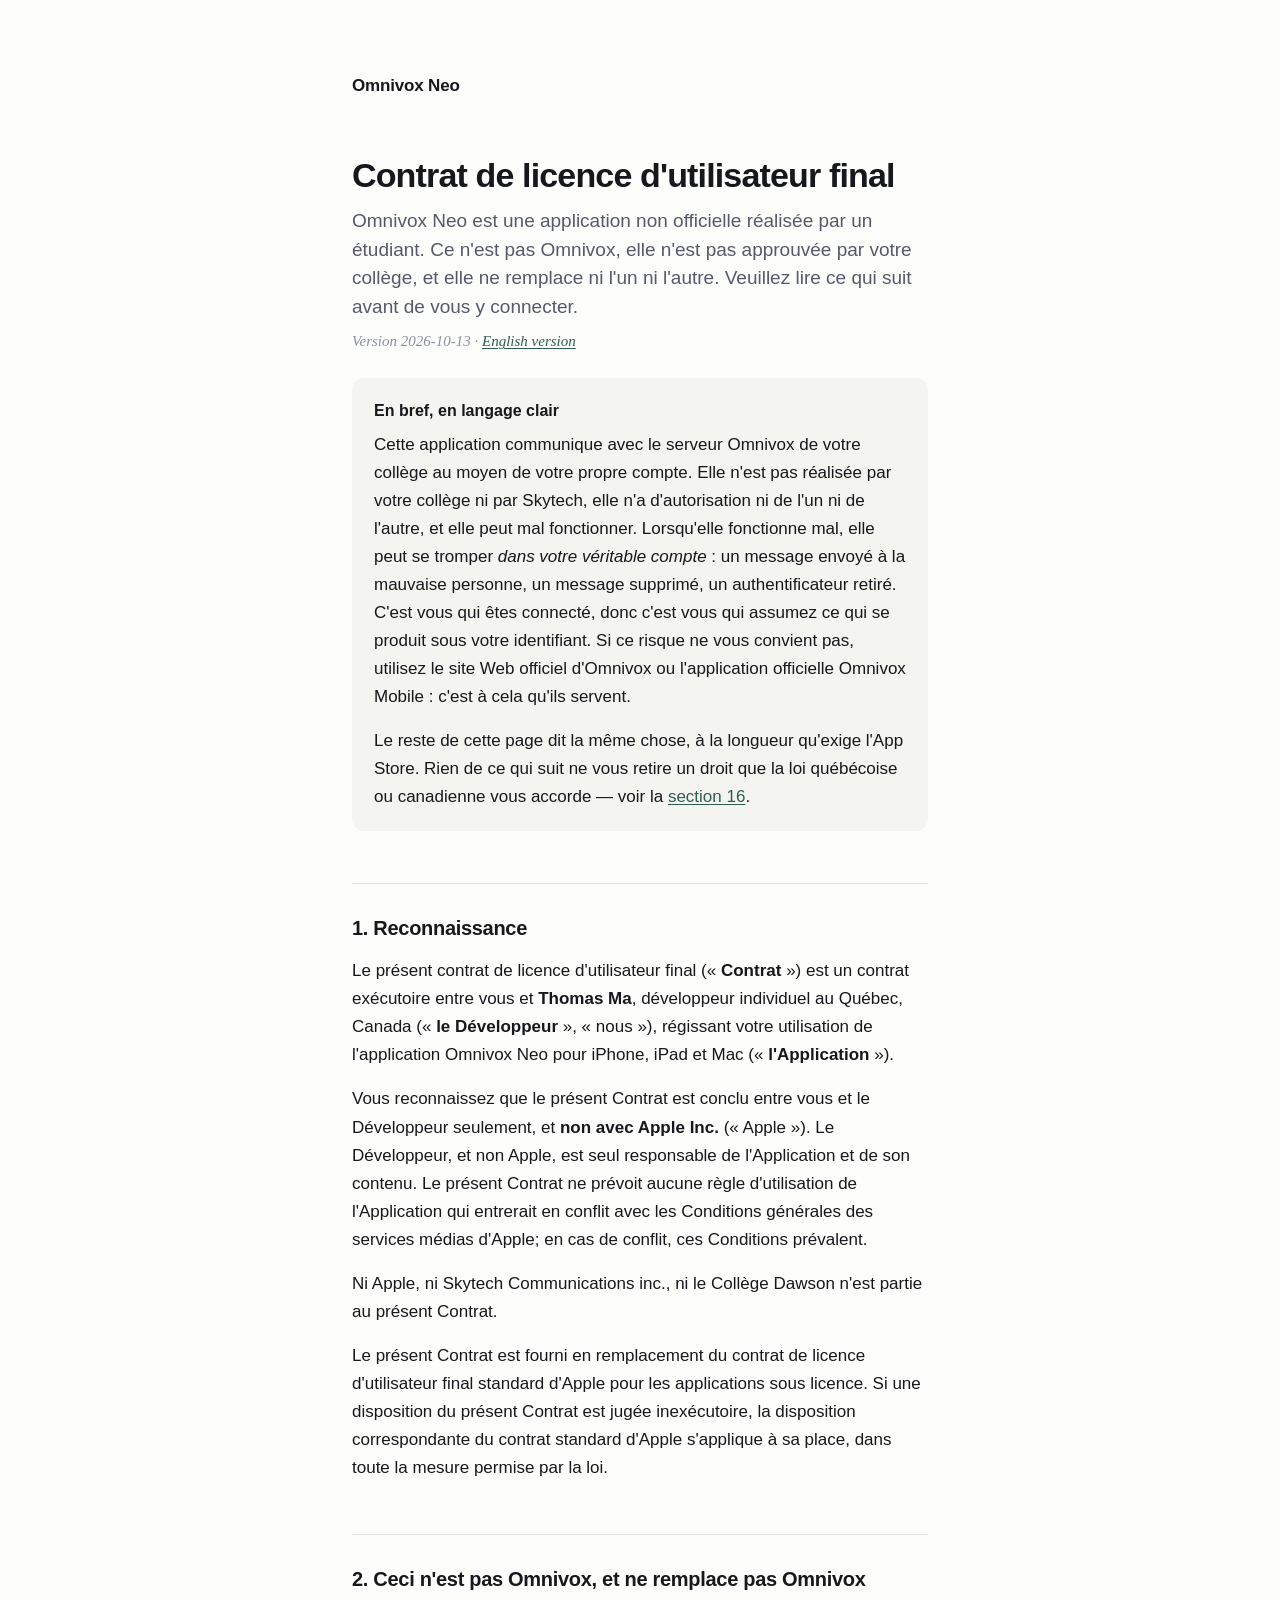
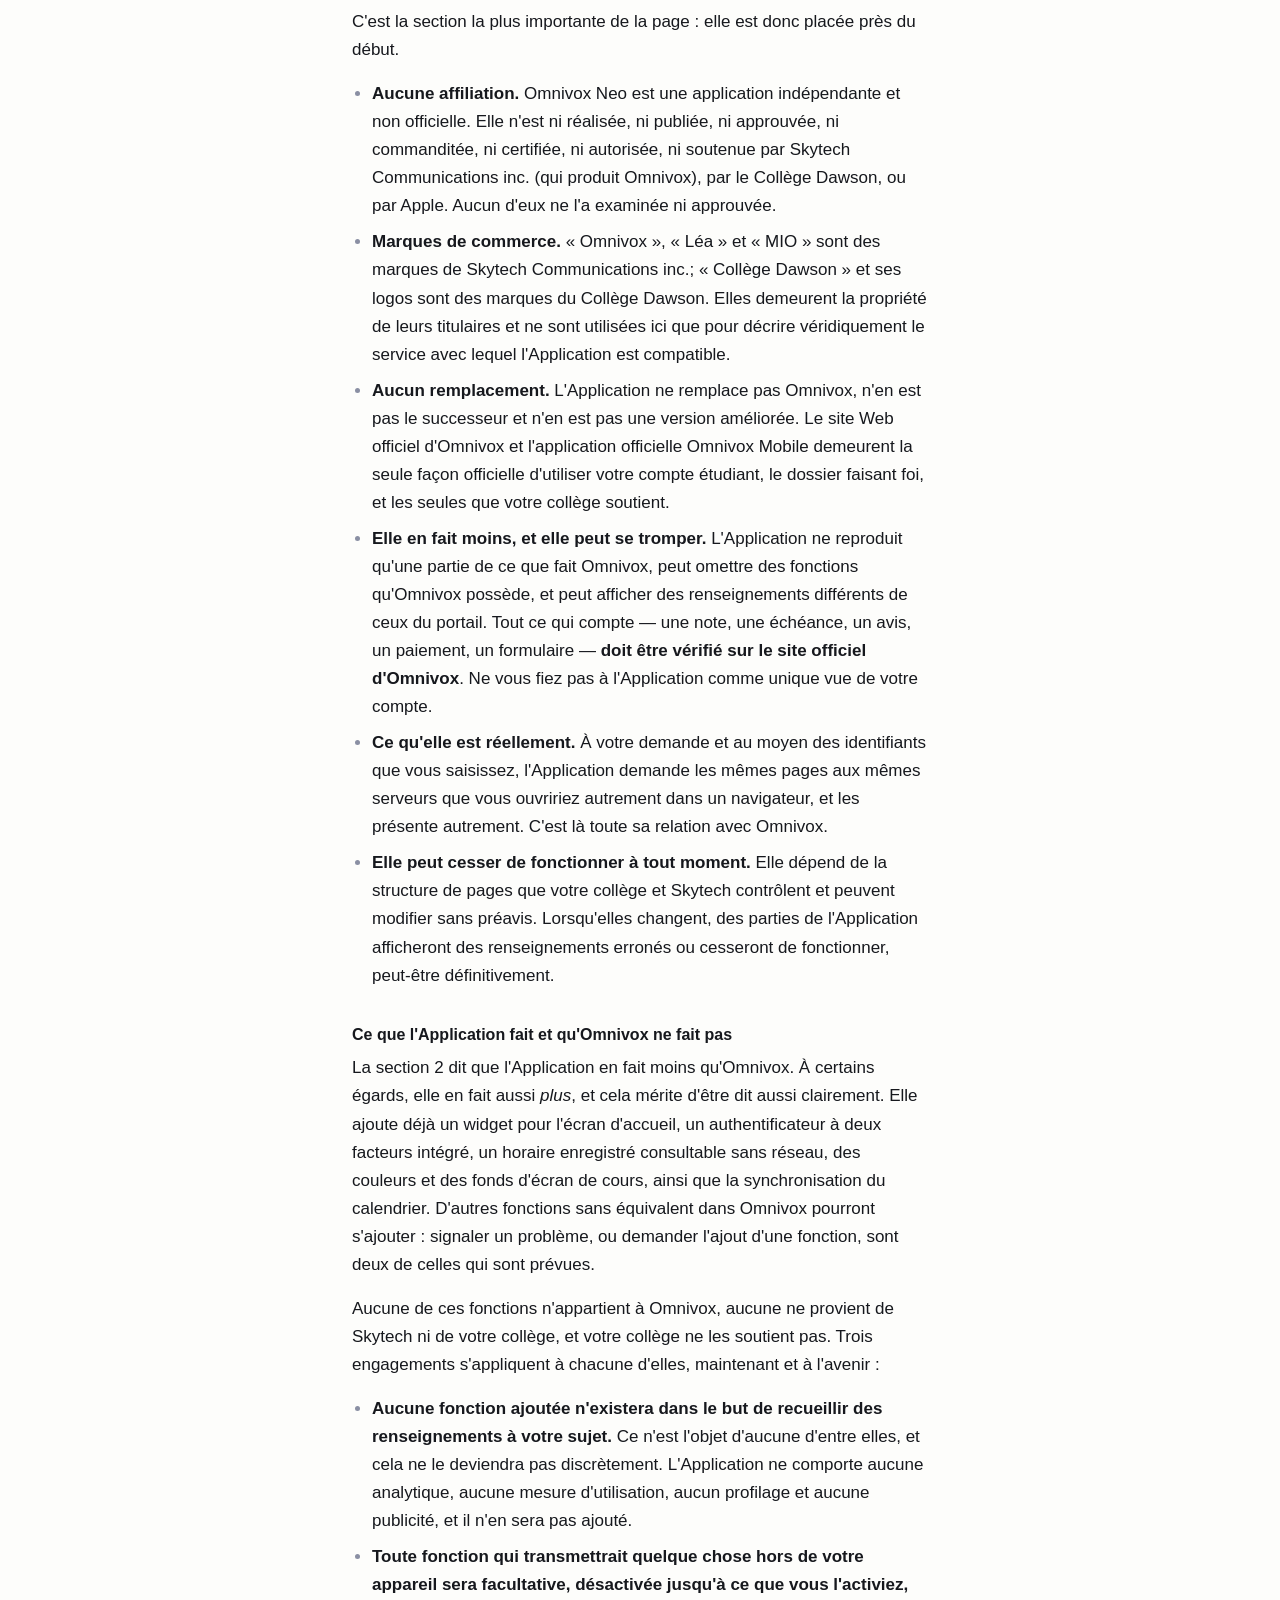
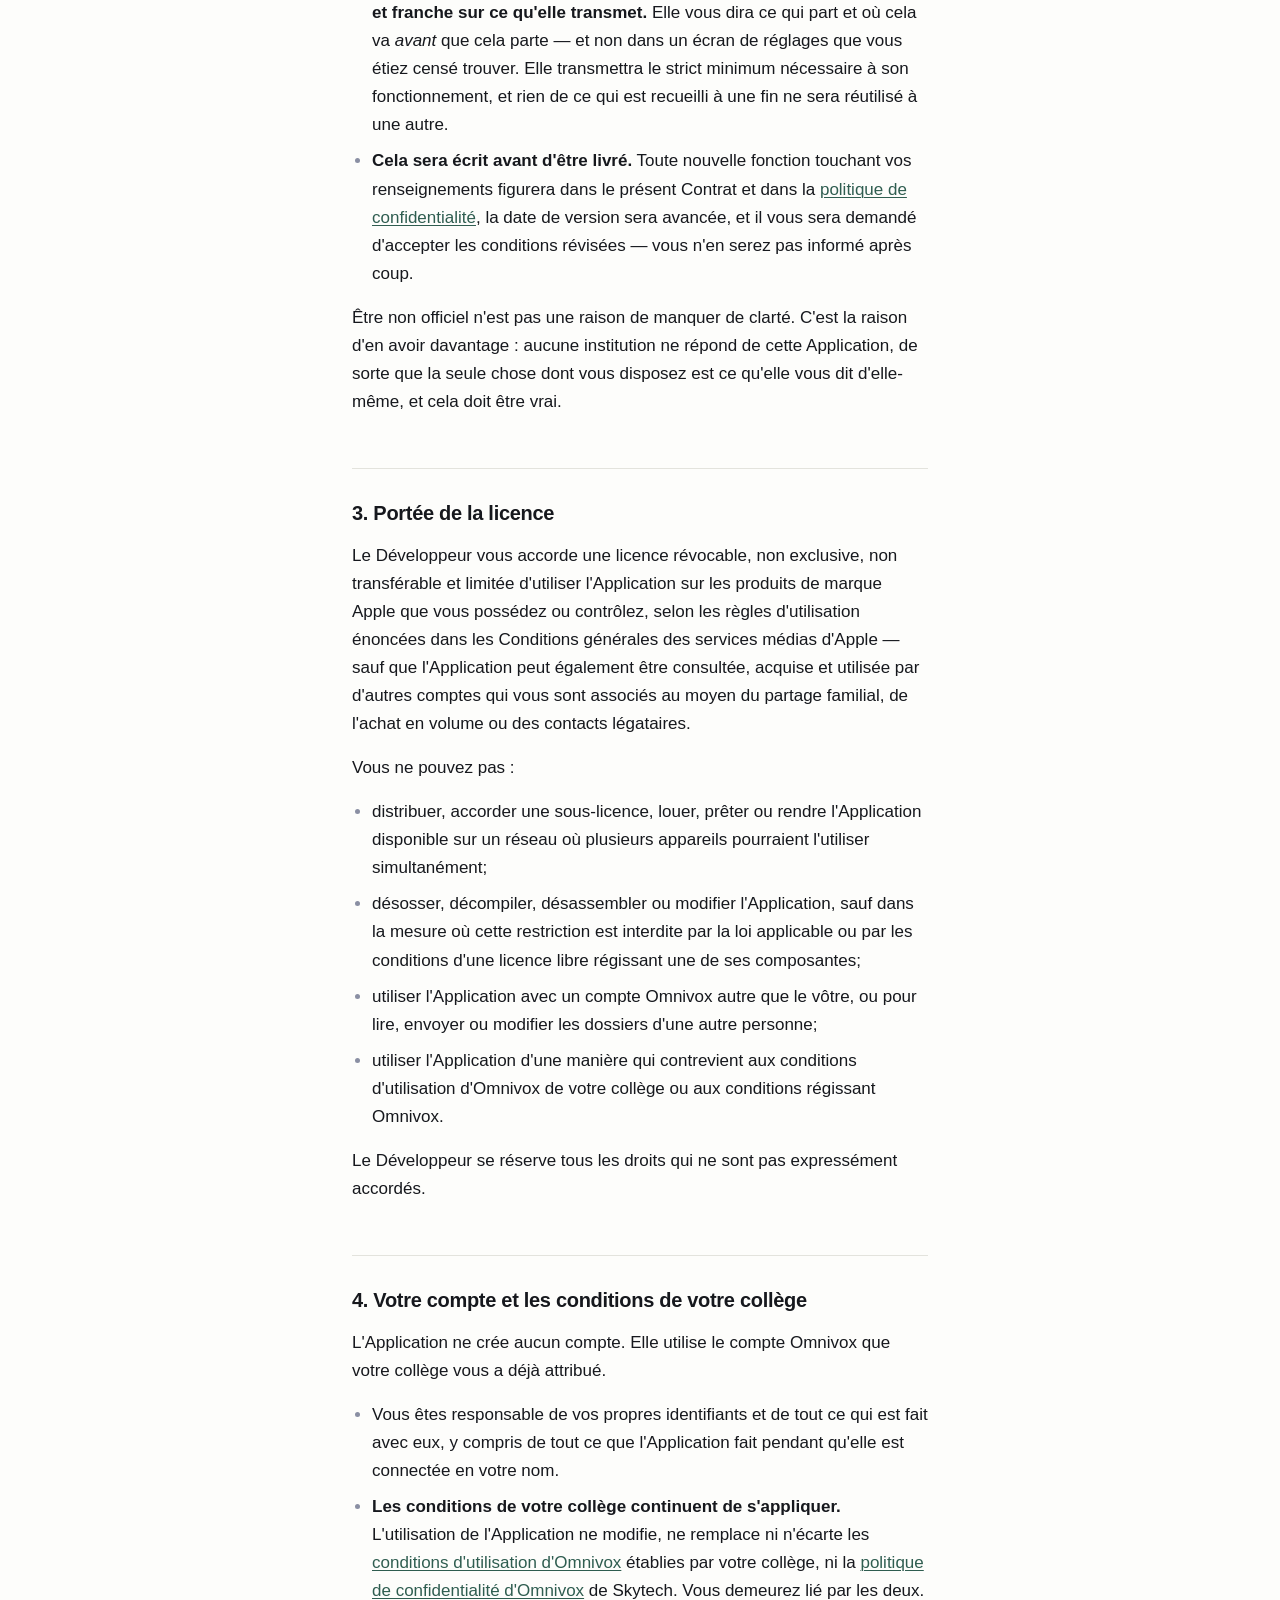
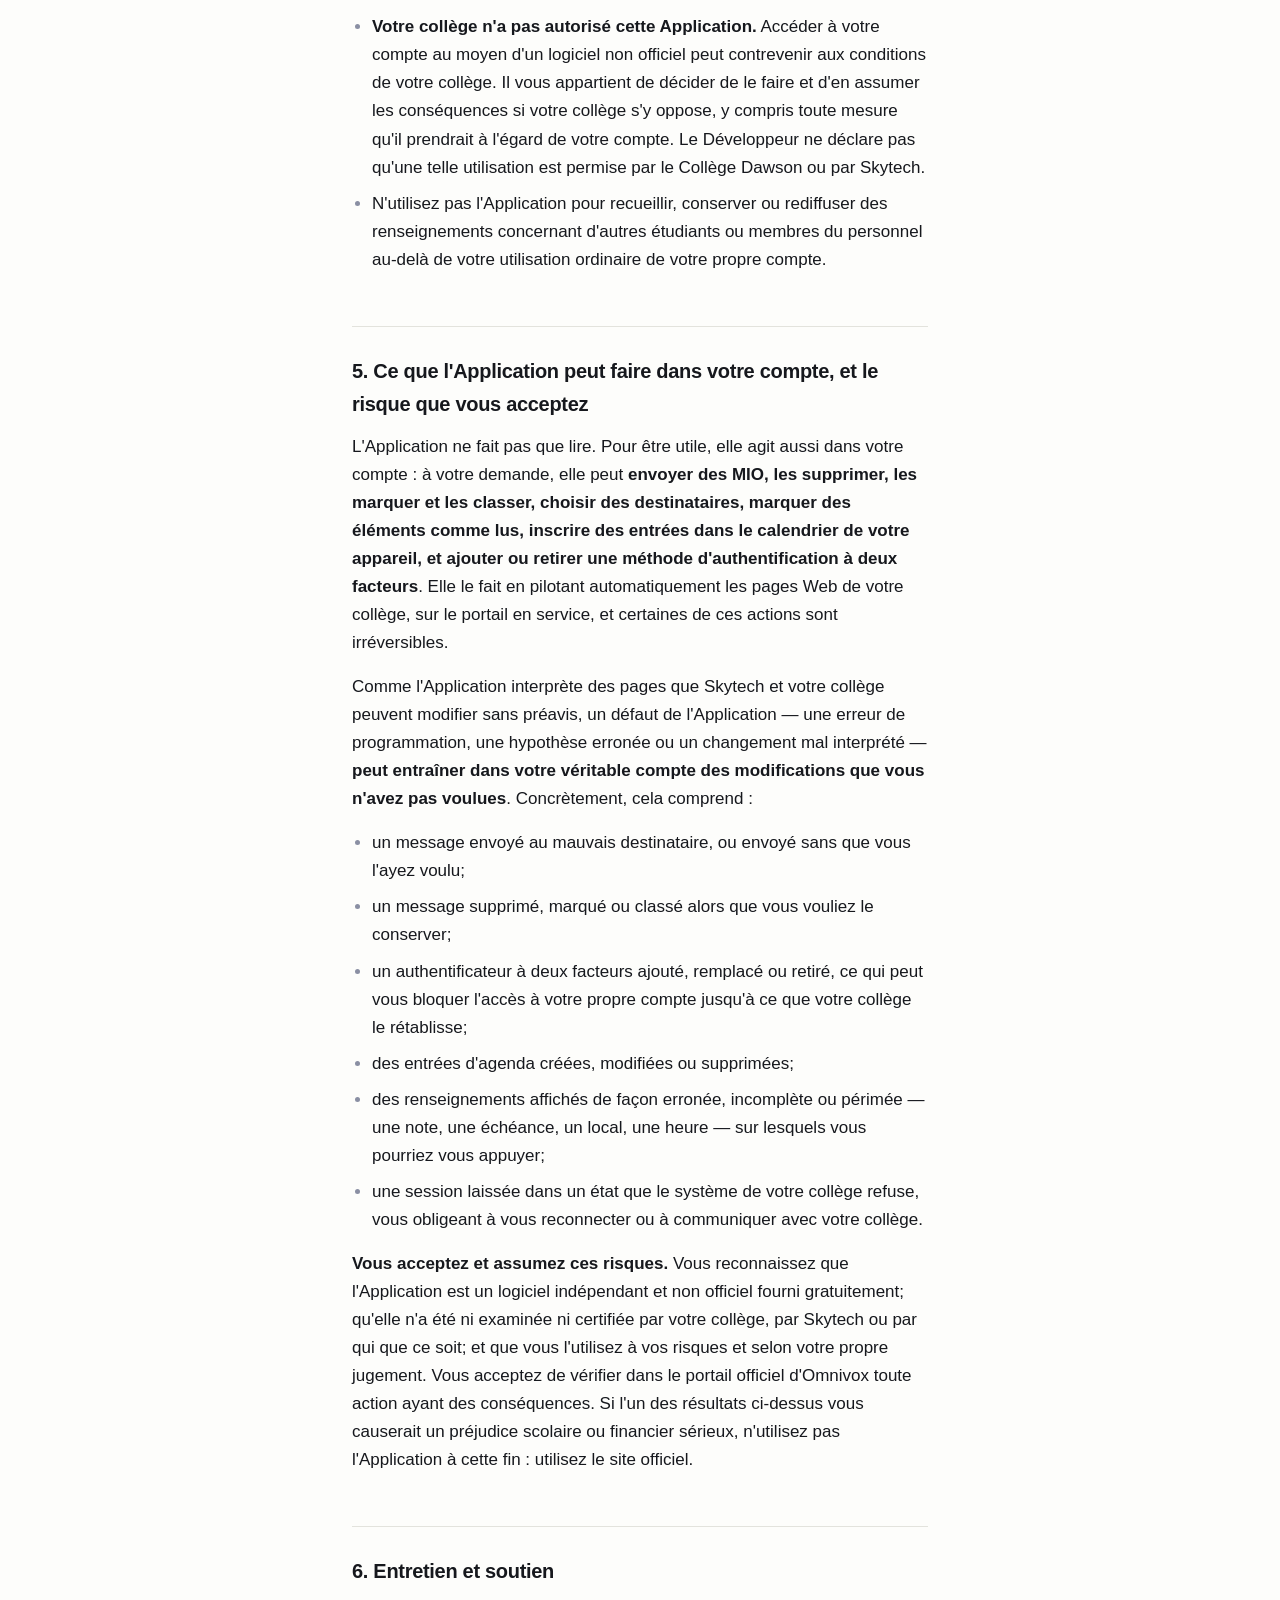
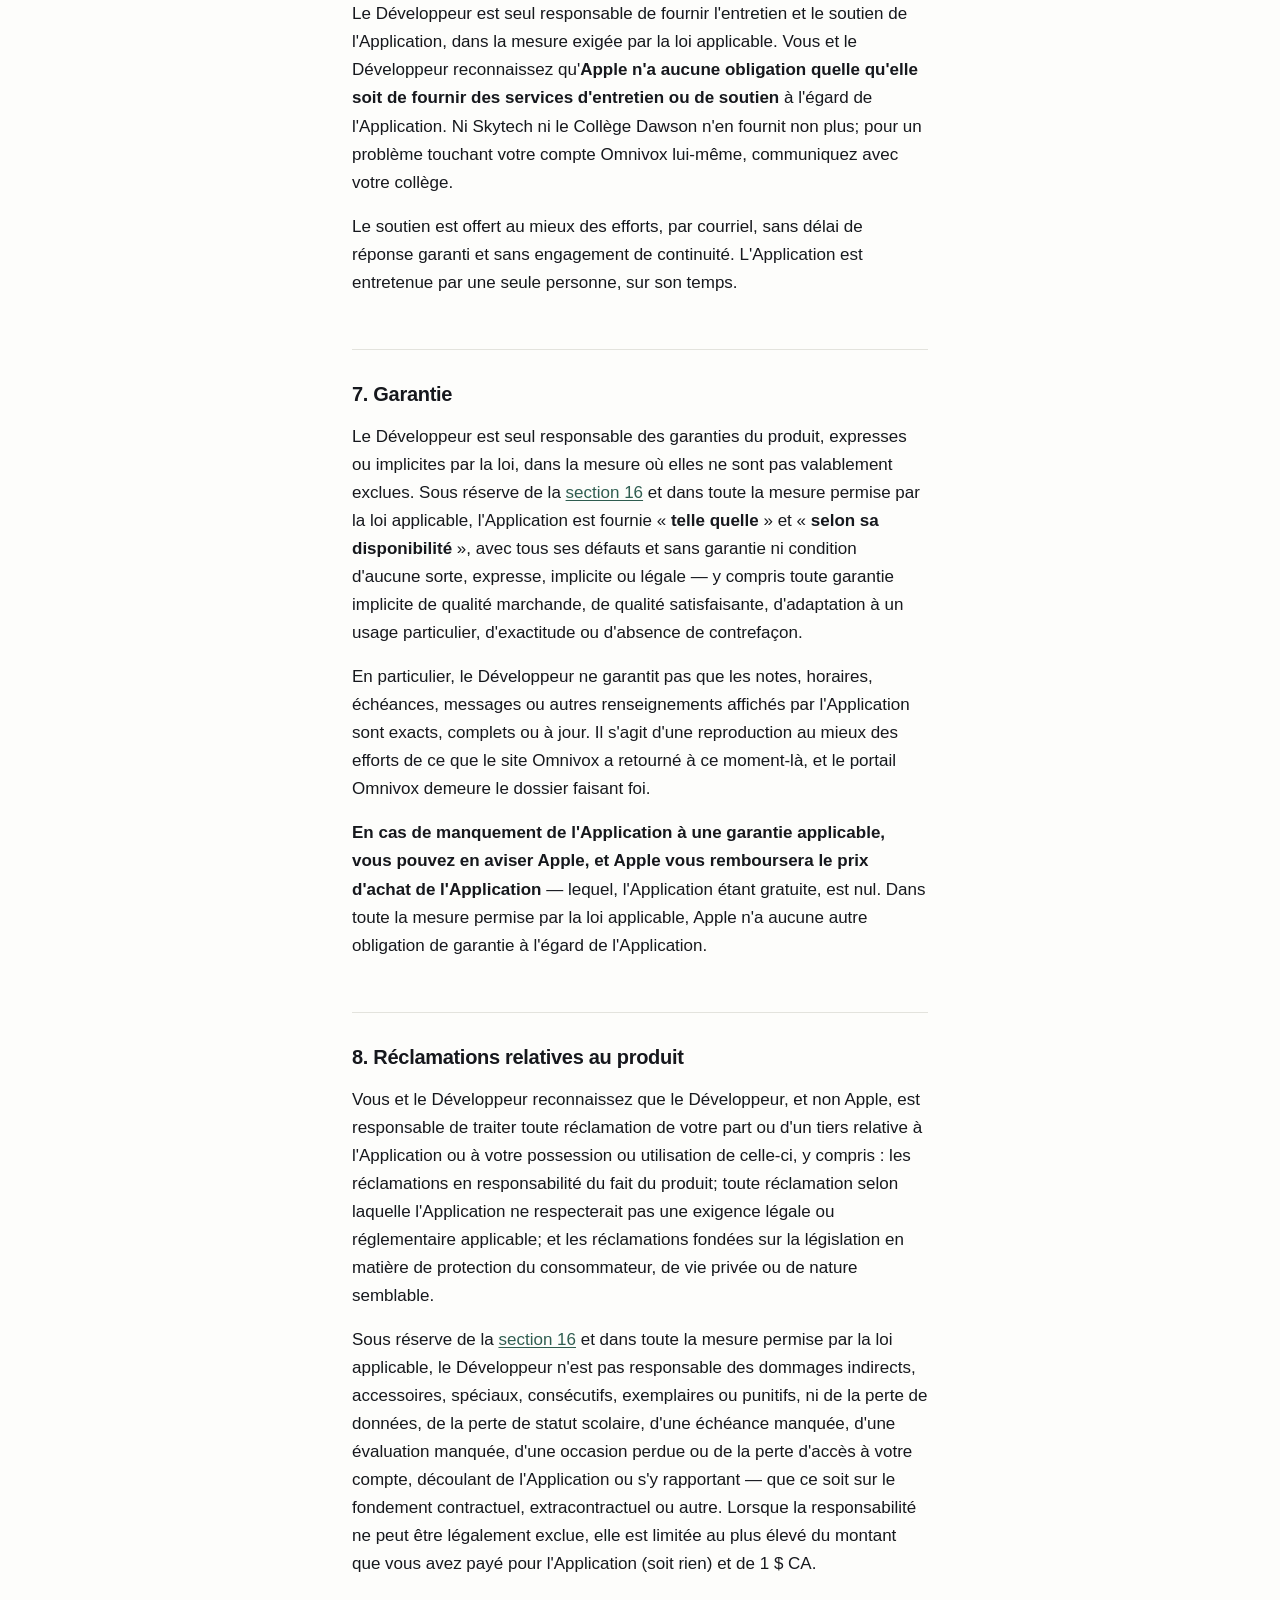
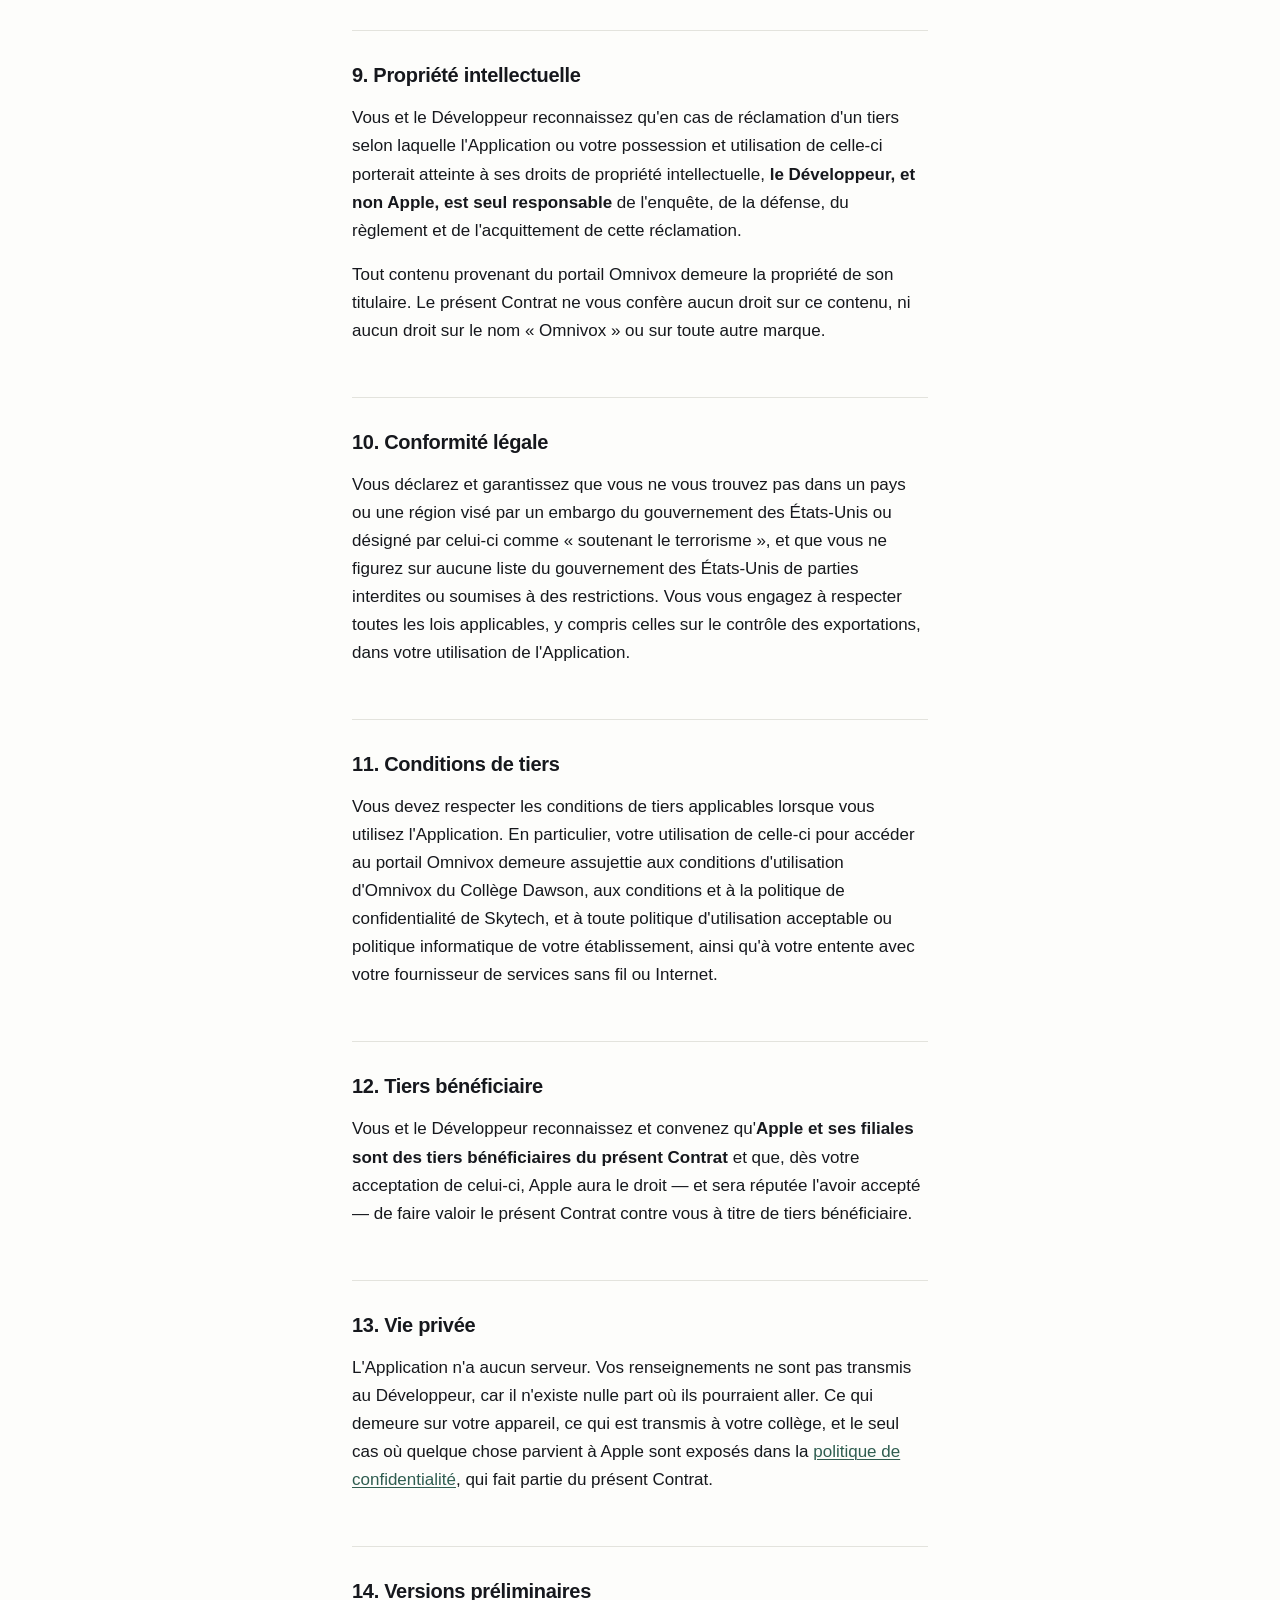
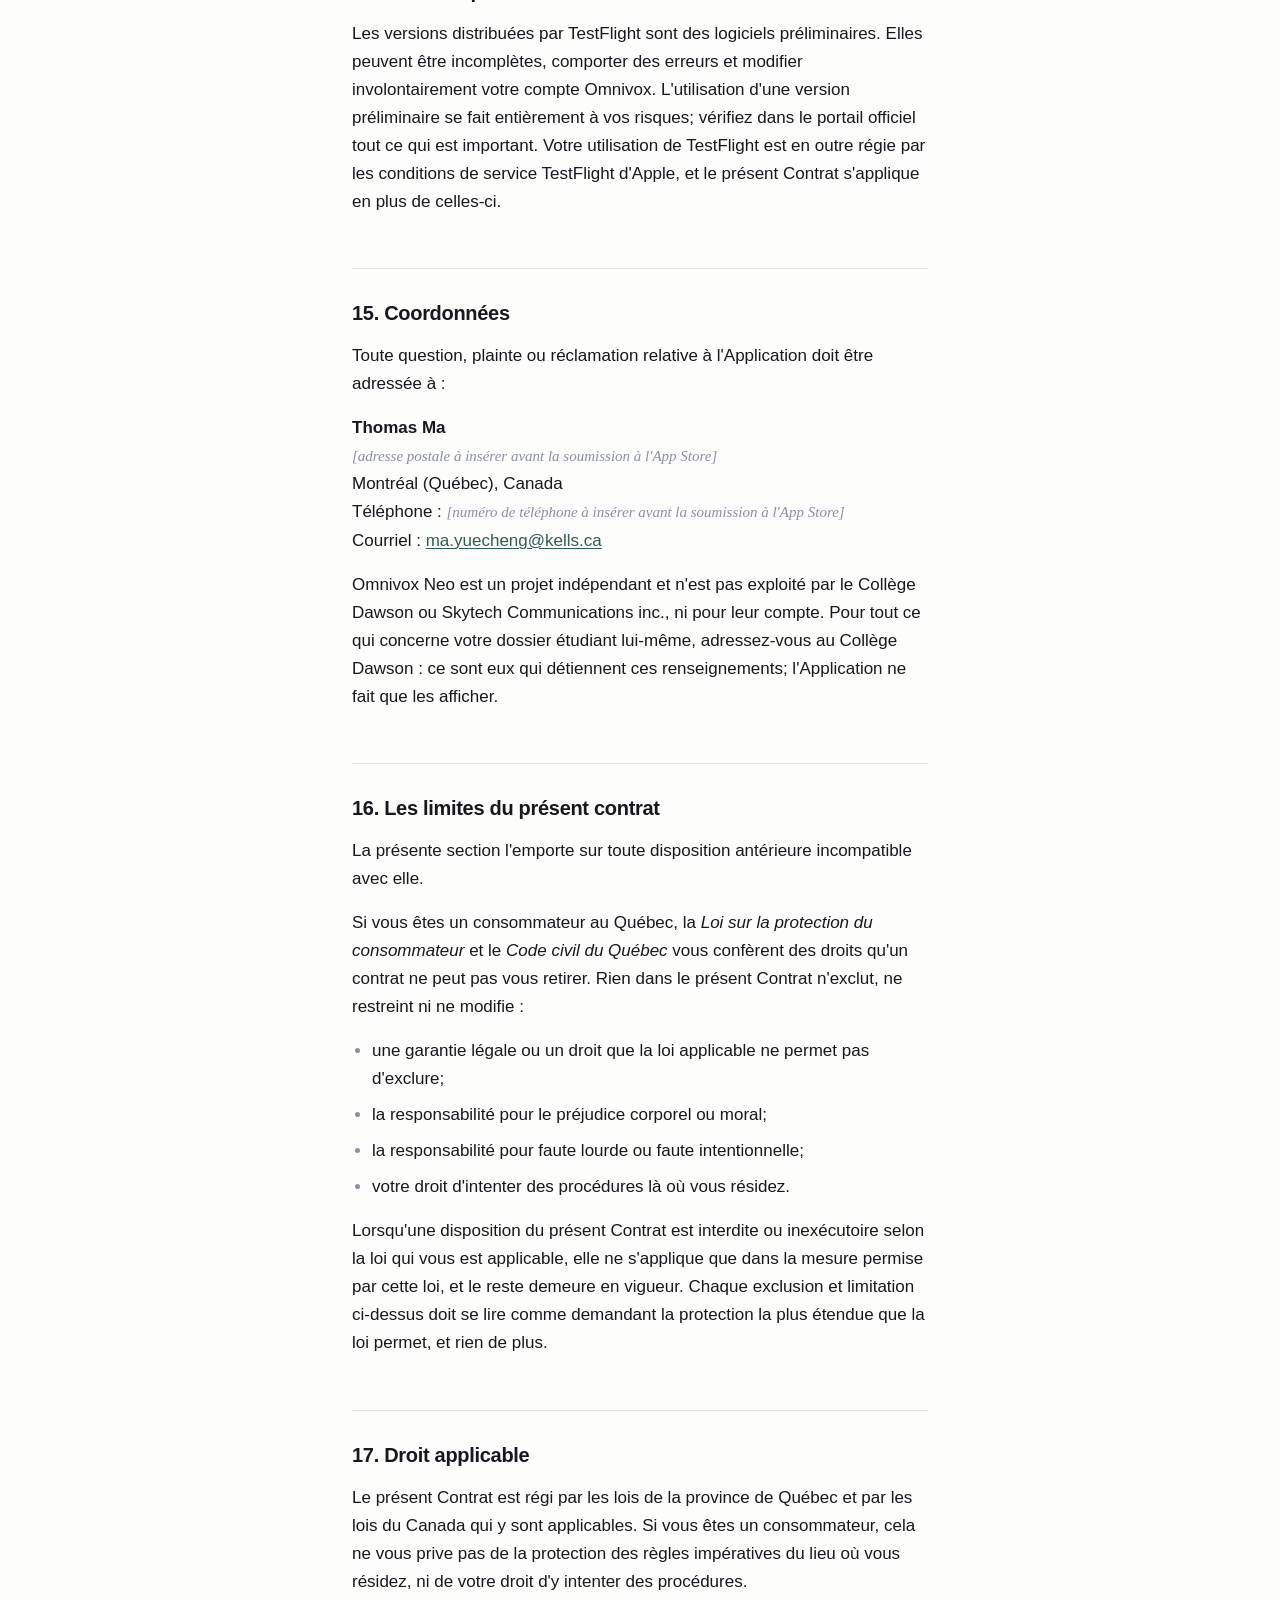
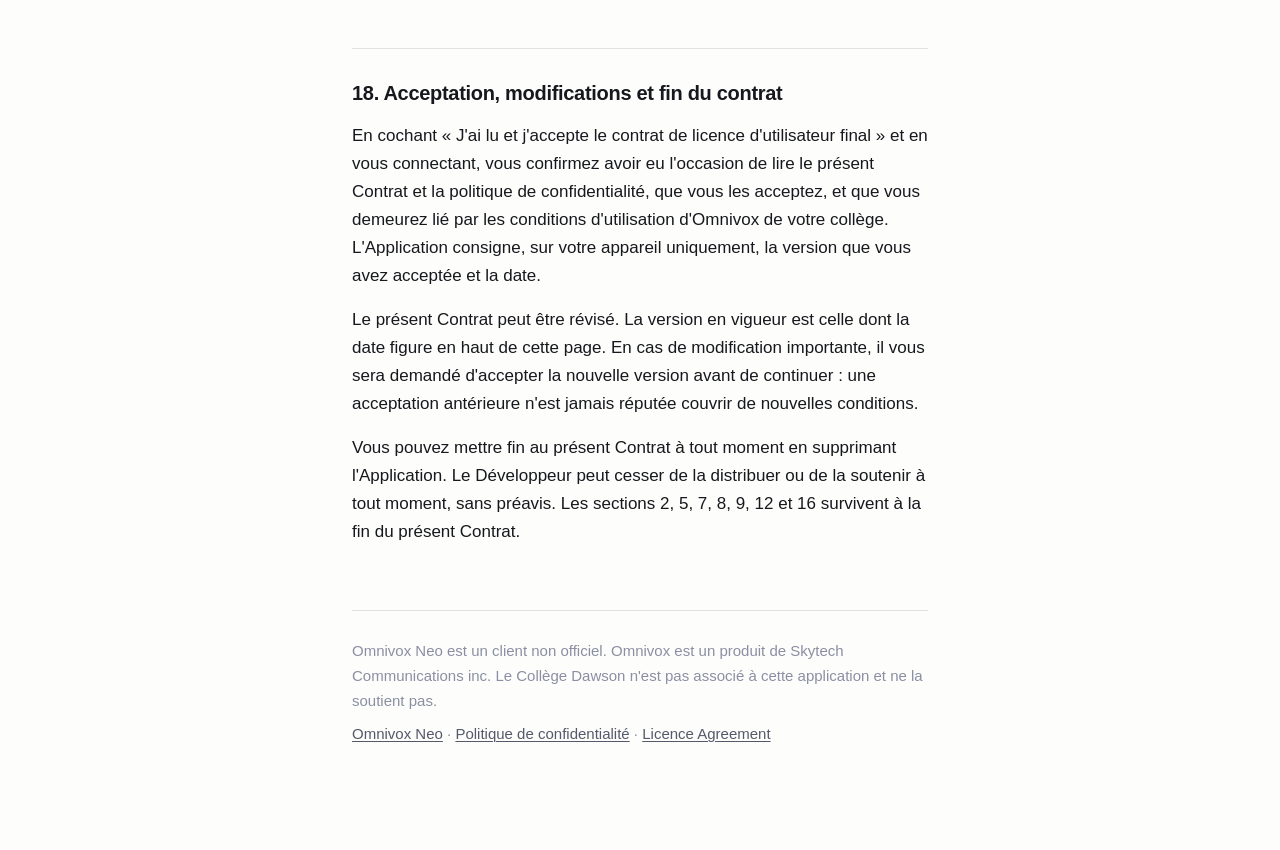
==== docs/conditions.html @ 7f1be2db "Say what this app adds, and bind what those additions may become The licence already said the app do" ====
<!DOCTYPE html>
<html lang="fr-CA">
<head>
<meta charset="utf-8">
<meta name="viewport" content="width=device-width, initial-scale=1">
<title>Contrat de licence d'utilisateur final — Omnivox Neo</title>
<meta name="description" content="Les conditions d'utilisation d'Omnivox Neo, une application indépendante et non officielle pour le portail étudiant Omnivox. Elle n'est ni affiliée au Collège Dawson ni à Skytech, et ne remplace pas Omnivox.">
<meta name="robots" content="index, follow">
<link rel="stylesheet" href="style.css">
</head>
<body>

<header>
  <p class="wordmark"><a href="index.html">Omnivox&nbsp;Neo</a></p>
  <h1>Contrat de licence d'utilisateur final</h1>
  <p class="standfirst">Omnivox Neo est une application non officielle réalisée par un étudiant. Ce n'est pas Omnivox, elle n'est pas approuvée par votre collège, et elle ne remplace ni l'un ni l'autre. Veuillez lire ce qui suit avant de vous y connecter.</p>
  <p class="stamp">Version 2026-10-13 · <a href="terms.html">English version</a></p>
</header>

<main>

<div class="aside">
  <h3>En bref, en langage clair</h3>
  <p>Cette application communique avec le serveur Omnivox de votre collège au moyen de votre propre compte. Elle n'est pas réalisée par votre collège ni par Skytech, elle n'a d'autorisation ni de l'un ni de l'autre, et elle peut mal fonctionner. Lorsqu'elle fonctionne mal, elle peut se tromper <em>dans votre véritable compte</em> : un message envoyé à la mauvaise personne, un message supprimé, un authentificateur retiré. C'est vous qui êtes connecté, donc c'est vous qui assumez ce qui se produit sous votre identifiant. Si ce risque ne vous convient pas, utilisez le site Web officiel d'Omnivox ou l'application officielle Omnivox Mobile : c'est à cela qu'ils servent.</p>
  <p>Le reste de cette page dit la même chose, à la longueur qu'exige l'App Store. Rien de ce qui suit ne vous retire un droit que la loi québécoise ou canadienne vous accorde — voir la <a href="#limites">section 16</a>.</p>
</div>

<h2 id="reconnaissance">1. Reconnaissance</h2>

<p>Le présent contrat de licence d'utilisateur final (« <strong>Contrat</strong> ») est un contrat exécutoire entre vous et <strong>Thomas Ma</strong>, développeur individuel au Québec, Canada (« <strong>le Développeur</strong> », « nous »), régissant votre utilisation de l'application Omnivox Neo pour iPhone, iPad et Mac (« <strong>l'Application</strong> »).</p>

<p>Vous reconnaissez que le présent Contrat est conclu entre vous et le Développeur seulement, et <strong>non avec Apple Inc.</strong> (« Apple »). Le Développeur, et non Apple, est seul responsable de l'Application et de son contenu. Le présent Contrat ne prévoit aucune règle d'utilisation de l'Application qui entrerait en conflit avec les Conditions générales des services médias d'Apple; en cas de conflit, ces Conditions prévalent.</p>

<p>Ni Apple, ni Skytech Communications inc., ni le Collège Dawson n'est partie au présent Contrat.</p>

<p>Le présent Contrat est fourni en remplacement du contrat de licence d'utilisateur final standard d'Apple pour les applications sous licence. Si une disposition du présent Contrat est jugée inexécutoire, la disposition correspondante du contrat standard d'Apple s'applique à sa place, dans toute la mesure permise par la loi.</p>

<h2 id="pas-omnivox">2. Ceci n'est pas Omnivox, et ne remplace pas Omnivox</h2>

<p>C'est la section la plus importante de la page : elle est donc placée près du début.</p>

<ul>
  <li><strong>Aucune affiliation.</strong> Omnivox Neo est une application indépendante et non officielle. Elle n'est ni réalisée, ni publiée, ni approuvée, ni commanditée, ni certifiée, ni autorisée, ni soutenue par Skytech Communications inc. (qui produit Omnivox), par le Collège Dawson, ou par Apple. Aucun d'eux ne l'a examinée ni approuvée.</li>
  <li><strong>Marques de commerce.</strong> « Omnivox », « Léa » et « MIO » sont des marques de Skytech Communications inc.; « Collège Dawson » et ses logos sont des marques du Collège Dawson. Elles demeurent la propriété de leurs titulaires et ne sont utilisées ici que pour décrire véridiquement le service avec lequel l'Application est compatible.</li>
  <li><strong>Aucun remplacement.</strong> L'Application ne remplace pas Omnivox, n'en est pas le successeur et n'en est pas une version améliorée. Le site Web officiel d'Omnivox et l'application officielle Omnivox Mobile demeurent la seule façon officielle d'utiliser votre compte étudiant, le dossier faisant foi, et les seules que votre collège soutient.</li>
  <li><strong>Elle en fait moins, et elle peut se tromper.</strong> L'Application ne reproduit qu'une partie de ce que fait Omnivox, peut omettre des fonctions qu'Omnivox possède, et peut afficher des renseignements différents de ceux du portail. Tout ce qui compte — une note, une échéance, un avis, un paiement, un formulaire — <strong>doit être vérifié sur le site officiel d'Omnivox</strong>. Ne vous fiez pas à l'Application comme unique vue de votre compte.</li>
  <li><strong>Ce qu'elle est réellement.</strong> À votre demande et au moyen des identifiants que vous saisissez, l'Application demande les mêmes pages aux mêmes serveurs que vous ouvririez autrement dans un navigateur, et les présente autrement. C'est là toute sa relation avec Omnivox.</li>
  <li><strong>Elle peut cesser de fonctionner à tout moment.</strong> Elle dépend de la structure de pages que votre collège et Skytech contrôlent et peuvent modifier sans préavis. Lorsqu'elles changent, des parties de l'Application afficheront des renseignements erronés ou cesseront de fonctionner, peut-être définitivement.</li>
</ul>

<h3>Ce que l'Application fait et qu'Omnivox ne fait pas</h3>

<p>La section 2 dit que l'Application en fait moins qu'Omnivox. À certains égards, elle en fait aussi <em>plus</em>, et cela mérite d'être dit aussi clairement. Elle ajoute déjà un widget pour l'écran d'accueil, un authentificateur à deux facteurs intégré, un horaire enregistré consultable sans réseau, des couleurs et des fonds d'écran de cours, ainsi que la synchronisation du calendrier. D'autres fonctions sans équivalent dans Omnivox pourront s'ajouter : signaler un problème, ou demander l'ajout d'une fonction, sont deux de celles qui sont prévues.</p>

<p>Aucune de ces fonctions n'appartient à Omnivox, aucune ne provient de Skytech ni de votre collège, et votre collège ne les soutient pas. Trois engagements s'appliquent à chacune d'elles, maintenant et à l'avenir :</p>

<ul>
  <li><strong>Aucune fonction ajoutée n'existera dans le but de recueillir des renseignements à votre sujet.</strong> Ce n'est l'objet d'aucune d'entre elles, et cela ne le deviendra pas discrètement. L'Application ne comporte aucune analytique, aucune mesure d'utilisation, aucun profilage et aucune publicité, et il n'en sera pas ajouté.</li>
  <li><strong>Toute fonction qui transmettrait quelque chose hors de votre appareil sera facultative, désactivée jusqu'à ce que vous l'activiez, et franche sur ce qu'elle transmet.</strong> Elle vous dira ce qui part et où cela va <em>avant</em> que cela parte — et non dans un écran de réglages que vous étiez censé trouver. Elle transmettra le strict minimum nécessaire à son fonctionnement, et rien de ce qui est recueilli à une fin ne sera réutilisé à une autre.</li>
  <li><strong>Cela sera écrit avant d'être livré.</strong> Toute nouvelle fonction touchant vos renseignements figurera dans le présent Contrat et dans la <a href="confidentialite.html">politique de confidentialité</a>, la date de version sera avancée, et il vous sera demandé d'accepter les conditions révisées — vous n'en serez pas informé après coup.</li>
</ul>

<p>Être non officiel n'est pas une raison de manquer de clarté. C'est la raison d'en avoir davantage : aucune institution ne répond de cette Application, de sorte que la seule chose dont vous disposez est ce qu'elle vous dit d'elle-même, et cela doit être vrai.</p>

<h2 id="licence">3. Portée de la licence</h2>

<p>Le Développeur vous accorde une licence révocable, non exclusive, non transférable et limitée d'utiliser l'Application sur les produits de marque Apple que vous possédez ou contrôlez, selon les règles d'utilisation énoncées dans les Conditions générales des services médias d'Apple — sauf que l'Application peut également être consultée, acquise et utilisée par d'autres comptes qui vous sont associés au moyen du partage familial, de l'achat en volume ou des contacts légataires.</p>

<p>Vous ne pouvez pas :</p>
<ul>
  <li>distribuer, accorder une sous-licence, louer, prêter ou rendre l'Application disponible sur un réseau où plusieurs appareils pourraient l'utiliser simultanément;</li>
  <li>désosser, décompiler, désassembler ou modifier l'Application, sauf dans la mesure où cette restriction est interdite par la loi applicable ou par les conditions d'une licence libre régissant une de ses composantes;</li>
  <li>utiliser l'Application avec un compte Omnivox autre que le vôtre, ou pour lire, envoyer ou modifier les dossiers d'une autre personne;</li>
  <li>utiliser l'Application d'une manière qui contrevient aux conditions d'utilisation d'Omnivox de votre collège ou aux conditions régissant Omnivox.</li>
</ul>

<p>Le Développeur se réserve tous les droits qui ne sont pas expressément accordés.</p>

<h2 id="compte">4. Votre compte et les conditions de votre collège</h2>

<p>L'Application ne crée aucun compte. Elle utilise le compte Omnivox que votre collège vous a déjà attribué.</p>

<ul>
  <li>Vous êtes responsable de vos propres identifiants et de tout ce qui est fait avec eux, y compris de tout ce que l'Application fait pendant qu'elle est connectée en votre nom.</li>
  <li><strong>Les conditions de votre collège continuent de s'appliquer.</strong> L'utilisation de l'Application ne modifie, ne remplace ni n'écarte les <a href="https://dawsoncollege.omnivox.ca/intr/Module/Information/Conditions.aspx" rel="noopener">conditions d'utilisation d'Omnivox</a> établies par votre collège, ni la <a href="https://skytech.com/confid-omnivox" rel="noopener">politique de confidentialité d'Omnivox</a> de Skytech. Vous demeurez lié par les deux.</li>
  <li><strong>Votre collège n'a pas autorisé cette Application.</strong> Accéder à votre compte au moyen d'un logiciel non officiel peut contrevenir aux conditions de votre collège. Il vous appartient de décider de le faire et d'en assumer les conséquences si votre collège s'y oppose, y compris toute mesure qu'il prendrait à l'égard de votre compte. Le Développeur ne déclare pas qu'une telle utilisation est permise par le Collège Dawson ou par Skytech.</li>
  <li>N'utilisez pas l'Application pour recueillir, conserver ou rediffuser des renseignements concernant d'autres étudiants ou membres du personnel au-delà de votre utilisation ordinaire de votre propre compte.</li>
</ul>

<h2 id="risque">5. Ce que l'Application peut faire dans votre compte, et le risque que vous acceptez</h2>

<p>L'Application ne fait pas que lire. Pour être utile, elle agit aussi dans votre compte : à votre demande, elle peut <strong>envoyer des MIO, les supprimer, les marquer et les classer, choisir des destinataires, marquer des éléments comme lus, inscrire des entrées dans le calendrier de votre appareil, et ajouter ou retirer une méthode d'authentification à deux facteurs</strong>. Elle le fait en pilotant automatiquement les pages Web de votre collège, sur le portail en service, et certaines de ces actions sont irréversibles.</p>

<p>Comme l'Application interprète des pages que Skytech et votre collège peuvent modifier sans préavis, un défaut de l'Application — une erreur de programmation, une hypothèse erronée ou un changement mal interprété — <strong>peut entraîner dans votre véritable compte des modifications que vous n'avez pas voulues</strong>. Concrètement, cela comprend :</p>

<ul>
  <li>un message envoyé au mauvais destinataire, ou envoyé sans que vous l'ayez voulu;</li>
  <li>un message supprimé, marqué ou classé alors que vous vouliez le conserver;</li>
  <li>un authentificateur à deux facteurs ajouté, remplacé ou retiré, ce qui peut vous bloquer l'accès à votre propre compte jusqu'à ce que votre collège le rétablisse;</li>
  <li>des entrées d'agenda créées, modifiées ou supprimées;</li>
  <li>des renseignements affichés de façon erronée, incomplète ou périmée — une note, une échéance, un local, une heure — sur lesquels vous pourriez vous appuyer;</li>
  <li>une session laissée dans un état que le système de votre collège refuse, vous obligeant à vous reconnecter ou à communiquer avec votre collège.</li>
</ul>

<p><strong>Vous acceptez et assumez ces risques.</strong> Vous reconnaissez que l'Application est un logiciel indépendant et non officiel fourni gratuitement; qu'elle n'a été ni examinée ni certifiée par votre collège, par Skytech ou par qui que ce soit; et que vous l'utilisez à vos risques et selon votre propre jugement. Vous acceptez de vérifier dans le portail officiel d'Omnivox toute action ayant des conséquences. Si l'un des résultats ci-dessus vous causerait un préjudice scolaire ou financier sérieux, n'utilisez pas l'Application à cette fin : utilisez le site officiel.</p>

<h2 id="soutien">6. Entretien et soutien</h2>

<p>Le Développeur est seul responsable de fournir l'entretien et le soutien de l'Application, dans la mesure exigée par la loi applicable. Vous et le Développeur reconnaissez qu'<strong>Apple n'a aucune obligation quelle qu'elle soit de fournir des services d'entretien ou de soutien</strong> à l'égard de l'Application. Ni Skytech ni le Collège Dawson n'en fournit non plus; pour un problème touchant votre compte Omnivox lui-même, communiquez avec votre collège.</p>

<p>Le soutien est offert au mieux des efforts, par courriel, sans délai de réponse garanti et sans engagement de continuité. L'Application est entretenue par une seule personne, sur son temps.</p>

<h2 id="garantie">7. Garantie</h2>

<p>Le Développeur est seul responsable des garanties du produit, expresses ou implicites par la loi, dans la mesure où elles ne sont pas valablement exclues. Sous réserve de la <a href="#limites">section 16</a> et dans toute la mesure permise par la loi applicable, l'Application est fournie « <strong>telle quelle</strong> » et « <strong>selon sa disponibilité</strong> », avec tous ses défauts et sans garantie ni condition d'aucune sorte, expresse, implicite ou légale — y compris toute garantie implicite de qualité marchande, de qualité satisfaisante, d'adaptation à un usage particulier, d'exactitude ou d'absence de contrefaçon.</p>

<p>En particulier, le Développeur ne garantit pas que les notes, horaires, échéances, messages ou autres renseignements affichés par l'Application sont exacts, complets ou à jour. Il s'agit d'une reproduction au mieux des efforts de ce que le site Omnivox a retourné à ce moment-là, et le portail Omnivox demeure le dossier faisant foi.</p>

<p><strong>En cas de manquement de l'Application à une garantie applicable, vous pouvez en aviser Apple, et Apple vous remboursera le prix d'achat de l'Application</strong> — lequel, l'Application étant gratuite, est nul. Dans toute la mesure permise par la loi applicable, Apple n'a aucune autre obligation de garantie à l'égard de l'Application.</p>

<h2 id="reclamations">8. Réclamations relatives au produit</h2>

<p>Vous et le Développeur reconnaissez que le Développeur, et non Apple, est responsable de traiter toute réclamation de votre part ou d'un tiers relative à l'Application ou à votre possession ou utilisation de celle-ci, y compris : les réclamations en responsabilité du fait du produit; toute réclamation selon laquelle l'Application ne respecterait pas une exigence légale ou réglementaire applicable; et les réclamations fondées sur la législation en matière de protection du consommateur, de vie privée ou de nature semblable.</p>

<p>Sous réserve de la <a href="#limites">section 16</a> et dans toute la mesure permise par la loi applicable, le Développeur n'est pas responsable des dommages indirects, accessoires, spéciaux, consécutifs, exemplaires ou punitifs, ni de la perte de données, de la perte de statut scolaire, d'une échéance manquée, d'une évaluation manquée, d'une occasion perdue ou de la perte d'accès à votre compte, découlant de l'Application ou s'y rapportant — que ce soit sur le fondement contractuel, extracontractuel ou autre. Lorsque la responsabilité ne peut être légalement exclue, elle est limitée au plus élevé du montant que vous avez payé pour l'Application (soit rien) et de 1 $ CA.</p>

<h2 id="pi">9. Propriété intellectuelle</h2>

<p>Vous et le Développeur reconnaissez qu'en cas de réclamation d'un tiers selon laquelle l'Application ou votre possession et utilisation de celle-ci porterait atteinte à ses droits de propriété intellectuelle, <strong>le Développeur, et non Apple, est seul responsable</strong> de l'enquête, de la défense, du règlement et de l'acquittement de cette réclamation.</p>

<p>Tout contenu provenant du portail Omnivox demeure la propriété de son titulaire. Le présent Contrat ne vous confère aucun droit sur ce contenu, ni aucun droit sur le nom « Omnivox » ou sur toute autre marque.</p>

<h2 id="conformite">10. Conformité légale</h2>

<p>Vous déclarez et garantissez que vous ne vous trouvez pas dans un pays ou une région visé par un embargo du gouvernement des États-Unis ou désigné par celui-ci comme « soutenant le terrorisme », et que vous ne figurez sur aucune liste du gouvernement des États-Unis de parties interdites ou soumises à des restrictions. Vous vous engagez à respecter toutes les lois applicables, y compris celles sur le contrôle des exportations, dans votre utilisation de l'Application.</p>

<h2 id="tiers">11. Conditions de tiers</h2>

<p>Vous devez respecter les conditions de tiers applicables lorsque vous utilisez l'Application. En particulier, votre utilisation de celle-ci pour accéder au portail Omnivox demeure assujettie aux conditions d'utilisation d'Omnivox du Collège Dawson, aux conditions et à la politique de confidentialité de Skytech, et à toute politique d'utilisation acceptable ou politique informatique de votre établissement, ainsi qu'à votre entente avec votre fournisseur de services sans fil ou Internet.</p>

<h2 id="beneficiaire">12. Tiers bénéficiaire</h2>

<p>Vous et le Développeur reconnaissez et convenez qu'<strong>Apple et ses filiales sont des tiers bénéficiaires du présent Contrat</strong> et que, dès votre acceptation de celui-ci, Apple aura le droit — et sera réputée l'avoir accepté — de faire valoir le présent Contrat contre vous à titre de tiers bénéficiaire.</p>

<h2 id="confidentialite">13. Vie privée</h2>

<p>L'Application n'a aucun serveur. Vos renseignements ne sont pas transmis au Développeur, car il n'existe nulle part où ils pourraient aller. Ce qui demeure sur votre appareil, ce qui est transmis à votre collège, et le seul cas où quelque chose parvient à Apple sont exposés dans la <a href="confidentialite.html">politique de confidentialité</a>, qui fait partie du présent Contrat.</p>

<h2 id="preversion">14. Versions préliminaires</h2>

<p>Les versions distribuées par TestFlight sont des logiciels préliminaires. Elles peuvent être incomplètes, comporter des erreurs et modifier involontairement votre compte Omnivox. L'utilisation d'une version préliminaire se fait entièrement à vos risques; vérifiez dans le portail officiel tout ce qui est important. Votre utilisation de TestFlight est en outre régie par les conditions de service TestFlight d'Apple, et le présent Contrat s'applique en plus de celles-ci.</p>

<h2 id="coordonnees">15. Coordonnées</h2>

<p>Toute question, plainte ou réclamation relative à l'Application doit être adressée à :</p>

<p><strong>Thomas Ma</strong><br>
<span class="stamp">[adresse postale à insérer avant la soumission à l'App Store]</span><br>
Montréal (Québec), Canada<br>
Téléphone : <span class="stamp">[numéro de téléphone à insérer avant la soumission à l'App Store]</span><br>
Courriel : <a href="mailto:ma.yuecheng@kells.ca">ma.yuecheng@kells.ca</a></p>

<p>Omnivox Neo est un projet indépendant et n'est pas exploité par le Collège Dawson ou Skytech Communications inc., ni pour leur compte. Pour tout ce qui concerne votre dossier étudiant lui-même, adressez-vous au Collège Dawson : ce sont eux qui détiennent ces renseignements; l'Application ne fait que les afficher.</p>

<h2 id="limites">16. Les limites du présent contrat</h2>

<p>La présente section l'emporte sur toute disposition antérieure incompatible avec elle.</p>

<p>Si vous êtes un consommateur au Québec, la <em>Loi sur la protection du consommateur</em> et le <em>Code civil du Québec</em> vous confèrent des droits qu'un contrat ne peut pas vous retirer. Rien dans le présent Contrat n'exclut, ne restreint ni ne modifie :</p>

<ul>
  <li>une garantie légale ou un droit que la loi applicable ne permet pas d'exclure;</li>
  <li>la responsabilité pour le préjudice corporel ou moral;</li>
  <li>la responsabilité pour faute lourde ou faute intentionnelle;</li>
  <li>votre droit d'intenter des procédures là où vous résidez.</li>
</ul>

<p>Lorsqu'une disposition du présent Contrat est interdite ou inexécutoire selon la loi qui vous est applicable, elle ne s'applique que dans la mesure permise par cette loi, et le reste demeure en vigueur. Chaque exclusion et limitation ci-dessus doit se lire comme demandant la protection la plus étendue que la loi permet, et rien de plus.</p>

<h2 id="droit">17. Droit applicable</h2>

<p>Le présent Contrat est régi par les lois de la province de Québec et par les lois du Canada qui y sont applicables. Si vous êtes un consommateur, cela ne vous prive pas de la protection des règles impératives du lieu où vous résidez, ni de votre droit d'y intenter des procédures.</p>

<h2 id="acceptation">18. Acceptation, modifications et fin du contrat</h2>

<p>En cochant « J'ai lu et j'accepte le contrat de licence d'utilisateur final » et en vous connectant, vous confirmez avoir eu l'occasion de lire le présent Contrat et la politique de confidentialité, que vous les acceptez, et que vous demeurez lié par les conditions d'utilisation d'Omnivox de votre collège. L'Application consigne, sur votre appareil uniquement, la version que vous avez acceptée et la date.</p>

<p>Le présent Contrat peut être révisé. La version en vigueur est celle dont la date figure en haut de cette page. En cas de modification importante, il vous sera demandé d'accepter la nouvelle version avant de continuer : une acceptation antérieure n'est jamais réputée couvrir de nouvelles conditions.</p>

<p>Vous pouvez mettre fin au présent Contrat à tout moment en supprimant l'Application. Le Développeur peut cesser de la distribuer ou de la soutenir à tout moment, sans préavis. Les sections 2, 5, 7, 8, 9, 12 et 16 survivent à la fin du présent Contrat.</p>

</main>

<footer>
  <p>Omnivox Neo est un client non officiel. Omnivox est un produit de Skytech Communications inc. Le Collège Dawson n'est pas associé à cette application et ne la soutient pas.</p>
  <p><a href="index.html">Omnivox Neo</a> · <a href="confidentialite.html">Politique de confidentialité</a> · <a href="terms.html">Licence Agreement</a></p>
</footer>

</body>
</html>
---- docs/style.css ----
/* Omnivox Neo — pages for the App Store listing.
 *
 * Everything here is served from the same origin as the page that loads it.
 * No webfont service, no analytics, no embedded anything: a privacy policy
 * that phones a third party to render itself is not telling the truth. The
 * system font stack is the whole typography budget.
 */

:root {
  --ink: #16181d;
  --ink-soft: #55596b;
  --ink-faint: #8a8fa3;
  --paper: #fdfdfb;
  --rule: #e3e3dd;
  --accent: #2f5d50;
  --panel: #f4f4f0;
  --measure: 36rem;
}

@media (prefers-color-scheme: dark) {
  :root {
    --ink: #eceef2;
    --ink-soft: #a7abba;
    --ink-faint: #767b8c;
    --paper: #14161a;
    --rule: #2a2d35;
    --accent: #7fc0ab;
    --panel: #1c1f25;
  }
}

* { box-sizing: border-box; }

html { -webkit-text-size-adjust: 100%; }

body {
  margin: 0;
  padding: 0 1.5rem 6rem;
  background: var(--paper);
  color: var(--ink);
  font: 400 1.0625rem/1.65 -apple-system, BlinkMacSystemFont, "Segoe UI", Roboto,
        "Helvetica Neue", Arial, sans-serif;
  text-rendering: optimizeLegibility;
}

main, header, footer { max-width: var(--measure); margin: 0 auto; }

/* --- masthead --- */

header { padding: 4.5rem 0 0; }

.wordmark {
  font-size: 1.0625rem;
  font-weight: 600;
  letter-spacing: -0.01em;
  margin: 0 0 3.5rem;
}

.wordmark a { color: var(--ink); text-decoration: none; }

h1 {
  font-size: 2.125rem;
  line-height: 1.15;
  letter-spacing: -0.025em;
  font-weight: 650;
  margin: 0 0 0.75rem;
}

.standfirst {
  font-size: 1.1875rem;
  line-height: 1.5;
  color: var(--ink-soft);
  margin: 0 0 0.5rem;
}

/* State said in type rather than in a coloured dot or a pill. */
.stamp {
  font-family: ui-serif, Georgia, "Times New Roman", serif;
  font-style: italic;
  font-size: 0.9375rem;
  color: var(--ink-faint);
  margin: 0;
}

/* --- body copy --- */

h2 {
  font-size: 1.25rem;
  letter-spacing: -0.015em;
  font-weight: 650;
  margin: 3.25rem 0 0.75rem;
  padding-top: 1.75rem;
  border-top: 1px solid var(--rule);
}

h3 {
  font-size: 1rem;
  font-weight: 650;
  margin: 2rem 0 0.4rem;
}

p { margin: 0 0 1rem; }

a { color: var(--accent); text-decoration-thickness: 1px; text-underline-offset: 2px; }

strong { font-weight: 650; }

ul { margin: 0 0 1rem; padding-left: 1.25rem; }

li { margin-bottom: 0.5rem; }

li::marker { color: var(--ink-faint); }

.lede { font-size: 1.0625rem; }

.aside {
  background: var(--panel);
  border-radius: 0.75rem;
  padding: 1.25rem 1.375rem;
  margin: 1.5rem 0;
}

.aside p:last-child { margin-bottom: 0; }

.aside h3 { margin-top: 0; }

/* --- the inventory table --- */

.inventory { margin: 1.5rem 0 2rem; }

.row {
  border-top: 1px solid var(--rule);
  padding: 1.125rem 0;
}

.row:last-child { border-bottom: 1px solid var(--rule); }

.row dt {
  font-weight: 650;
  font-size: 1rem;
  margin-bottom: 0.25rem;
}

.row dd {
  margin: 0;
  color: var(--ink-soft);
  font-size: 0.9875rem;
}

.row dd + dd { margin-top: 0.3rem; }

.row .where {
  font-family: ui-serif, Georgia, "Times New Roman", serif;
  font-style: italic;
  color: var(--ink-faint);
}

/* --- never list --- */

.nevers { list-style: none; padding: 0; }

.nevers li {
  padding-left: 1.5rem;
  position: relative;
  margin-bottom: 0.6rem;
}

.nevers li::before {
  content: "—";
  position: absolute;
  left: 0;
  color: var(--ink-faint);
}

/* --- links out --- */

.outbound { list-style: none; padding: 0; margin: 1.25rem 0 2rem; }

.outbound li {
  border-top: 1px solid var(--rule);
  padding: 0.9rem 0;
  margin: 0;
}

.outbound li:last-child { border-bottom: 1px solid var(--rule); }

.outbound a { font-weight: 600; display: block; margin-bottom: 0.15rem; }

.outbound span { color: var(--ink-soft); font-size: 0.9375rem; }

/* --- footer --- */

footer {
  margin-top: 4rem;
  padding-top: 1.75rem;
  border-top: 1px solid var(--rule);
  color: var(--ink-faint);
  font-size: 0.9375rem;
}

footer p { margin: 0 0 0.5rem; }

footer a { color: var(--ink-soft); }

/* --- landing page extras --- */

.feature {
  margin: 2.5rem 0;
}

.feature h3 { margin-bottom: 0.3rem; }

.feature p { color: var(--ink-soft); margin-bottom: 0; }

@media (max-width: 30rem) {
  header { padding-top: 3rem; }
  h1 { font-size: 1.75rem; }
  .standfirst { font-size: 1.0625rem; }
}
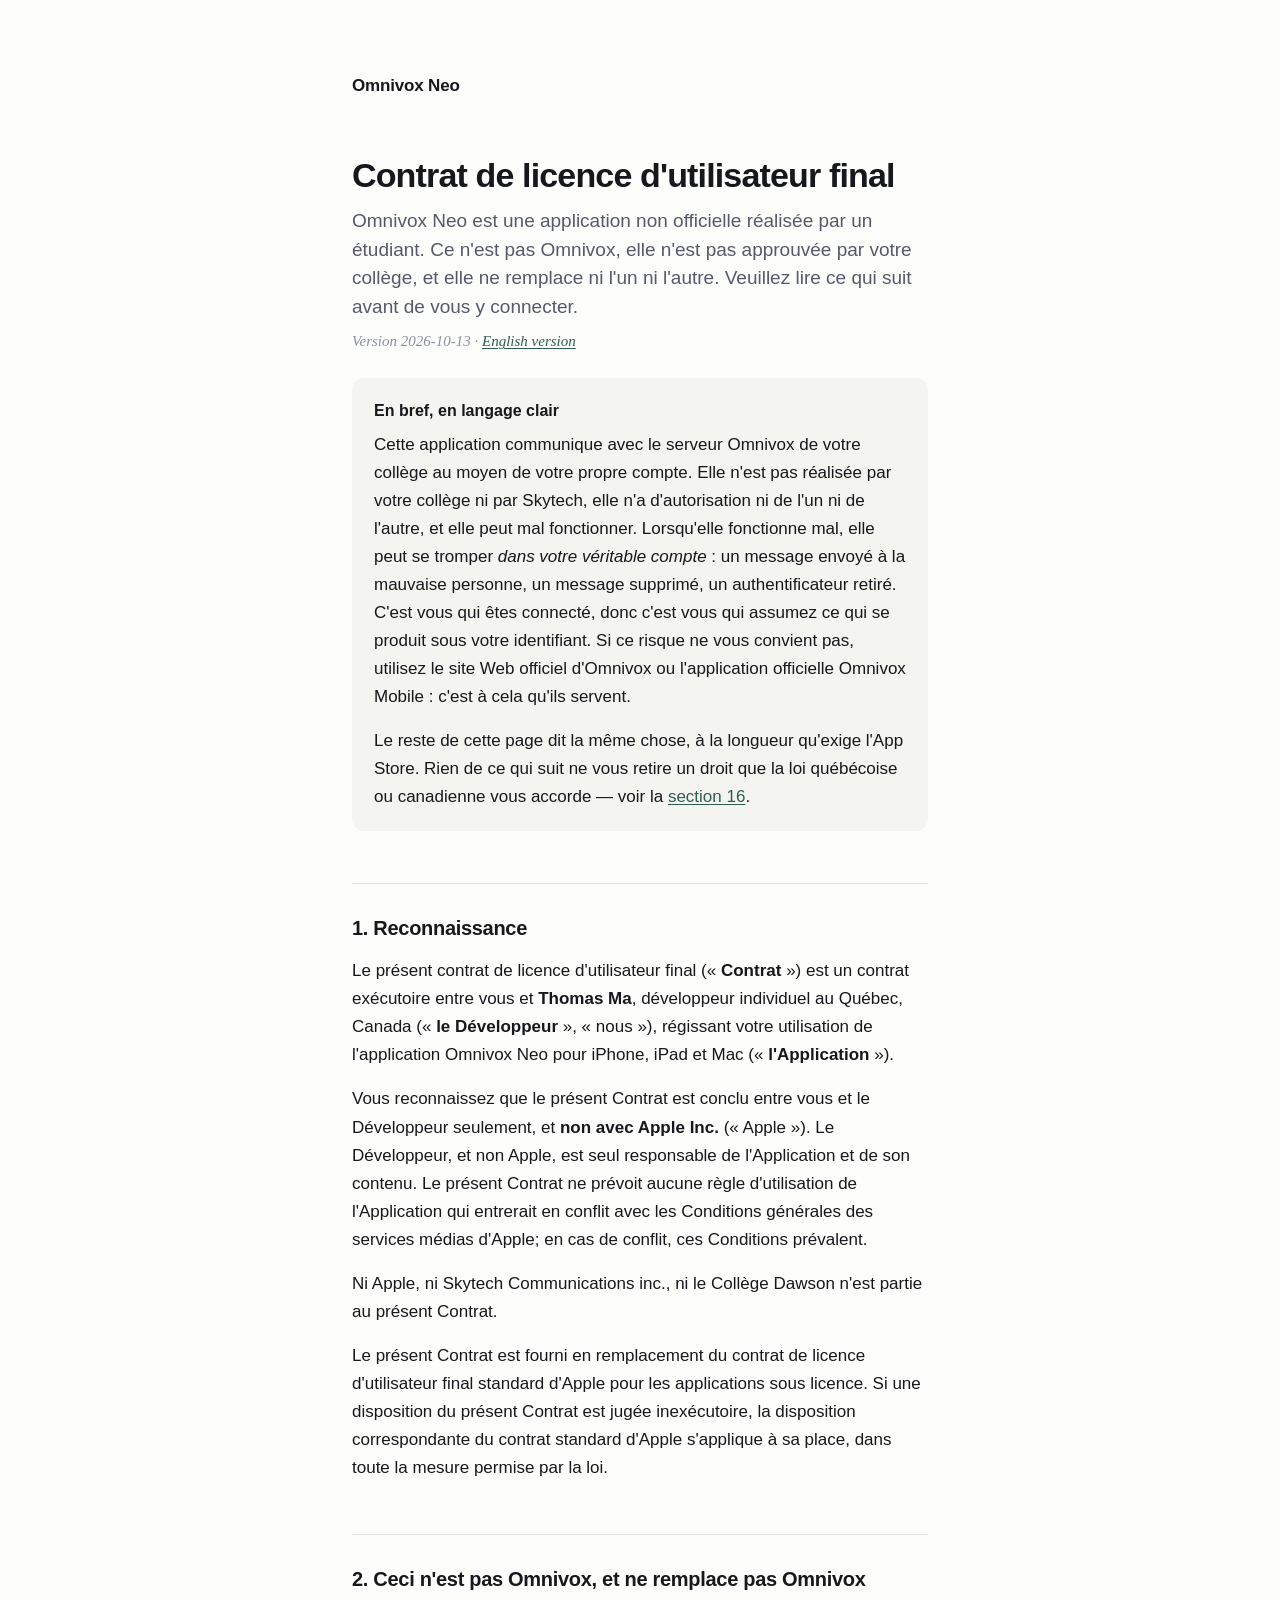
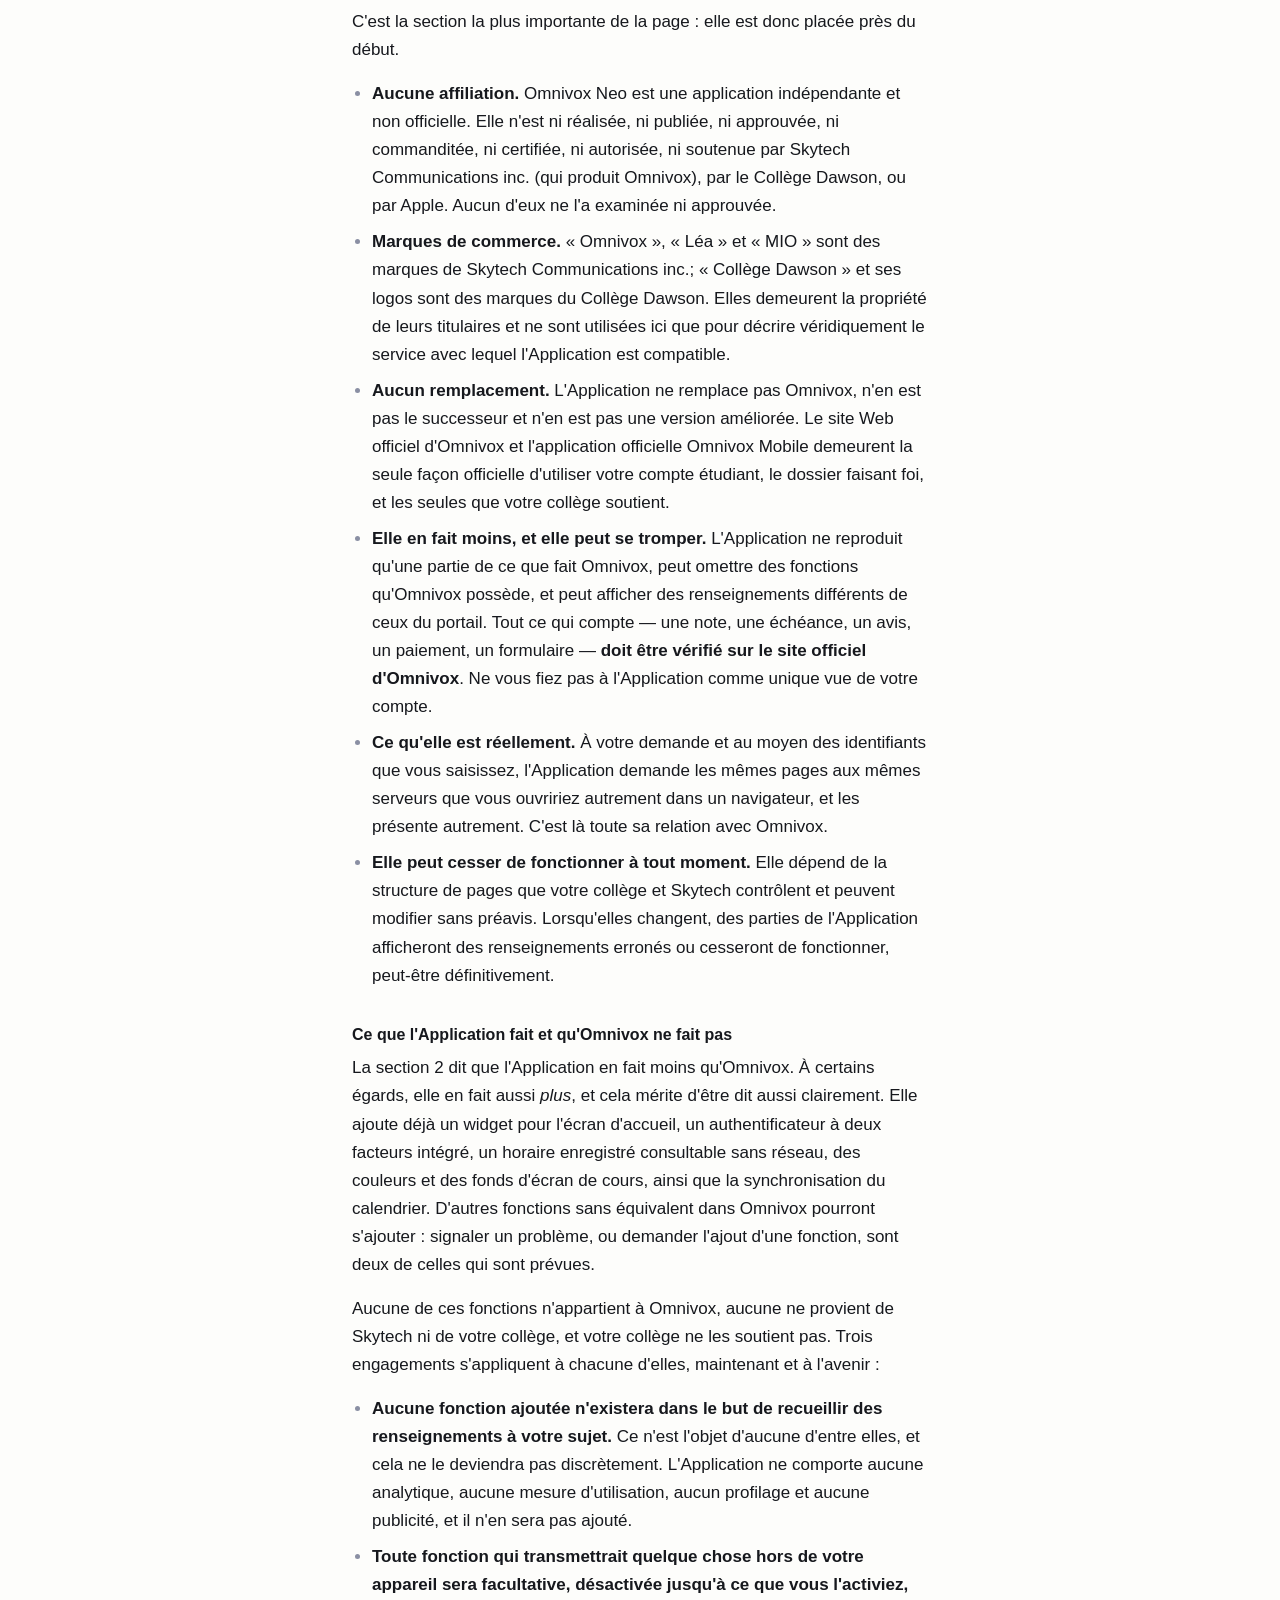
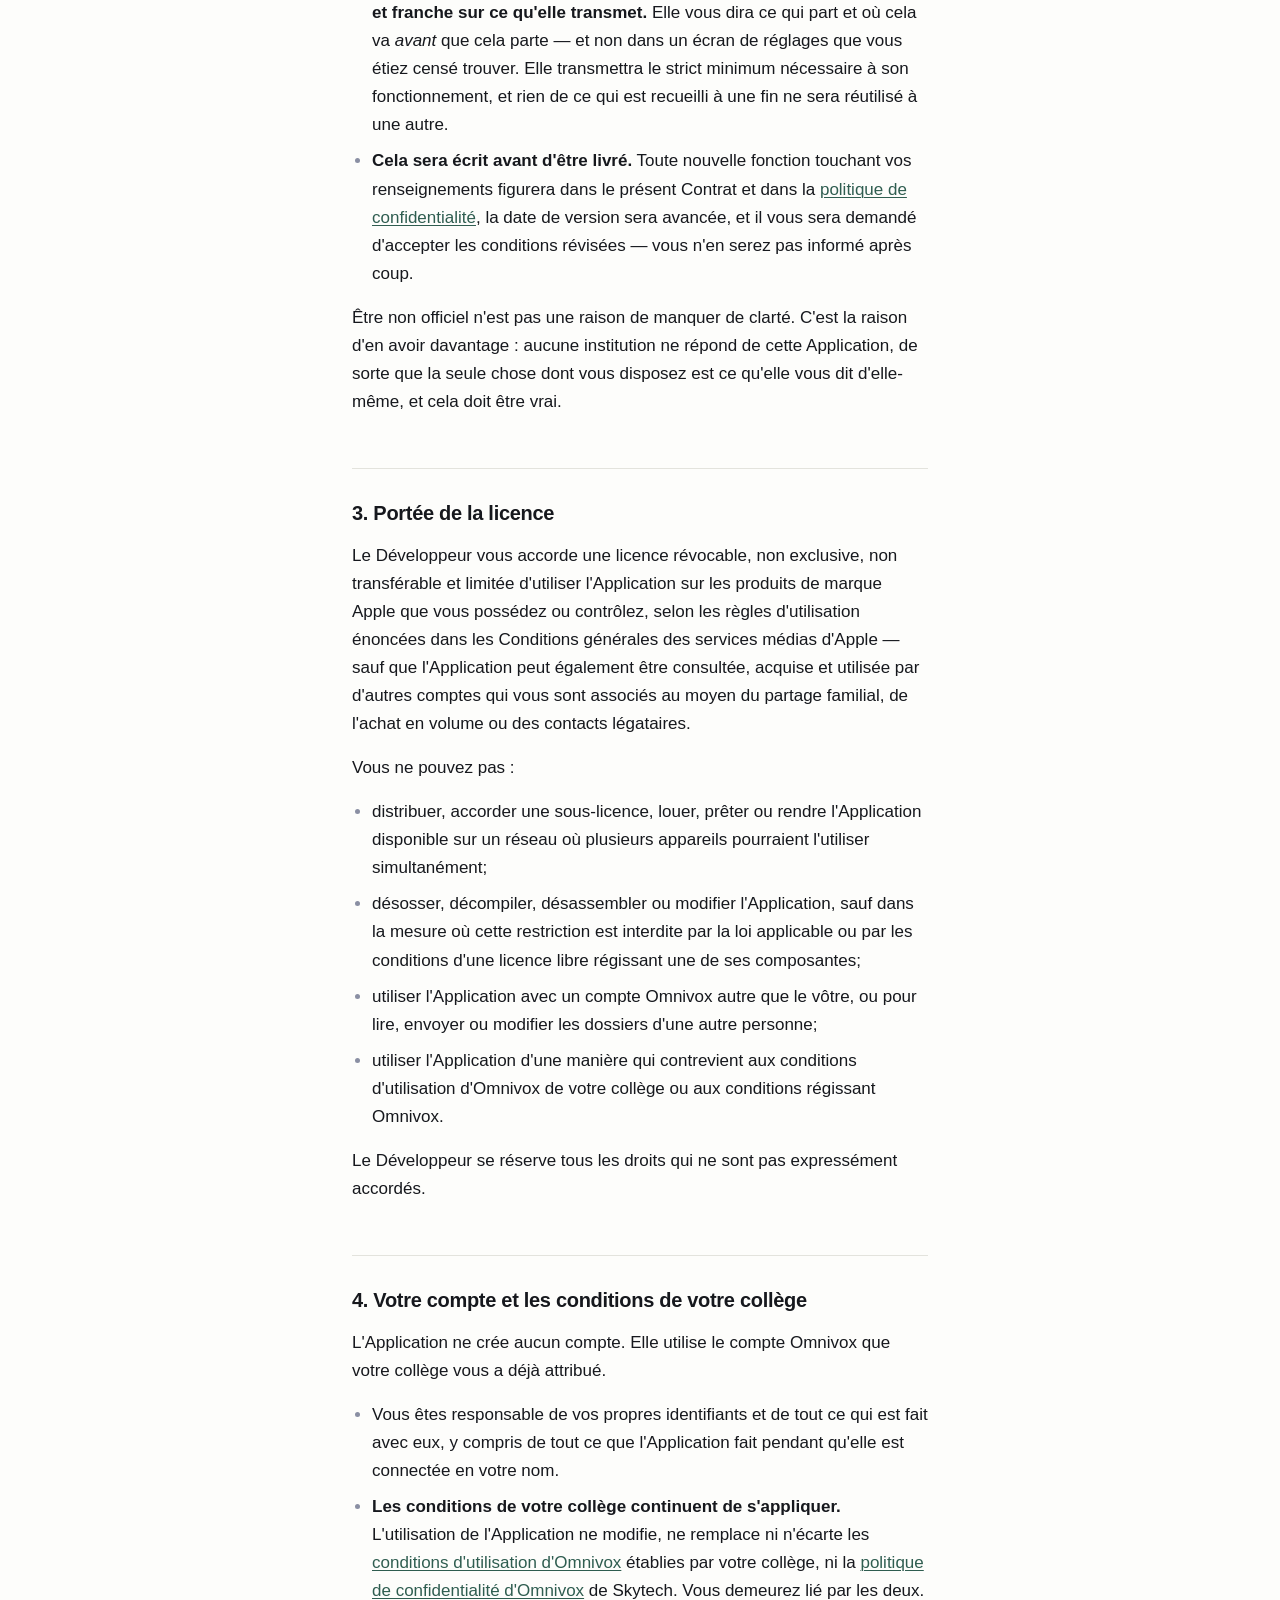
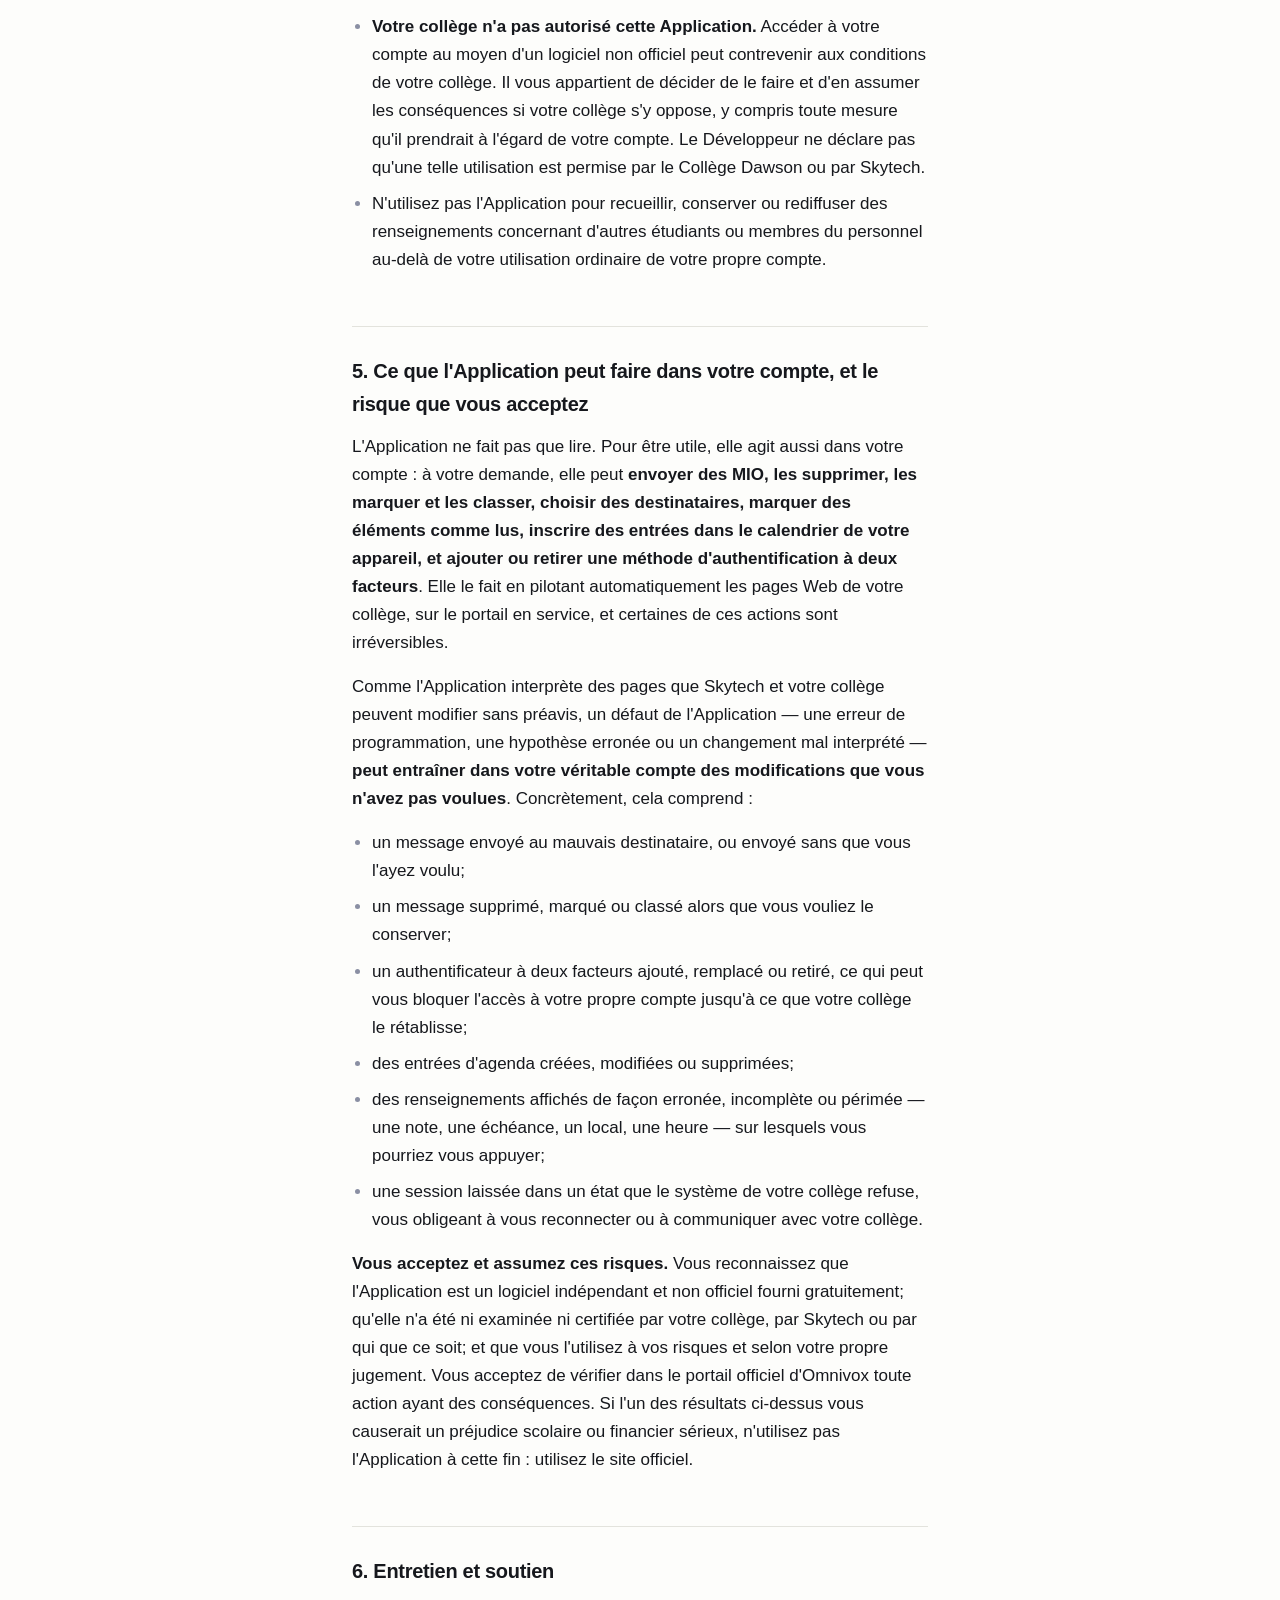
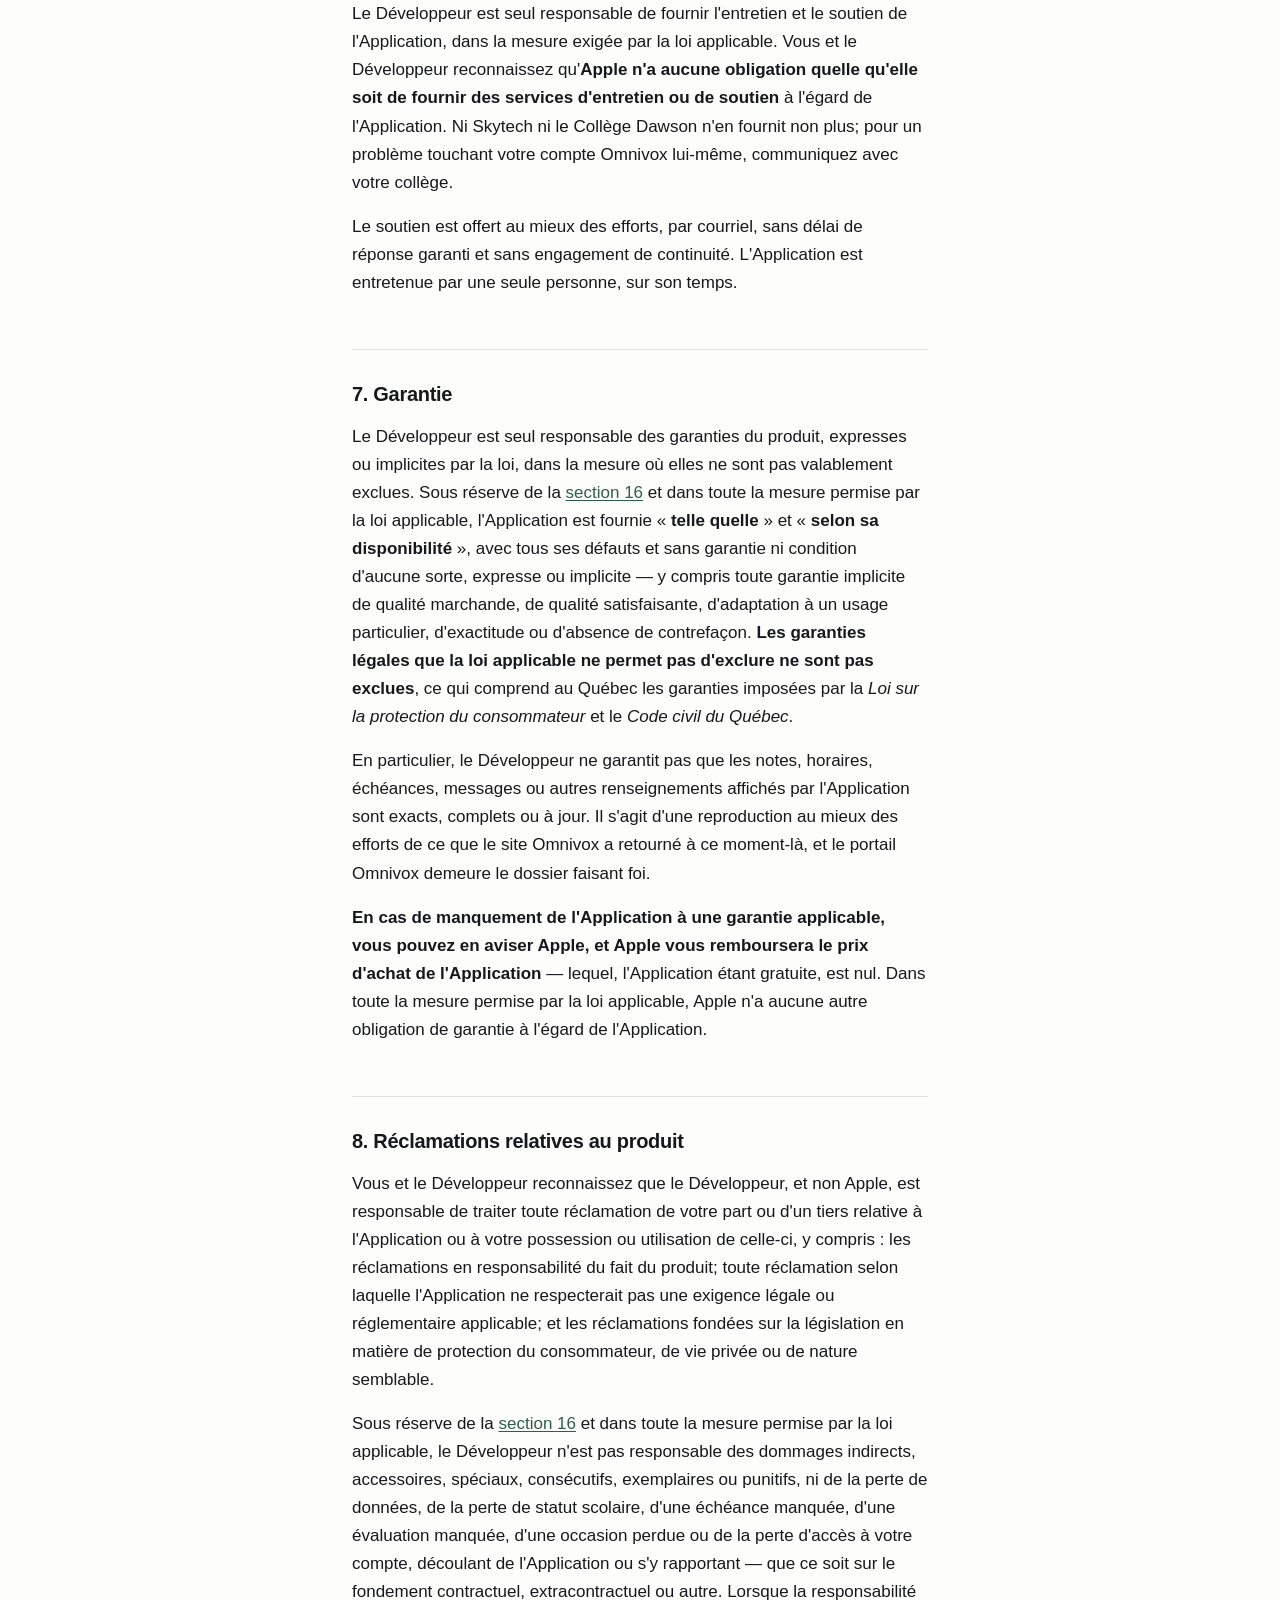
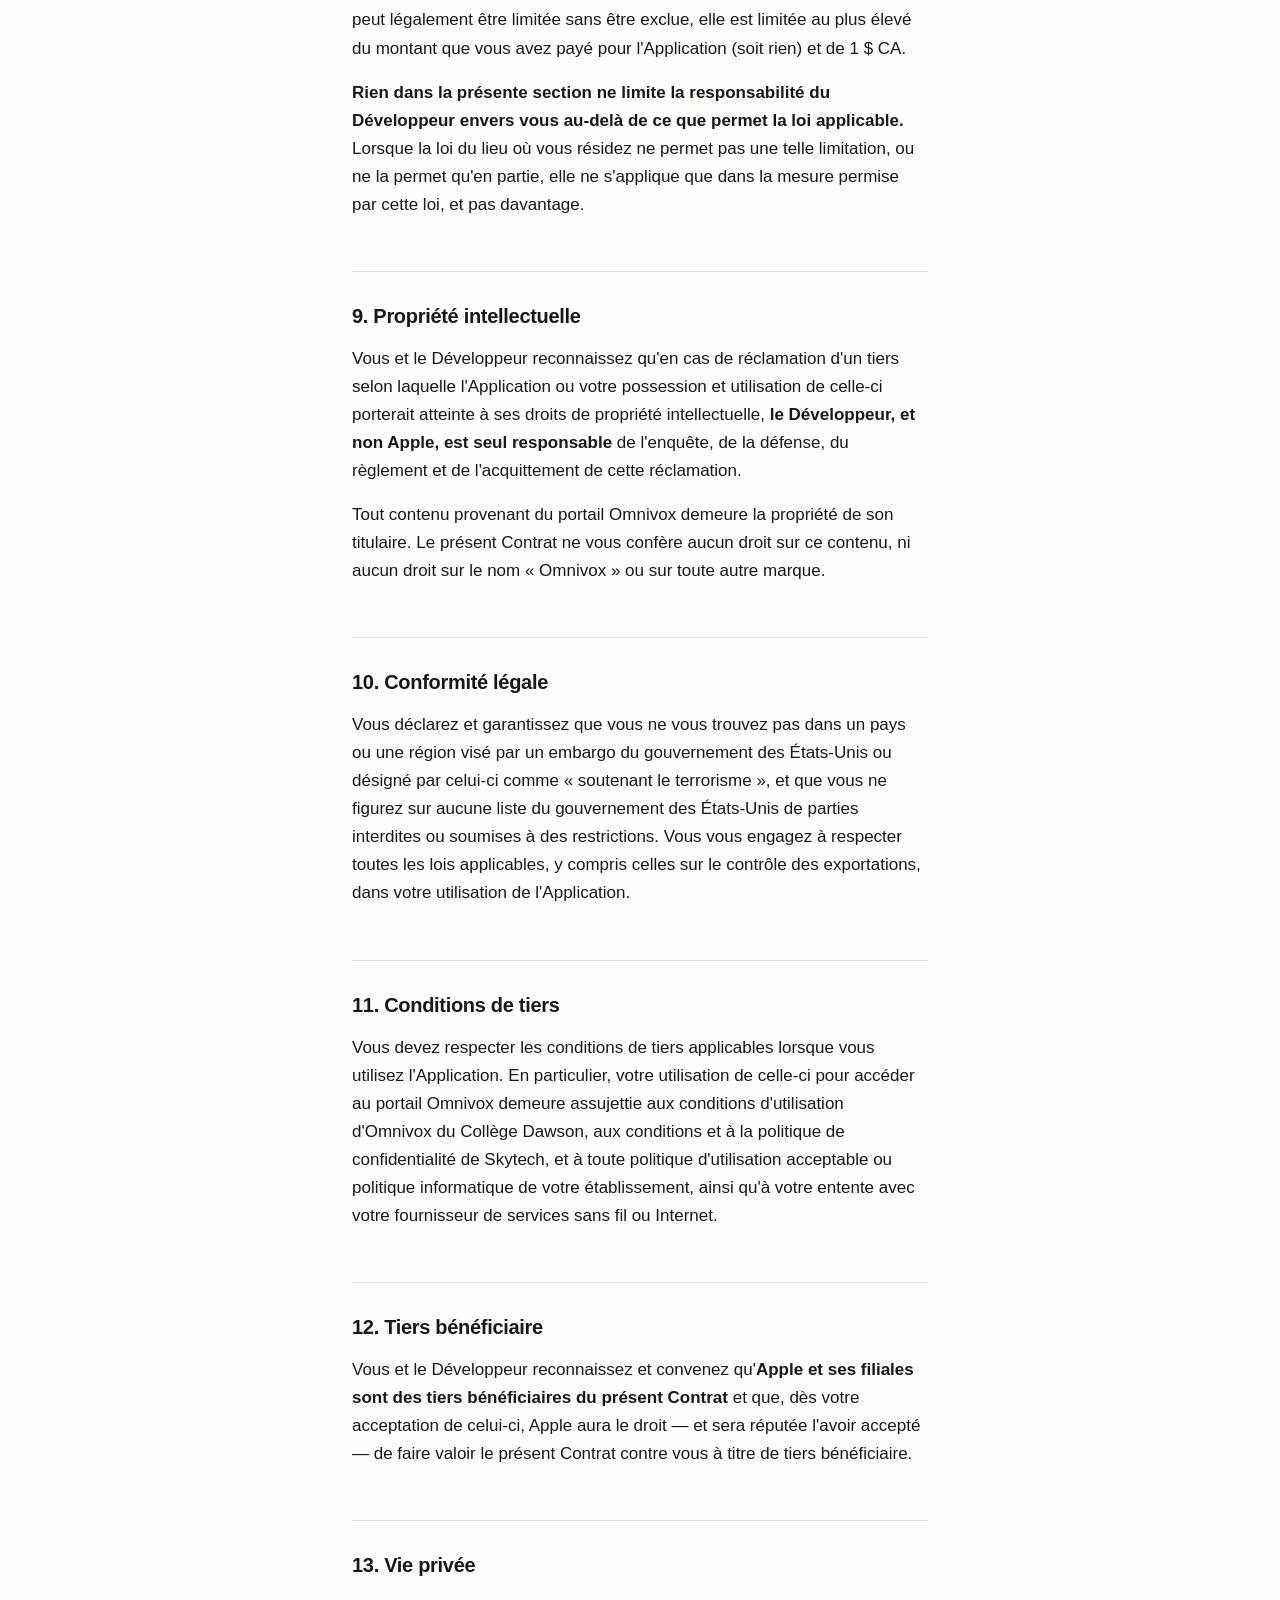
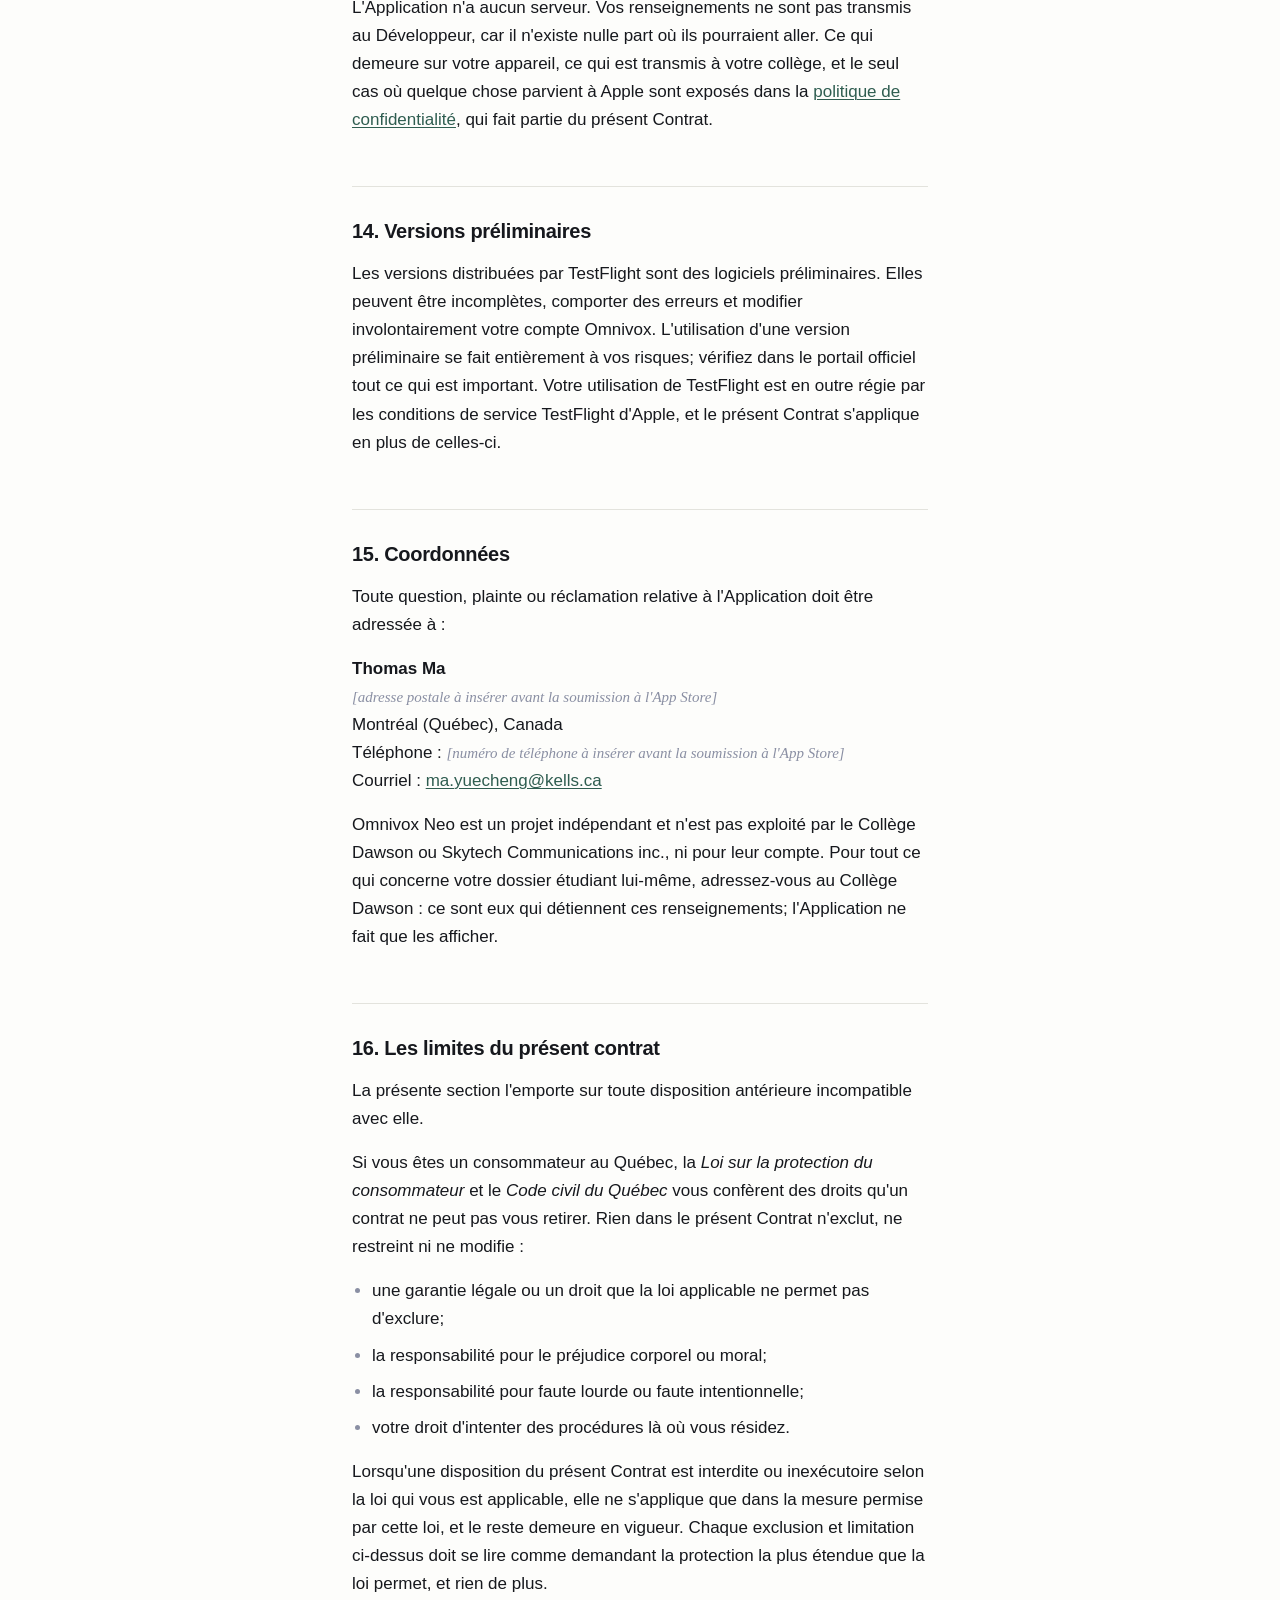
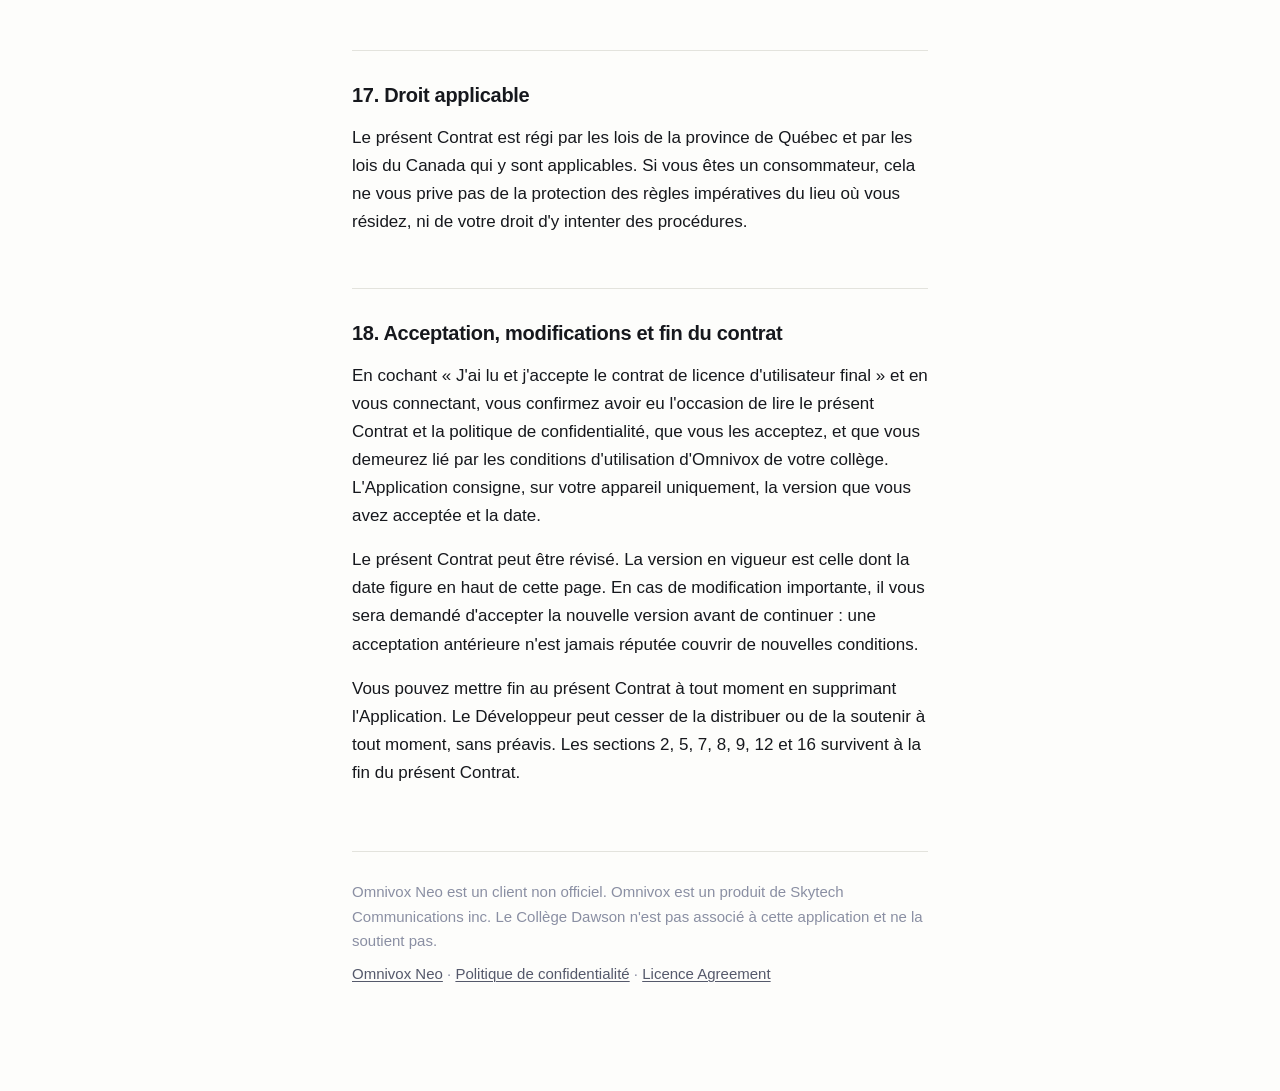
==== commit 411ca43f: "Read the disclaimers down to what the law actually allows Apple's Exhibit B §5 says a EULA "may not " ====
--- a/docs/conditions.html
+++ b/docs/conditions.html
@@ -112,7 +112,7 @@
 
 <h2 id="garantie">7. Garantie</h2>
 
-<p>Le Développeur est seul responsable des garanties du produit, expresses ou implicites par la loi, dans la mesure où elles ne sont pas valablement exclues. Sous réserve de la <a href="#limites">section 16</a> et dans toute la mesure permise par la loi applicable, l'Application est fournie « <strong>telle quelle</strong> » et « <strong>selon sa disponibilité</strong> », avec tous ses défauts et sans garantie ni condition d'aucune sorte, expresse, implicite ou légale — y compris toute garantie implicite de qualité marchande, de qualité satisfaisante, d'adaptation à un usage particulier, d'exactitude ou d'absence de contrefaçon.</p>
+<p>Le Développeur est seul responsable des garanties du produit, expresses ou implicites par la loi, dans la mesure où elles ne sont pas valablement exclues. Sous réserve de la <a href="#limites">section 16</a> et dans toute la mesure permise par la loi applicable, l'Application est fournie « <strong>telle quelle</strong> » et « <strong>selon sa disponibilité</strong> », avec tous ses défauts et sans garantie ni condition d'aucune sorte, expresse ou implicite — y compris toute garantie implicite de qualité marchande, de qualité satisfaisante, d'adaptation à un usage particulier, d'exactitude ou d'absence de contrefaçon. <strong>Les garanties légales que la loi applicable ne permet pas d'exclure ne sont pas exclues</strong>, ce qui comprend au Québec les garanties imposées par la <em>Loi sur la protection du consommateur</em> et le <em>Code civil du Québec</em>.</p>
 
 <p>En particulier, le Développeur ne garantit pas que les notes, horaires, échéances, messages ou autres renseignements affichés par l'Application sont exacts, complets ou à jour. Il s'agit d'une reproduction au mieux des efforts de ce que le site Omnivox a retourné à ce moment-là, et le portail Omnivox demeure le dossier faisant foi.</p>
 
@@ -122,7 +122,9 @@
 
 <p>Vous et le Développeur reconnaissez que le Développeur, et non Apple, est responsable de traiter toute réclamation de votre part ou d'un tiers relative à l'Application ou à votre possession ou utilisation de celle-ci, y compris : les réclamations en responsabilité du fait du produit; toute réclamation selon laquelle l'Application ne respecterait pas une exigence légale ou réglementaire applicable; et les réclamations fondées sur la législation en matière de protection du consommateur, de vie privée ou de nature semblable.</p>
 
-<p>Sous réserve de la <a href="#limites">section 16</a> et dans toute la mesure permise par la loi applicable, le Développeur n'est pas responsable des dommages indirects, accessoires, spéciaux, consécutifs, exemplaires ou punitifs, ni de la perte de données, de la perte de statut scolaire, d'une échéance manquée, d'une évaluation manquée, d'une occasion perdue ou de la perte d'accès à votre compte, découlant de l'Application ou s'y rapportant — que ce soit sur le fondement contractuel, extracontractuel ou autre. Lorsque la responsabilité ne peut être légalement exclue, elle est limitée au plus élevé du montant que vous avez payé pour l'Application (soit rien) et de 1 $ CA.</p>
+<p>Sous réserve de la <a href="#limites">section 16</a> et dans toute la mesure permise par la loi applicable, le Développeur n'est pas responsable des dommages indirects, accessoires, spéciaux, consécutifs, exemplaires ou punitifs, ni de la perte de données, de la perte de statut scolaire, d'une échéance manquée, d'une évaluation manquée, d'une occasion perdue ou de la perte d'accès à votre compte, découlant de l'Application ou s'y rapportant — que ce soit sur le fondement contractuel, extracontractuel ou autre. Lorsque la responsabilité peut légalement être limitée sans être exclue, elle est limitée au plus élevé du montant que vous avez payé pour l'Application (soit rien) et de 1 $ CA.</p>
+
+<p><strong>Rien dans la présente section ne limite la responsabilité du Développeur envers vous au-delà de ce que permet la loi applicable.</strong> Lorsque la loi du lieu où vous résidez ne permet pas une telle limitation, ou ne la permet qu'en partie, elle ne s'applique que dans la mesure permise par cette loi, et pas davantage.</p>
 
 <h2 id="pi">9. Propriété intellectuelle</h2>
 
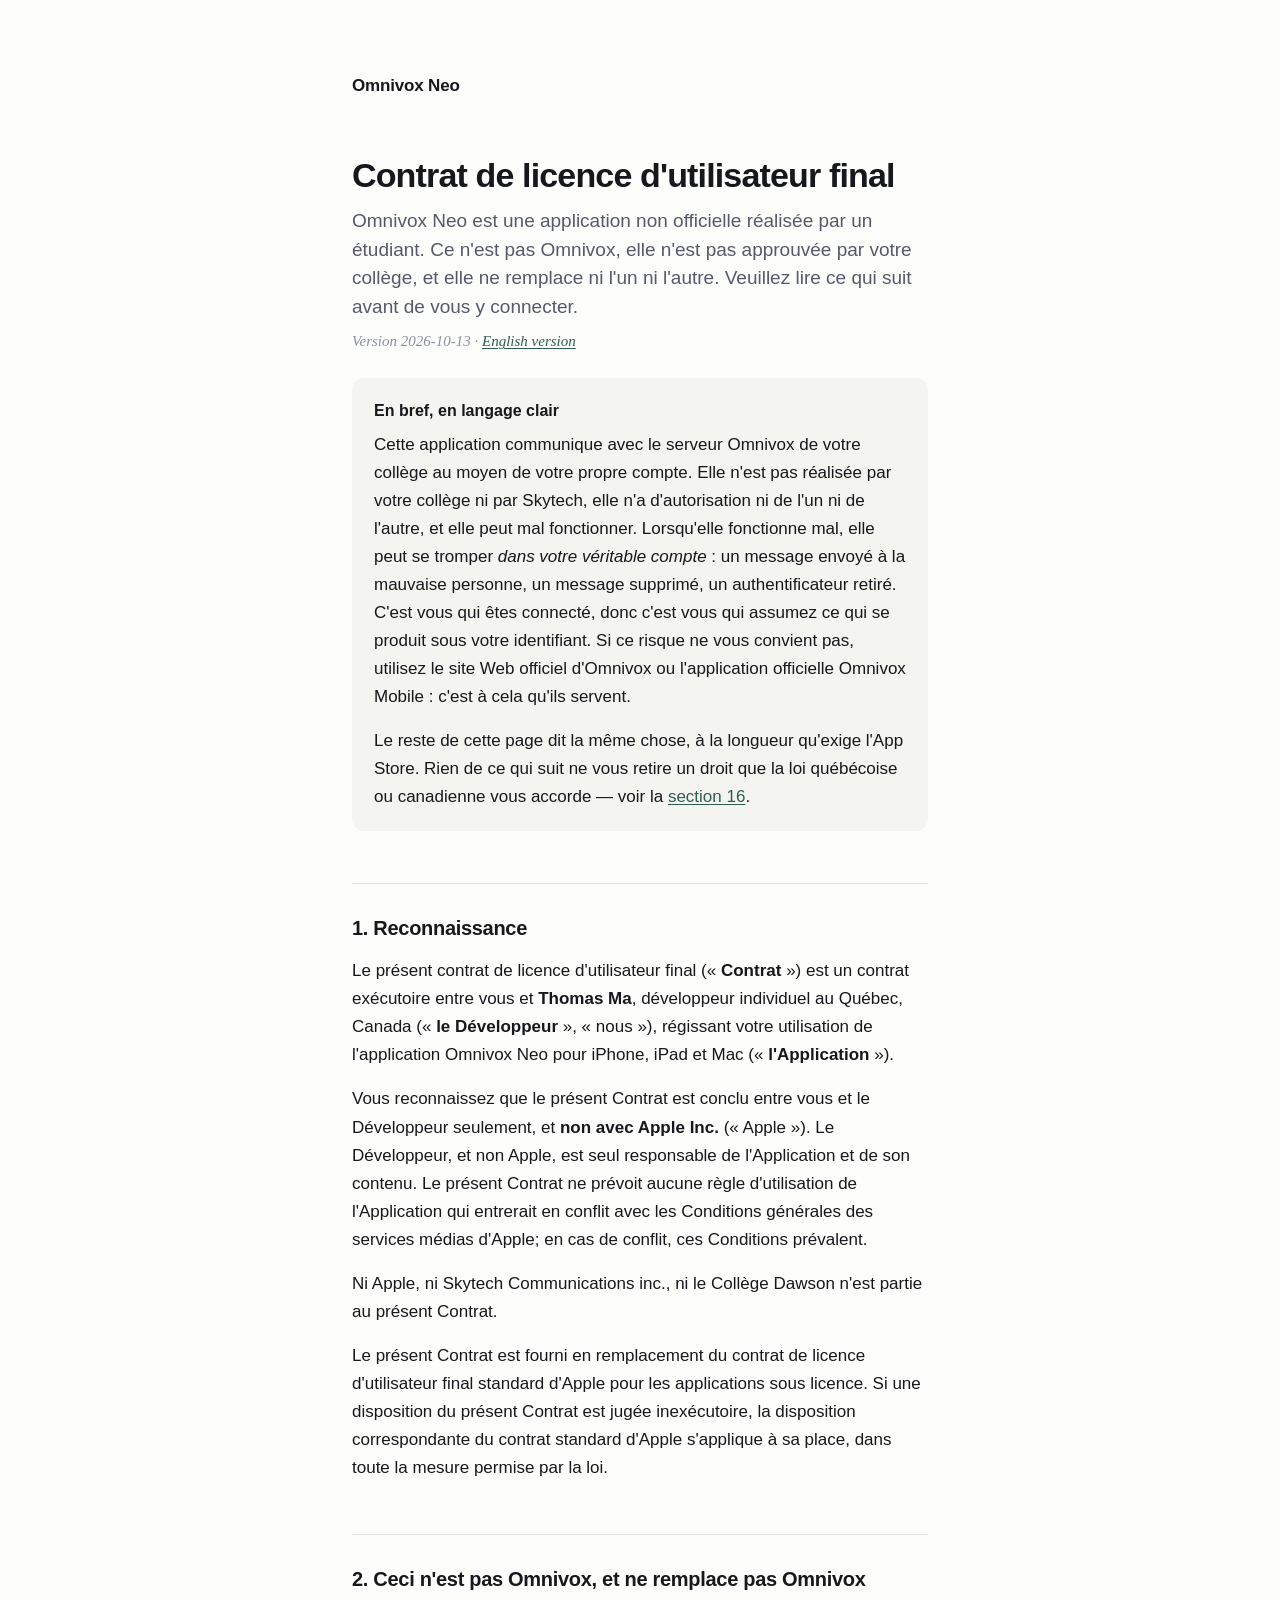
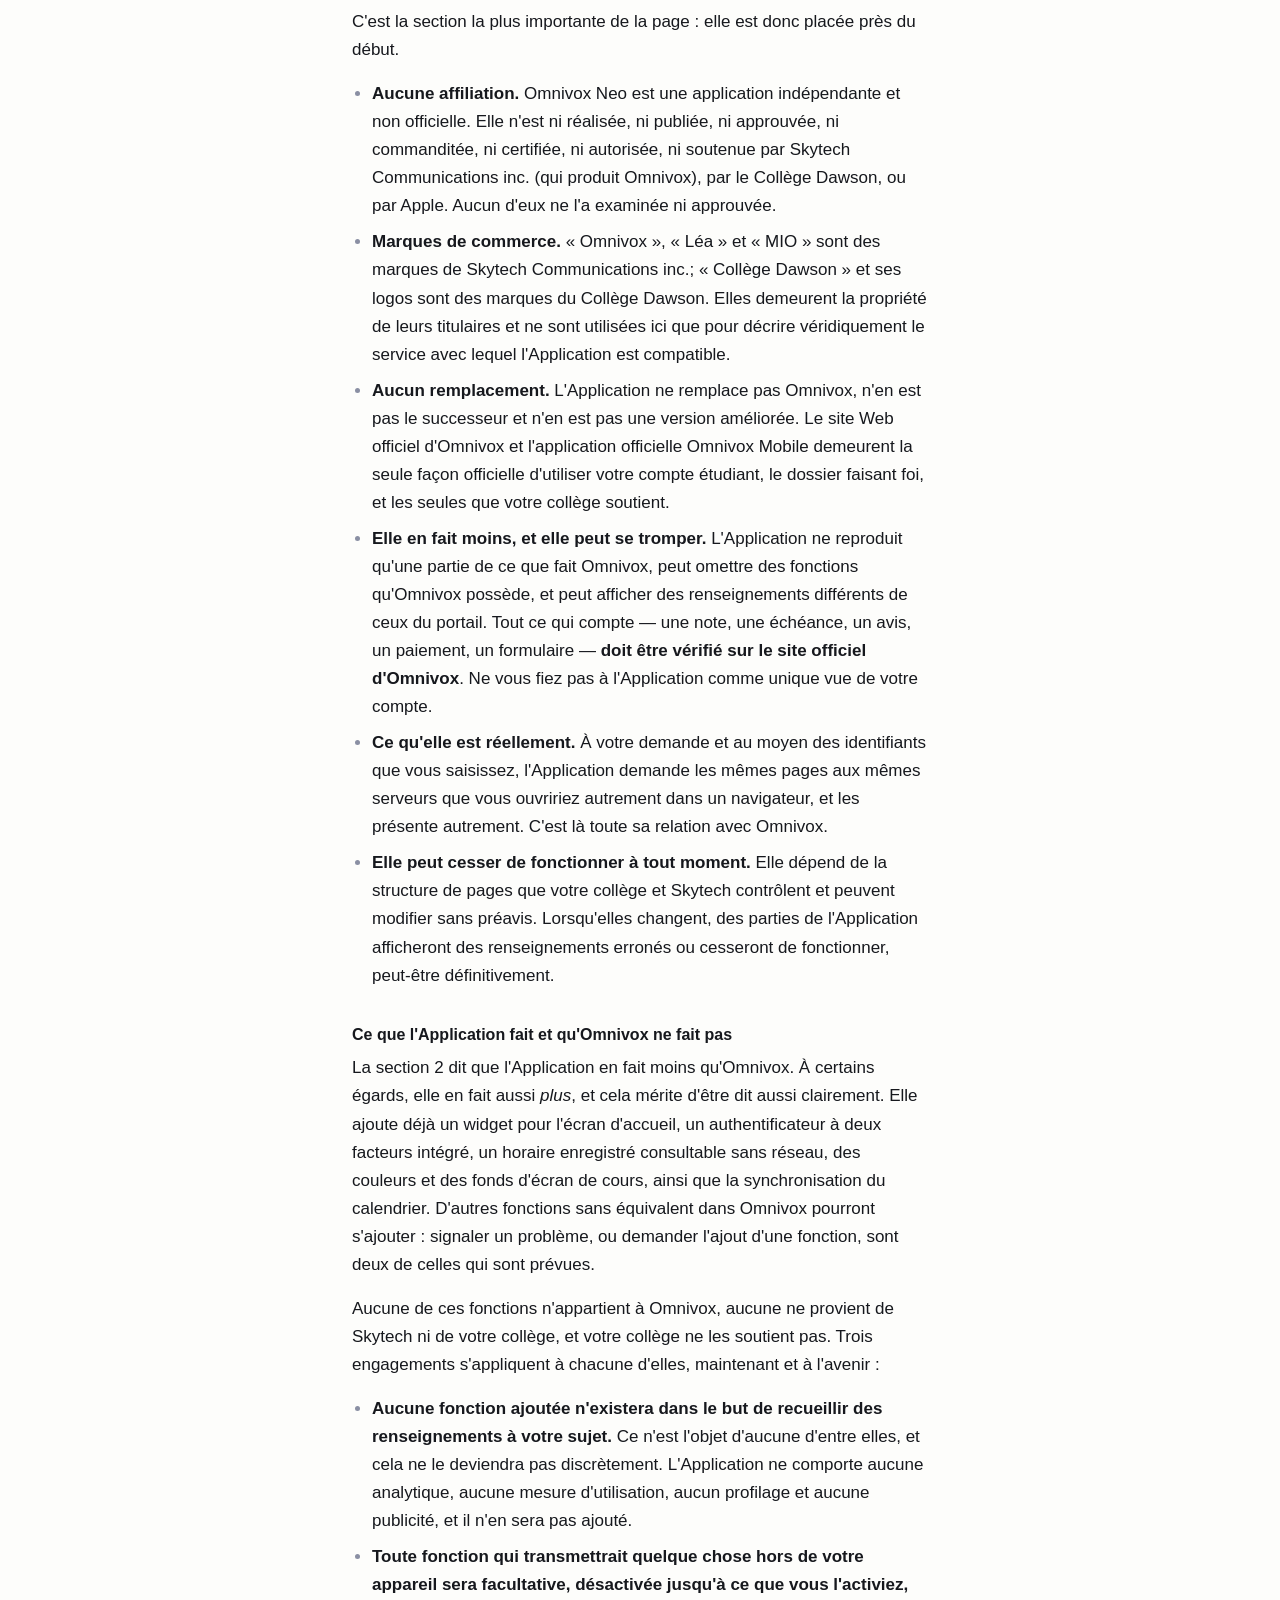
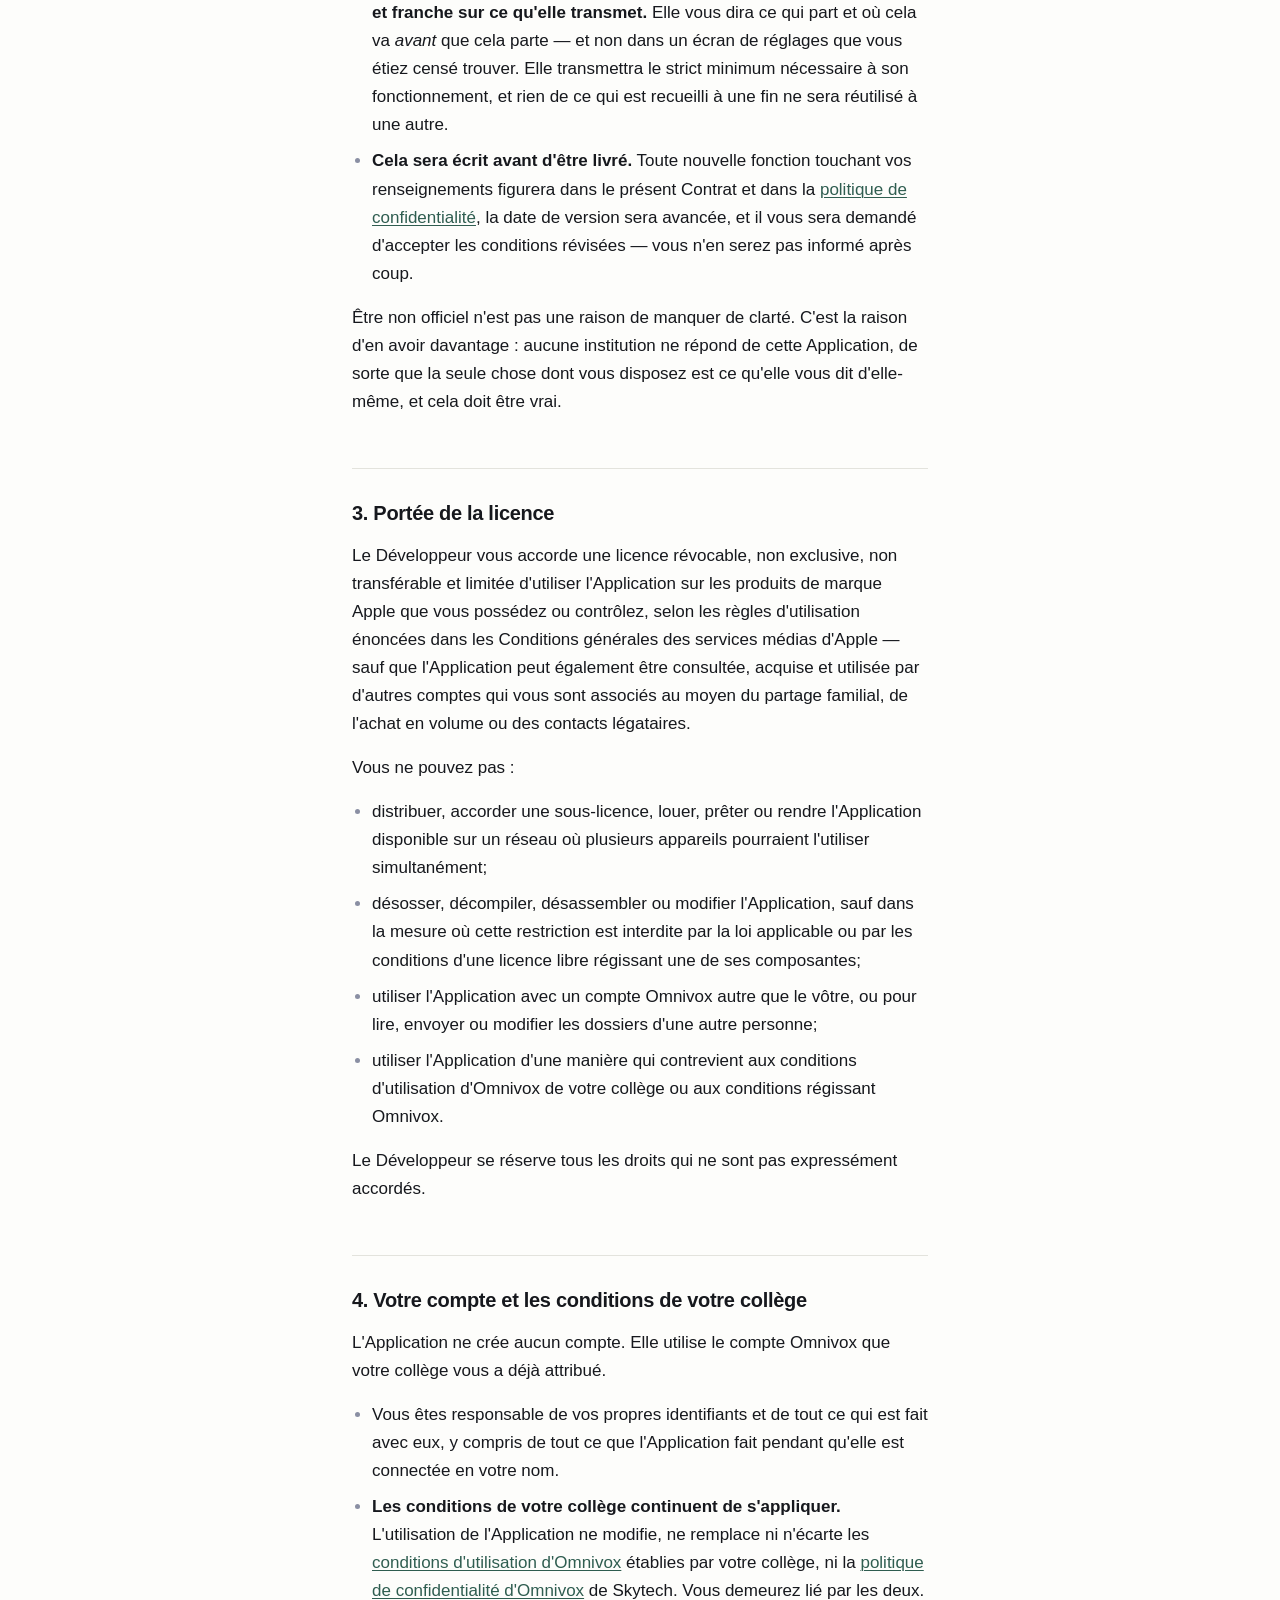
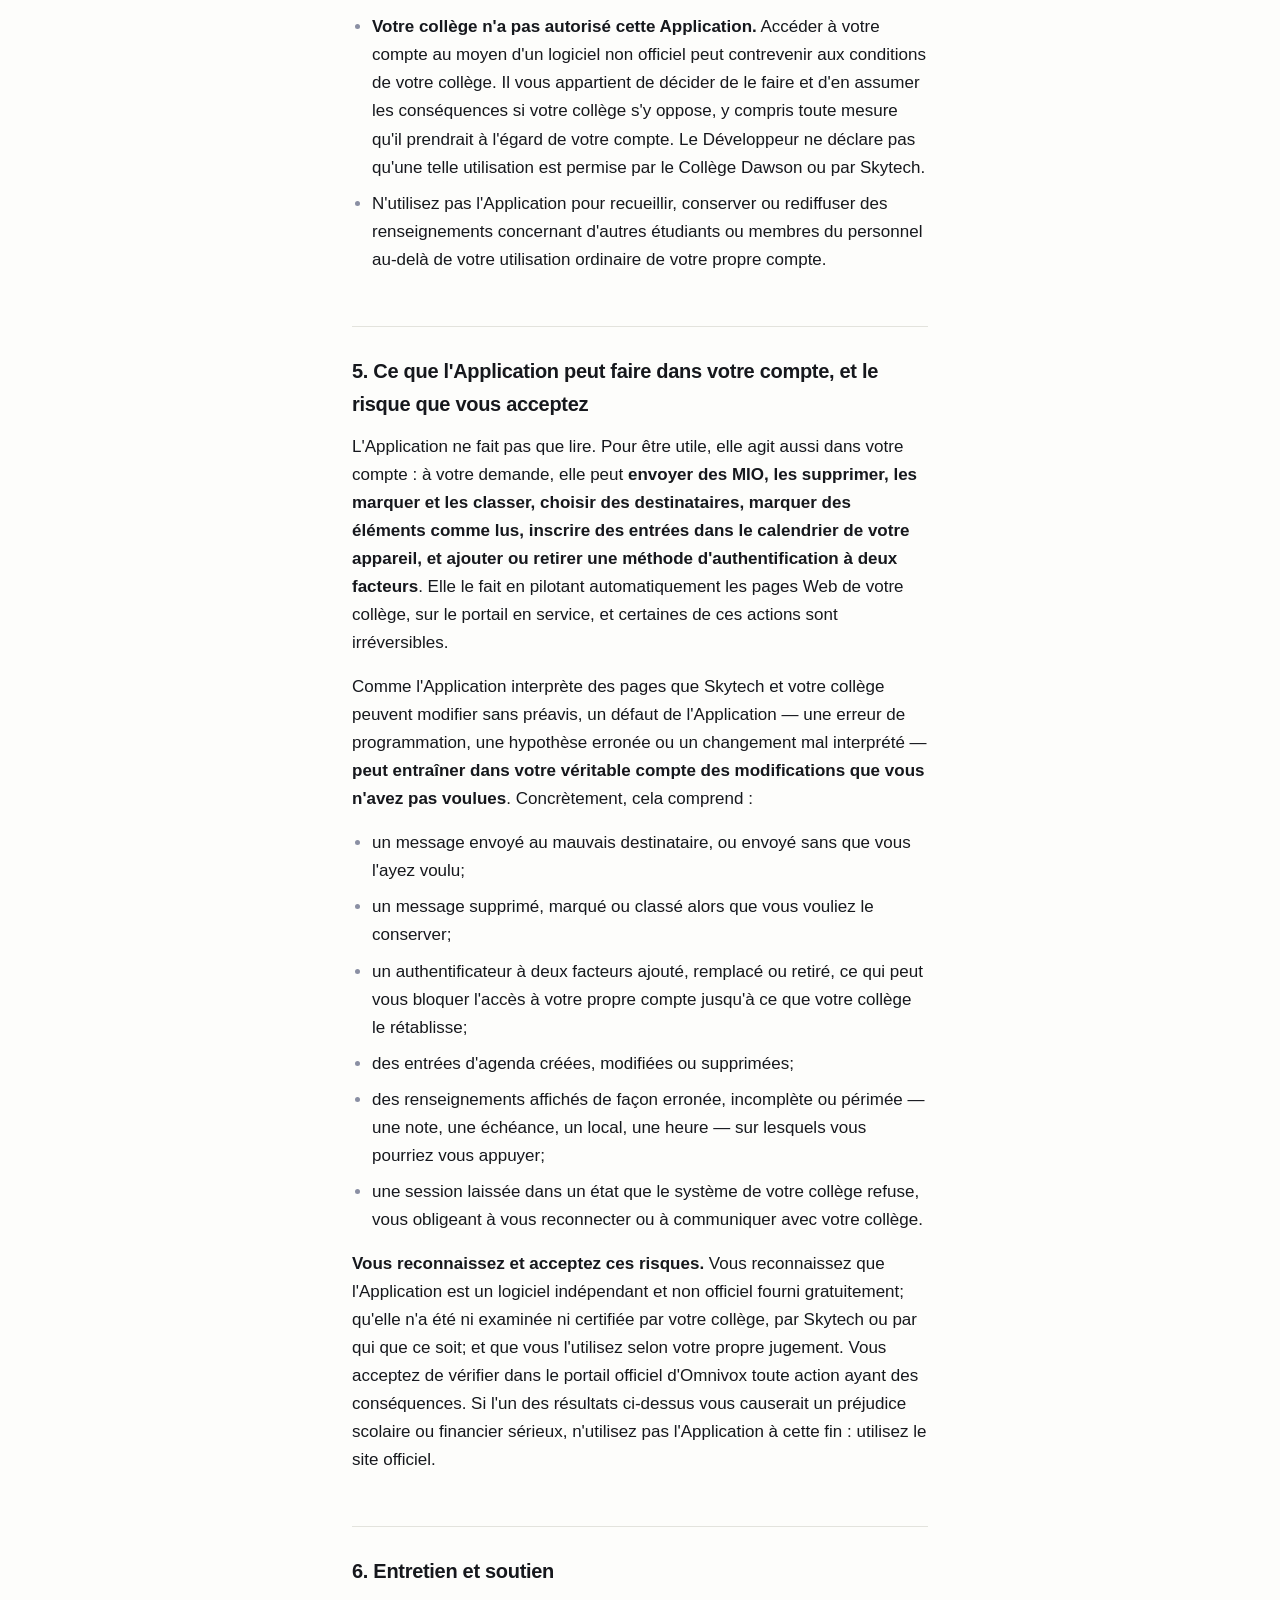
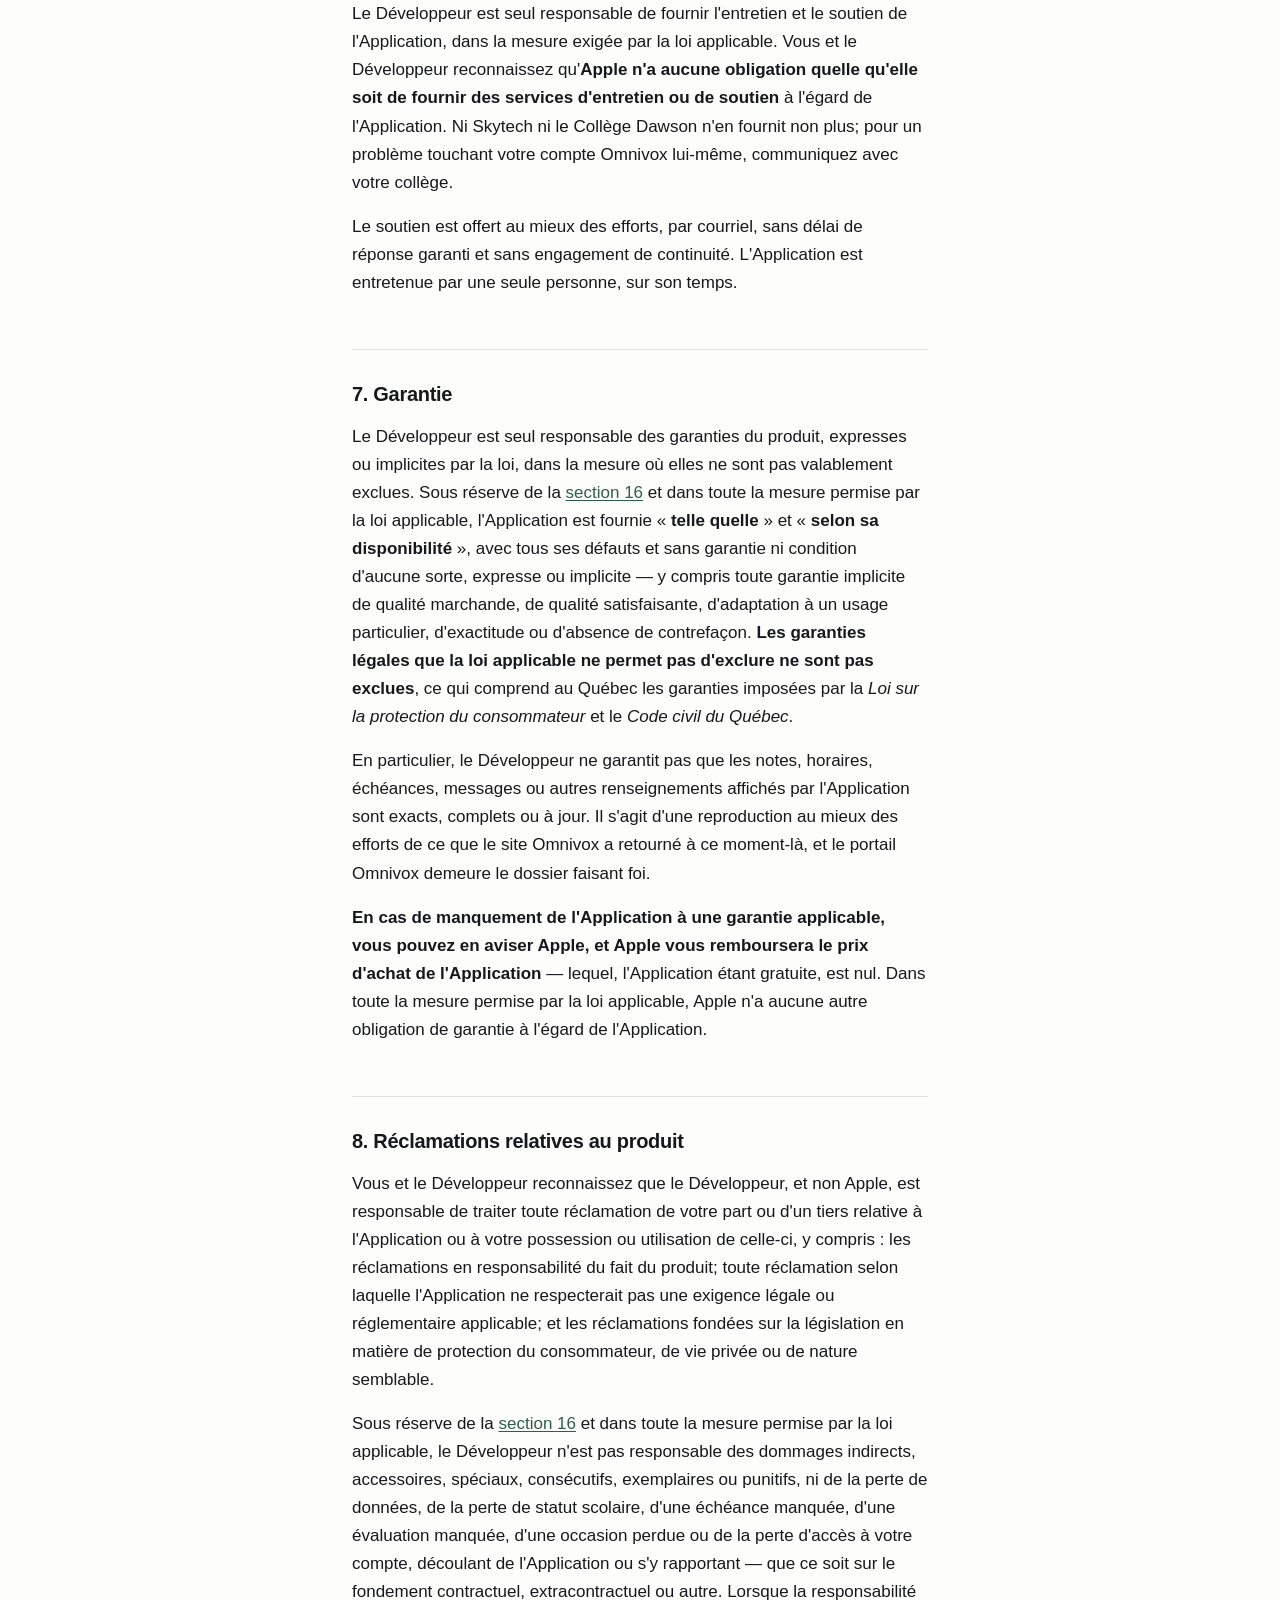
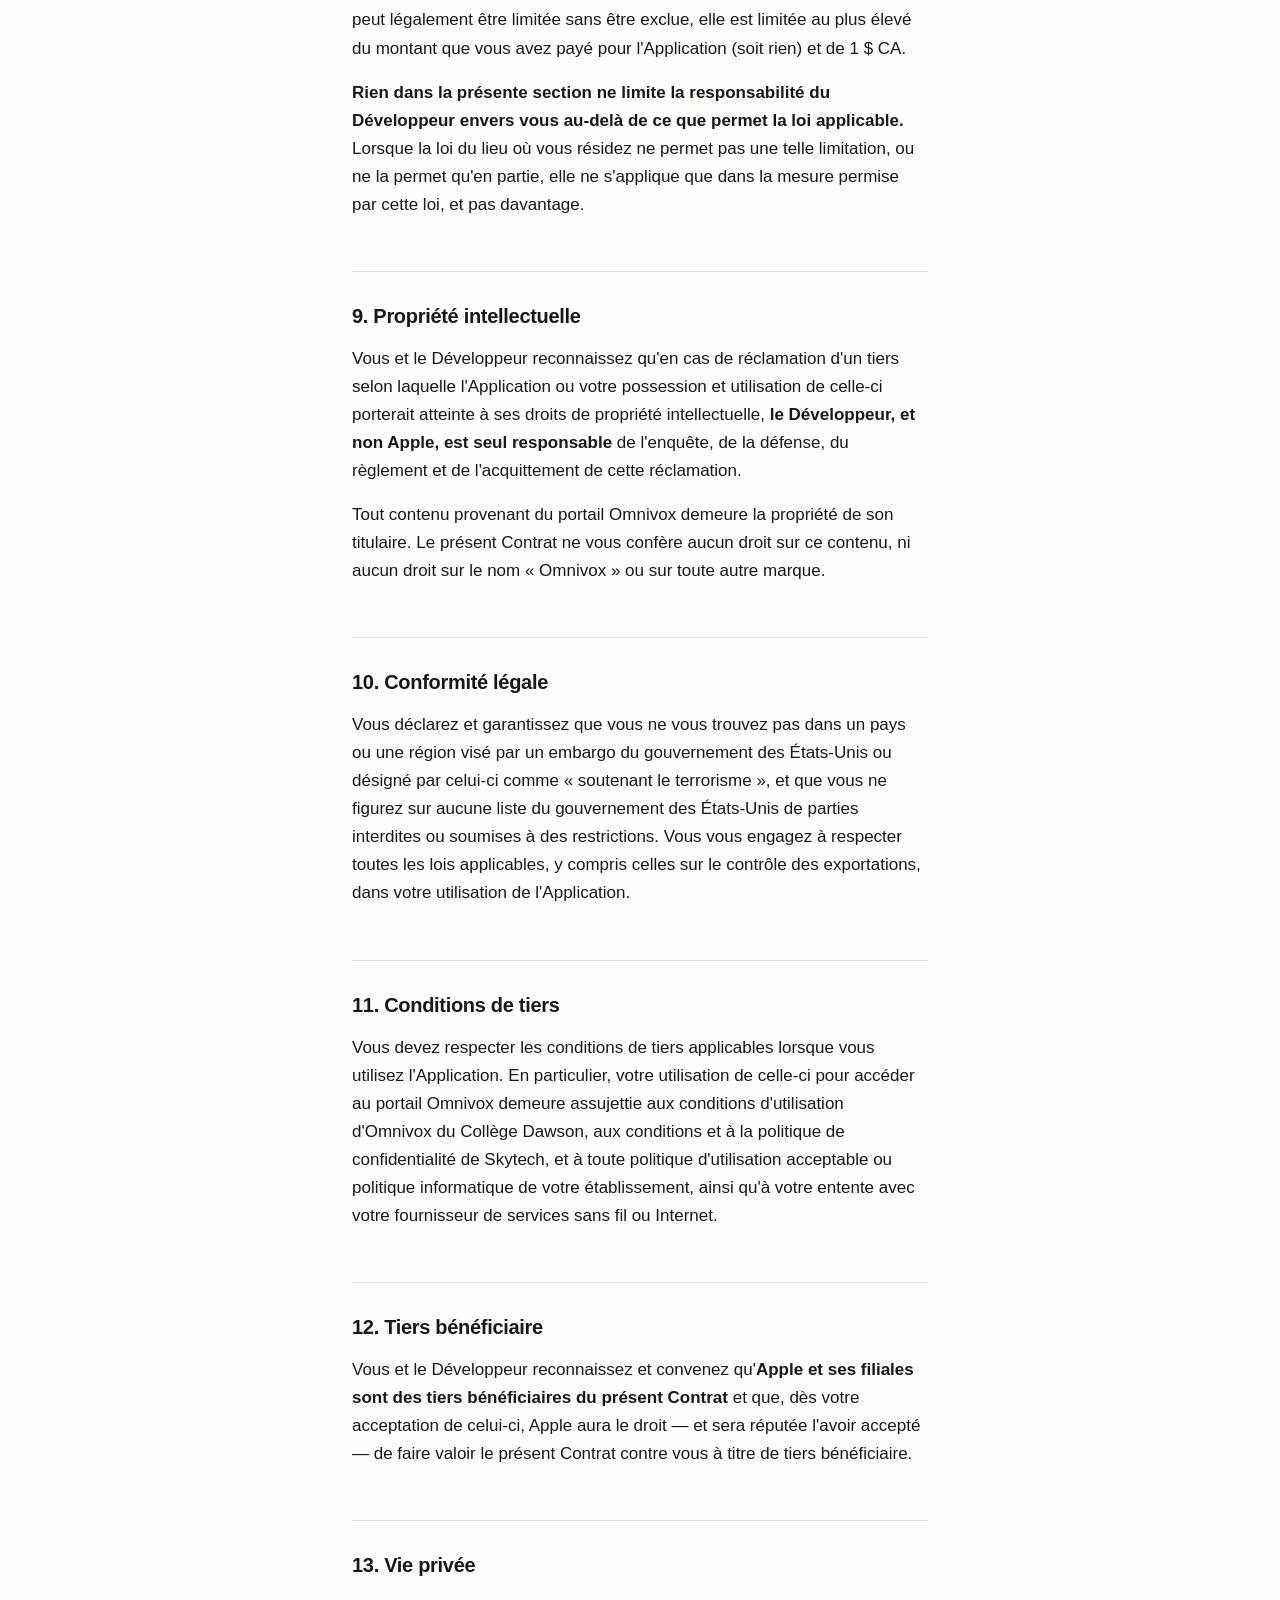
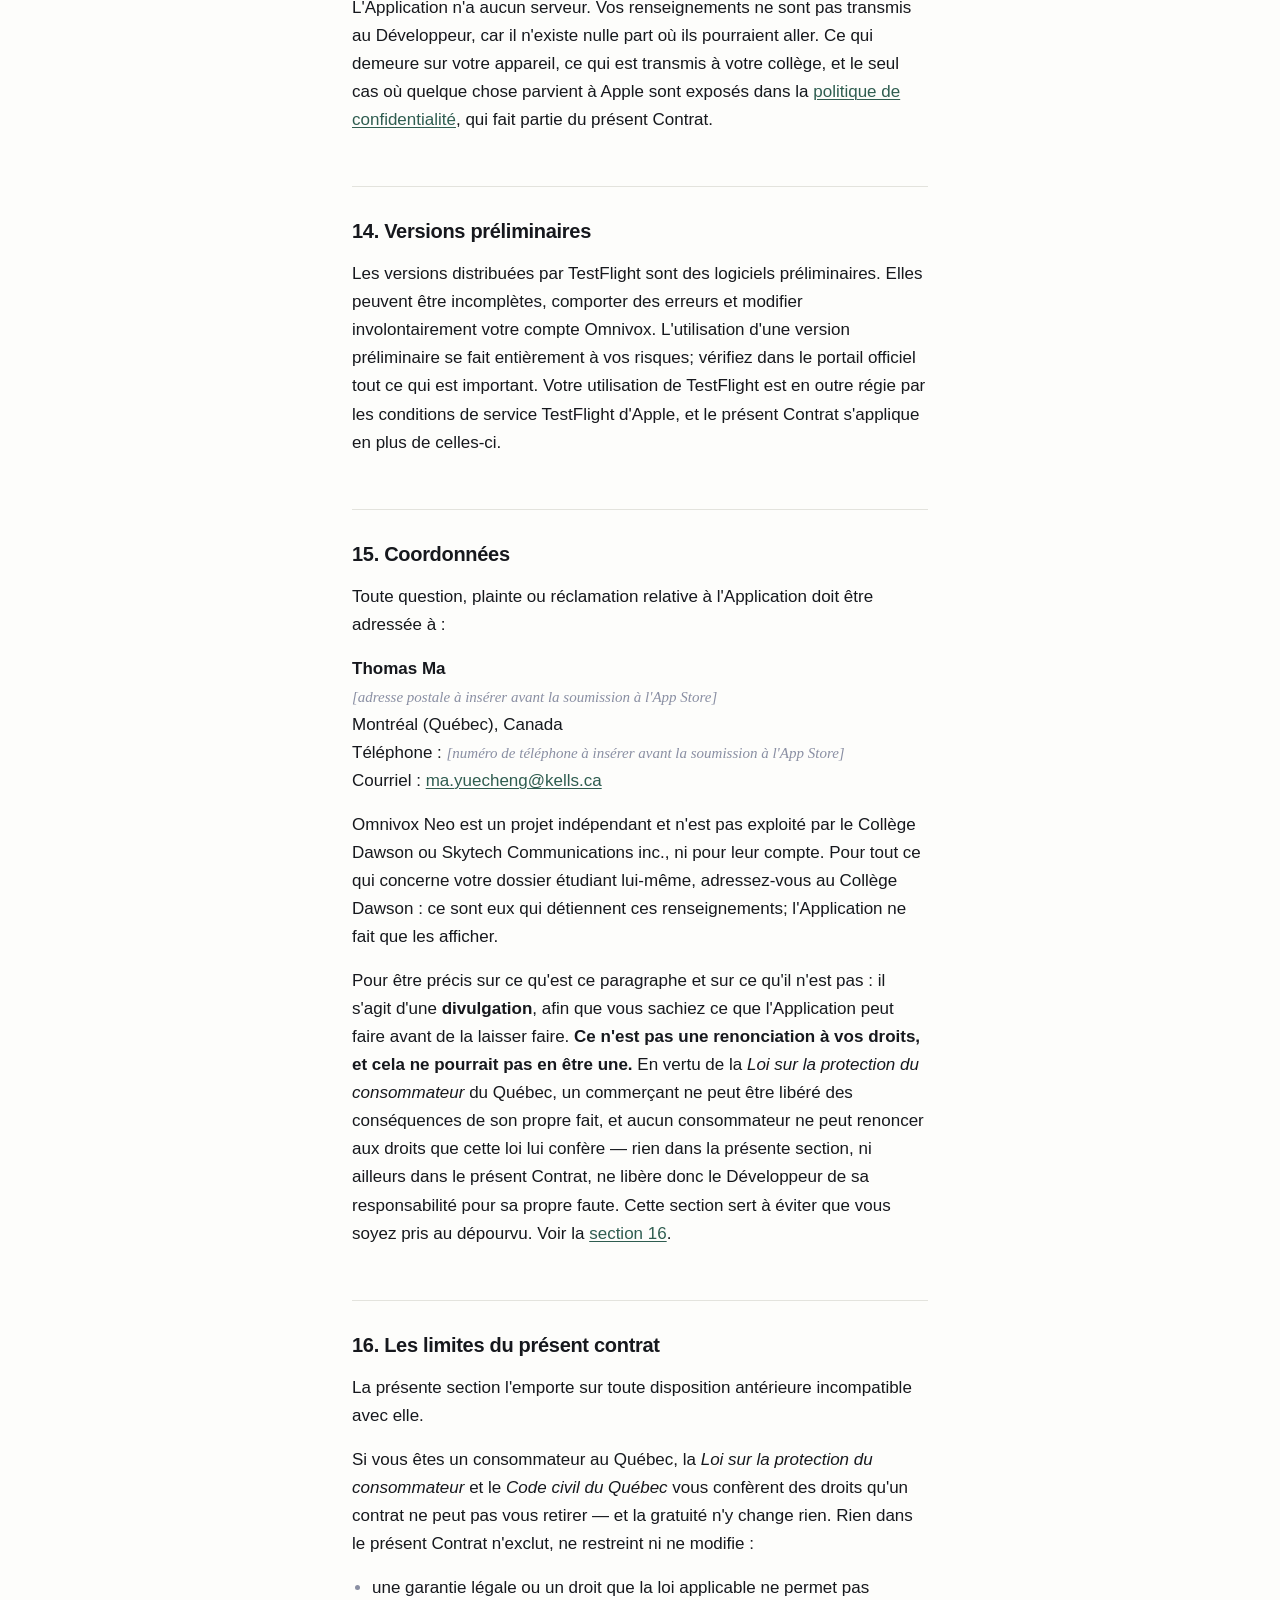
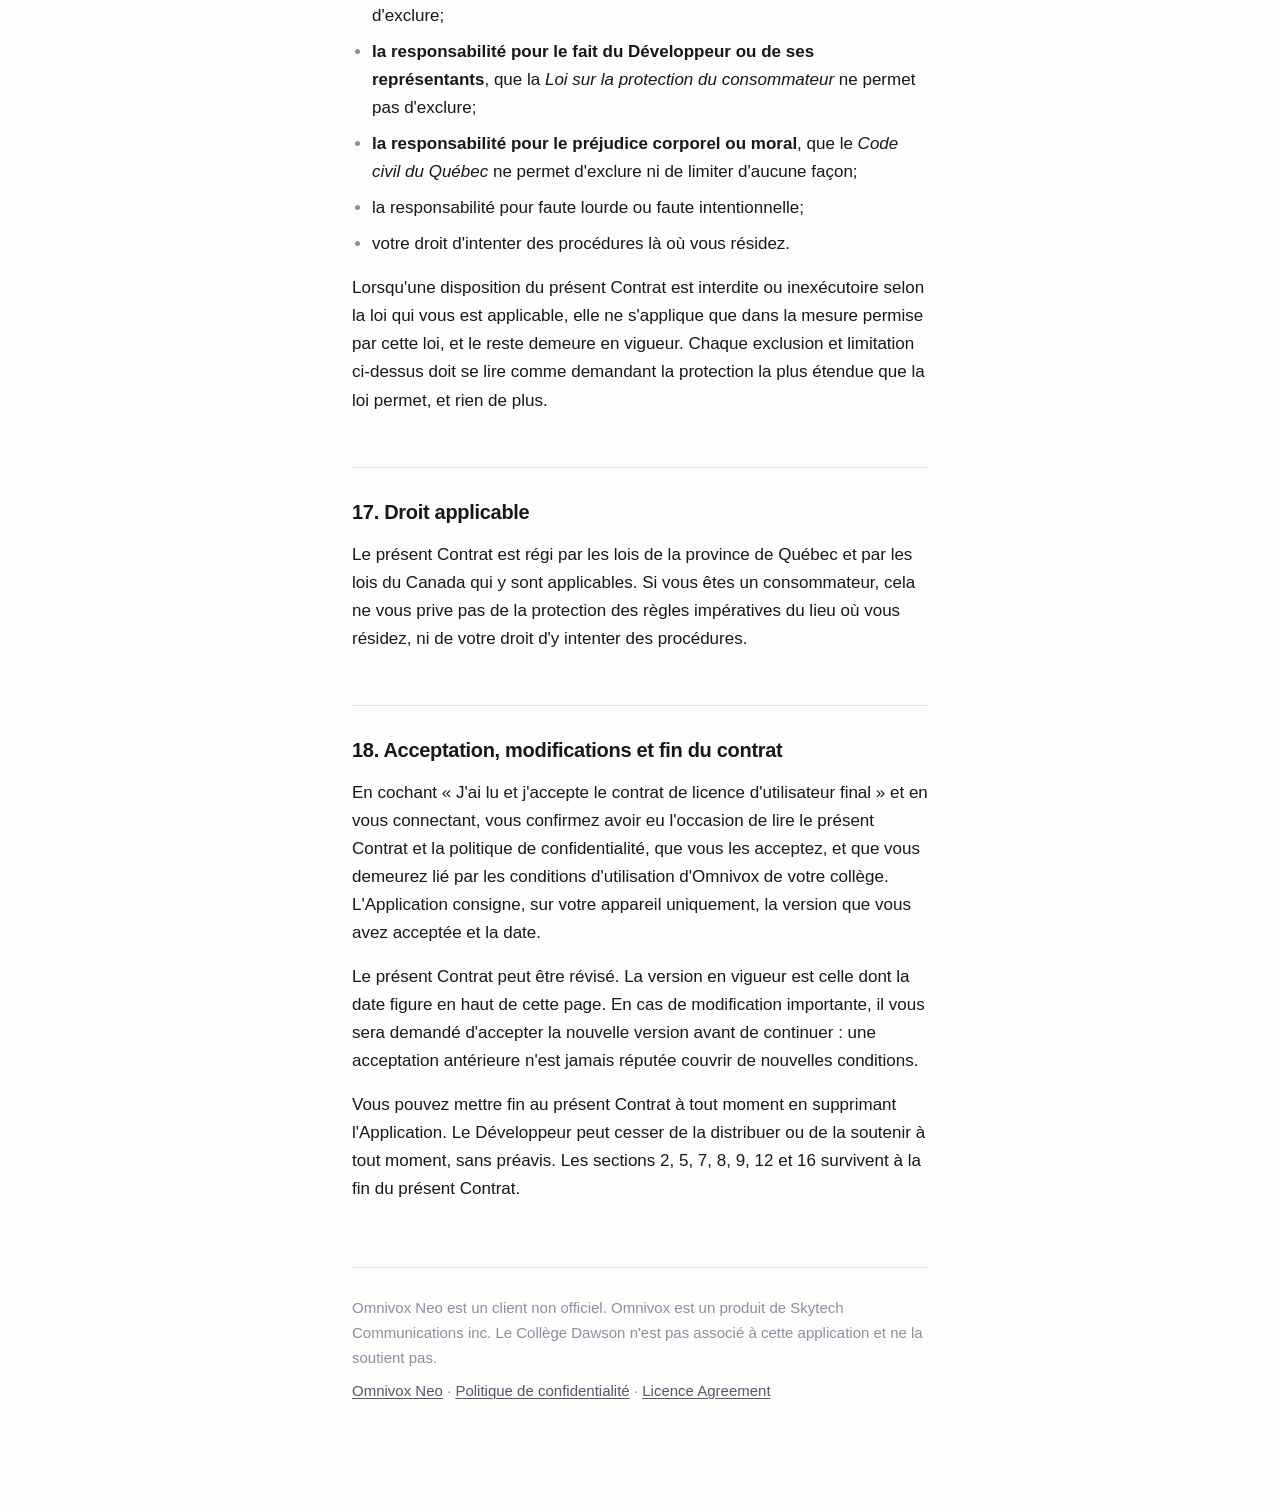
==== commit e9fe31a5: "Stop pretending the risk clause is a waiver, because it is not one The Quebec research came back and" ====
--- a/docs/conditions.html
+++ b/docs/conditions.html
@@ -102,7 +102,7 @@
   <li>une session laissée dans un état que le système de votre collège refuse, vous obligeant à vous reconnecter ou à communiquer avec votre collège.</li>
 </ul>
 
-<p><strong>Vous acceptez et assumez ces risques.</strong> Vous reconnaissez que l'Application est un logiciel indépendant et non officiel fourni gratuitement; qu'elle n'a été ni examinée ni certifiée par votre collège, par Skytech ou par qui que ce soit; et que vous l'utilisez à vos risques et selon votre propre jugement. Vous acceptez de vérifier dans le portail officiel d'Omnivox toute action ayant des conséquences. Si l'un des résultats ci-dessus vous causerait un préjudice scolaire ou financier sérieux, n'utilisez pas l'Application à cette fin : utilisez le site officiel.</p>
+<p><strong>Vous reconnaissez et acceptez ces risques.</strong> Vous reconnaissez que l'Application est un logiciel indépendant et non officiel fourni gratuitement; qu'elle n'a été ni examinée ni certifiée par votre collège, par Skytech ou par qui que ce soit; et que vous l'utilisez selon votre propre jugement. Vous acceptez de vérifier dans le portail officiel d'Omnivox toute action ayant des conséquences. Si l'un des résultats ci-dessus vous causerait un préjudice scolaire ou financier sérieux, n'utilisez pas l'Application à cette fin : utilisez le site officiel.</p>
 
 <h2 id="soutien">6. Entretien et soutien</h2>
 
@@ -164,15 +164,18 @@
 
 <p>Omnivox Neo est un projet indépendant et n'est pas exploité par le Collège Dawson ou Skytech Communications inc., ni pour leur compte. Pour tout ce qui concerne votre dossier étudiant lui-même, adressez-vous au Collège Dawson : ce sont eux qui détiennent ces renseignements; l'Application ne fait que les afficher.</p>
 
+<p>Pour être précis sur ce qu'est ce paragraphe et sur ce qu'il n'est pas : il s'agit d'une <strong>divulgation</strong>, afin que vous sachiez ce que l'Application peut faire avant de la laisser faire. <strong>Ce n'est pas une renonciation à vos droits, et cela ne pourrait pas en être une.</strong> En vertu de la <em>Loi sur la protection du consommateur</em> du Québec, un commerçant ne peut être libéré des conséquences de son propre fait, et aucun consommateur ne peut renoncer aux droits que cette loi lui confère — rien dans la présente section, ni ailleurs dans le présent Contrat, ne libère donc le Développeur de sa responsabilité pour sa propre faute. Cette section sert à éviter que vous soyez pris au dépourvu. Voir la <a href="#limites">section 16</a>.</p>
+
 <h2 id="limites">16. Les limites du présent contrat</h2>
 
 <p>La présente section l'emporte sur toute disposition antérieure incompatible avec elle.</p>
 
-<p>Si vous êtes un consommateur au Québec, la <em>Loi sur la protection du consommateur</em> et le <em>Code civil du Québec</em> vous confèrent des droits qu'un contrat ne peut pas vous retirer. Rien dans le présent Contrat n'exclut, ne restreint ni ne modifie :</p>
+<p>Si vous êtes un consommateur au Québec, la <em>Loi sur la protection du consommateur</em> et le <em>Code civil du Québec</em> vous confèrent des droits qu'un contrat ne peut pas vous retirer — et la gratuité n'y change rien. Rien dans le présent Contrat n'exclut, ne restreint ni ne modifie :</p>
 
 <ul>
   <li>une garantie légale ou un droit que la loi applicable ne permet pas d'exclure;</li>
-  <li>la responsabilité pour le préjudice corporel ou moral;</li>
+  <li><strong>la responsabilité pour le fait du Développeur ou de ses représentants</strong>, que la <em>Loi sur la protection du consommateur</em> ne permet pas d'exclure;</li>
+  <li><strong>la responsabilité pour le préjudice corporel ou moral</strong>, que le <em>Code civil du Québec</em> ne permet d'exclure ni de limiter d'aucune façon;</li>
   <li>la responsabilité pour faute lourde ou faute intentionnelle;</li>
   <li>votre droit d'intenter des procédures là où vous résidez.</li>
 </ul>
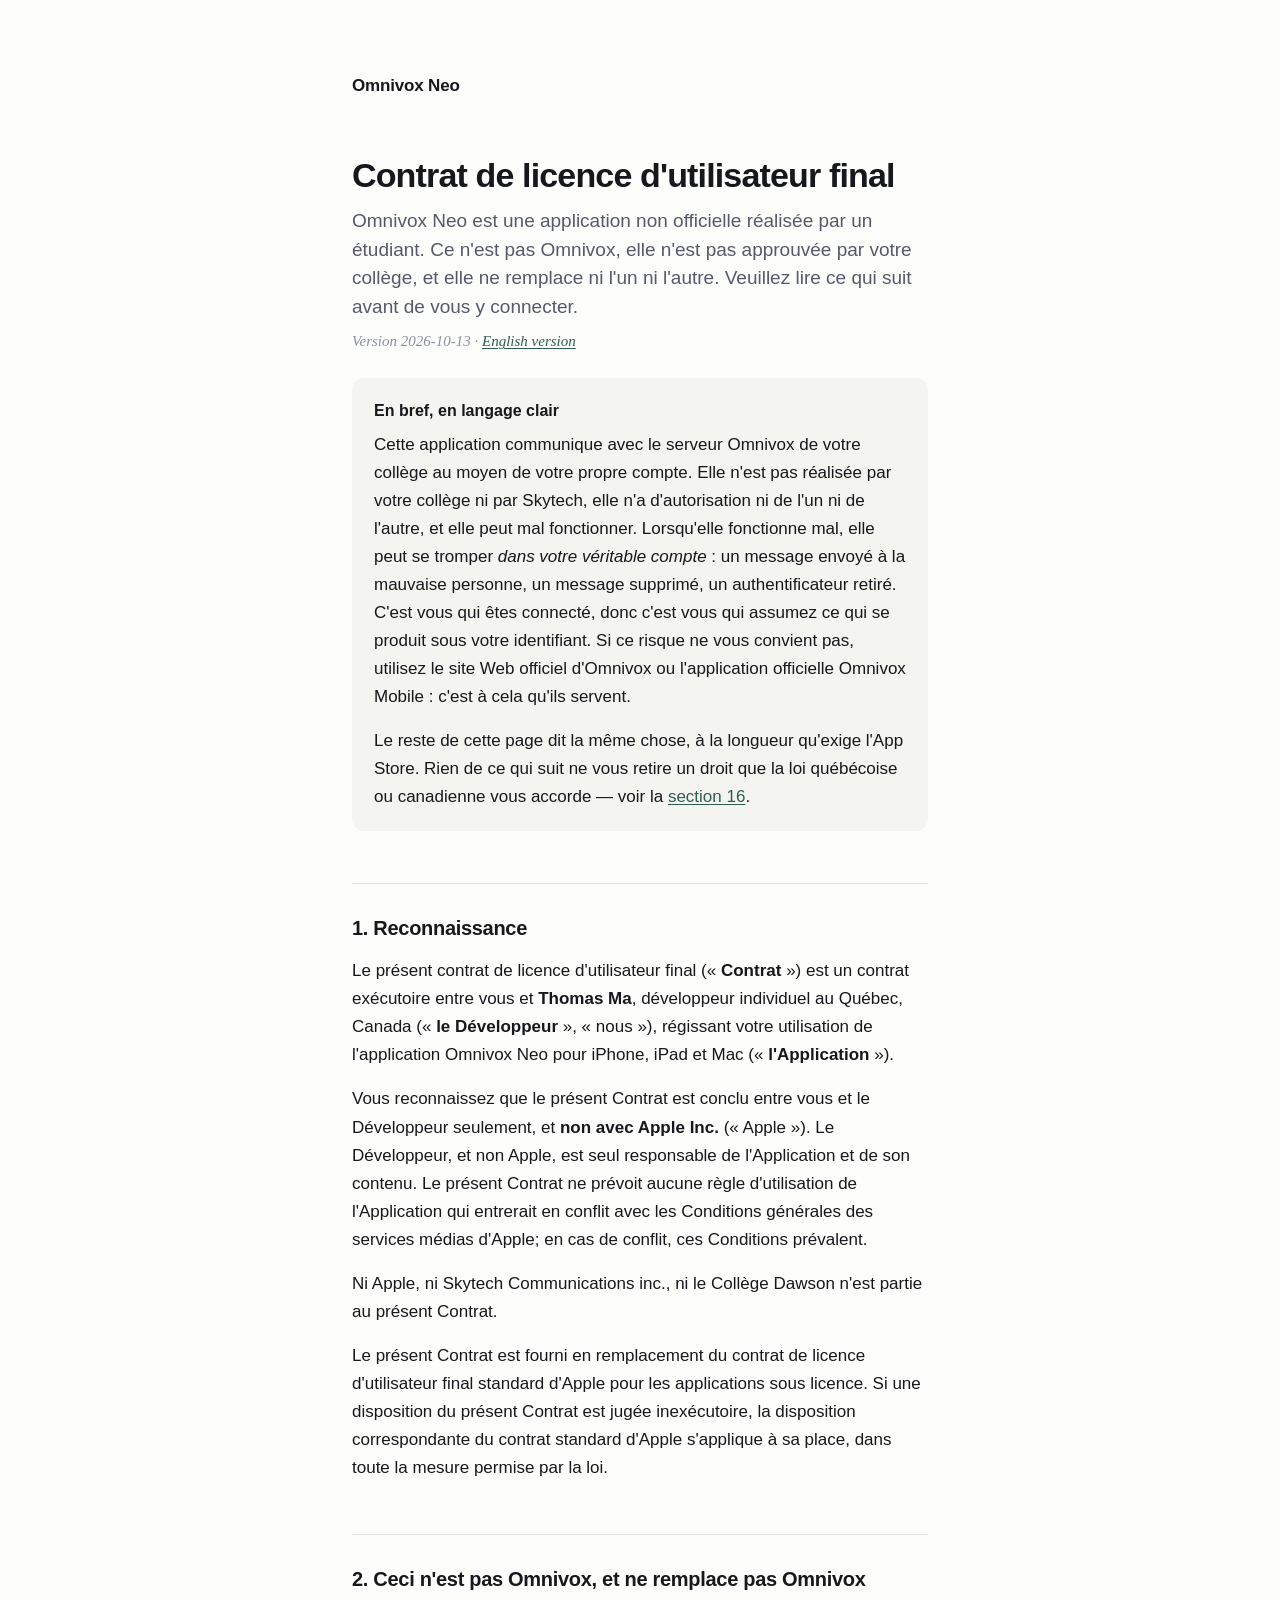
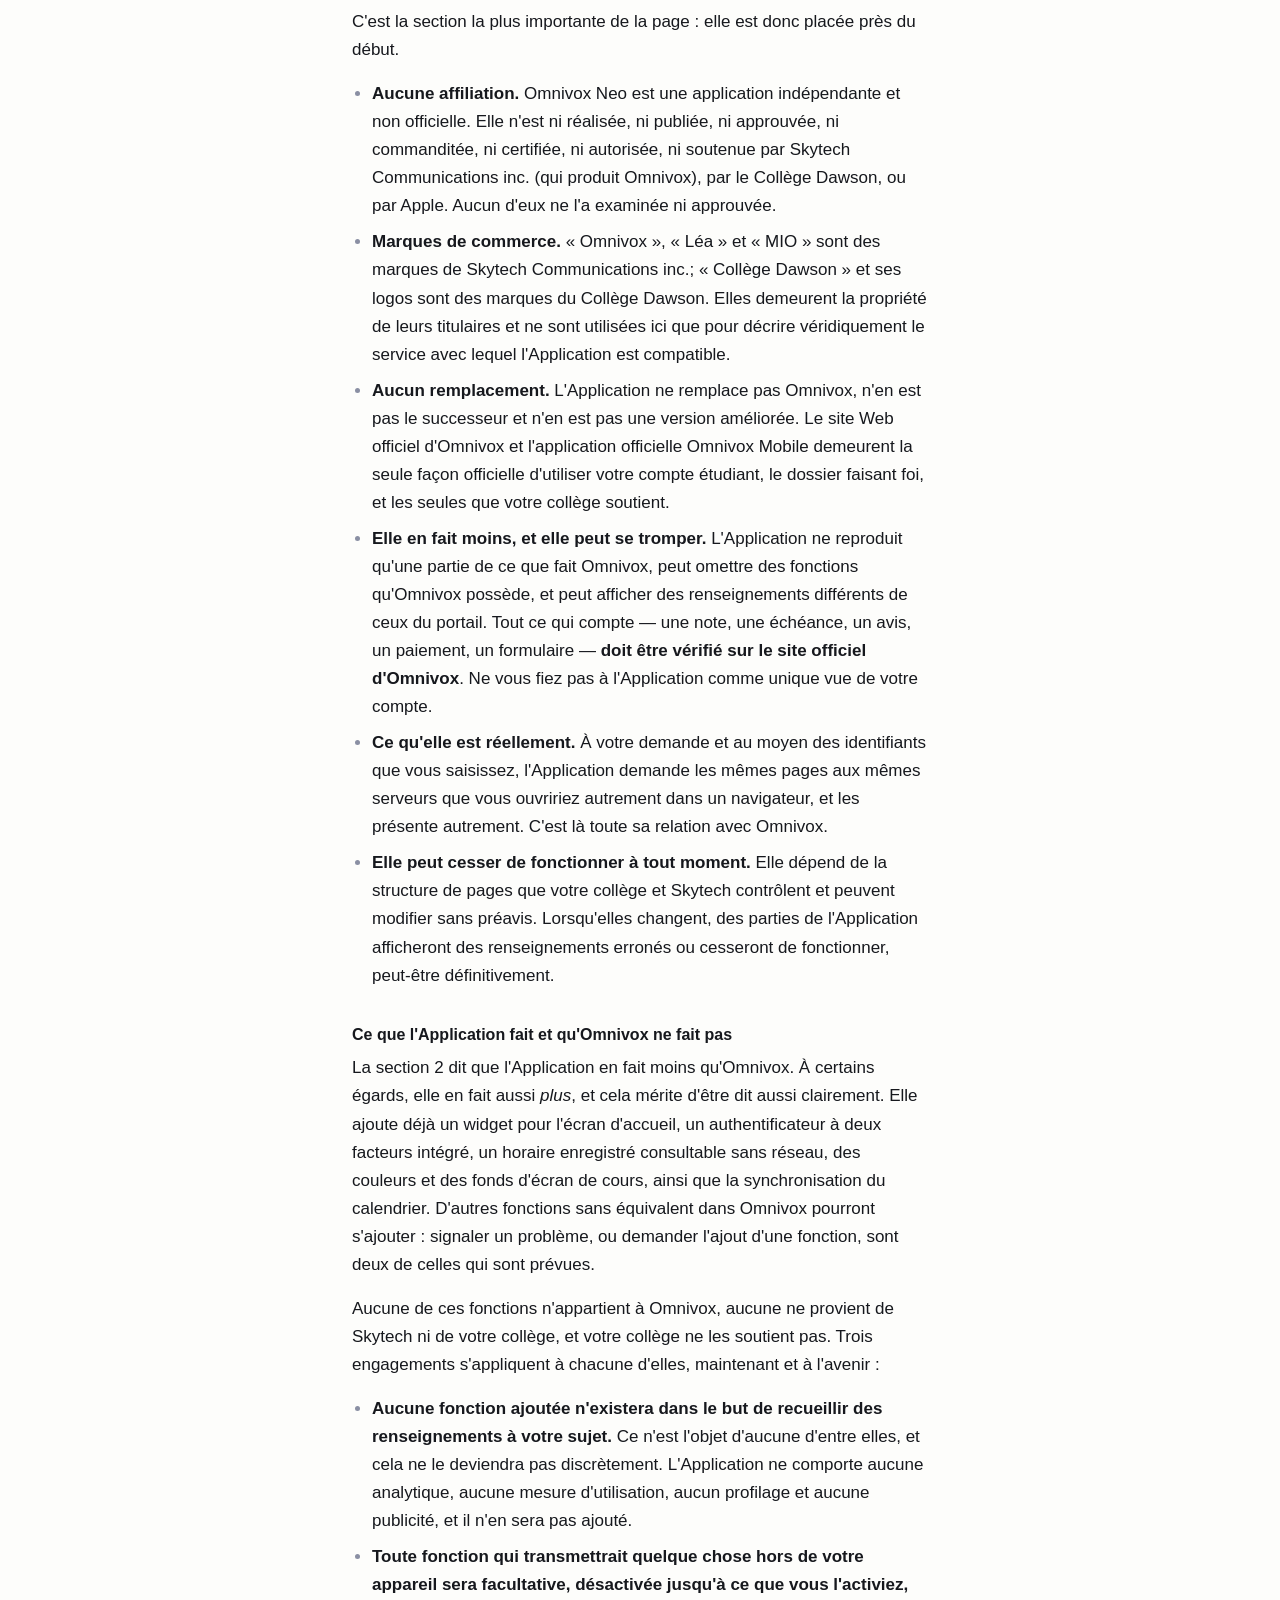
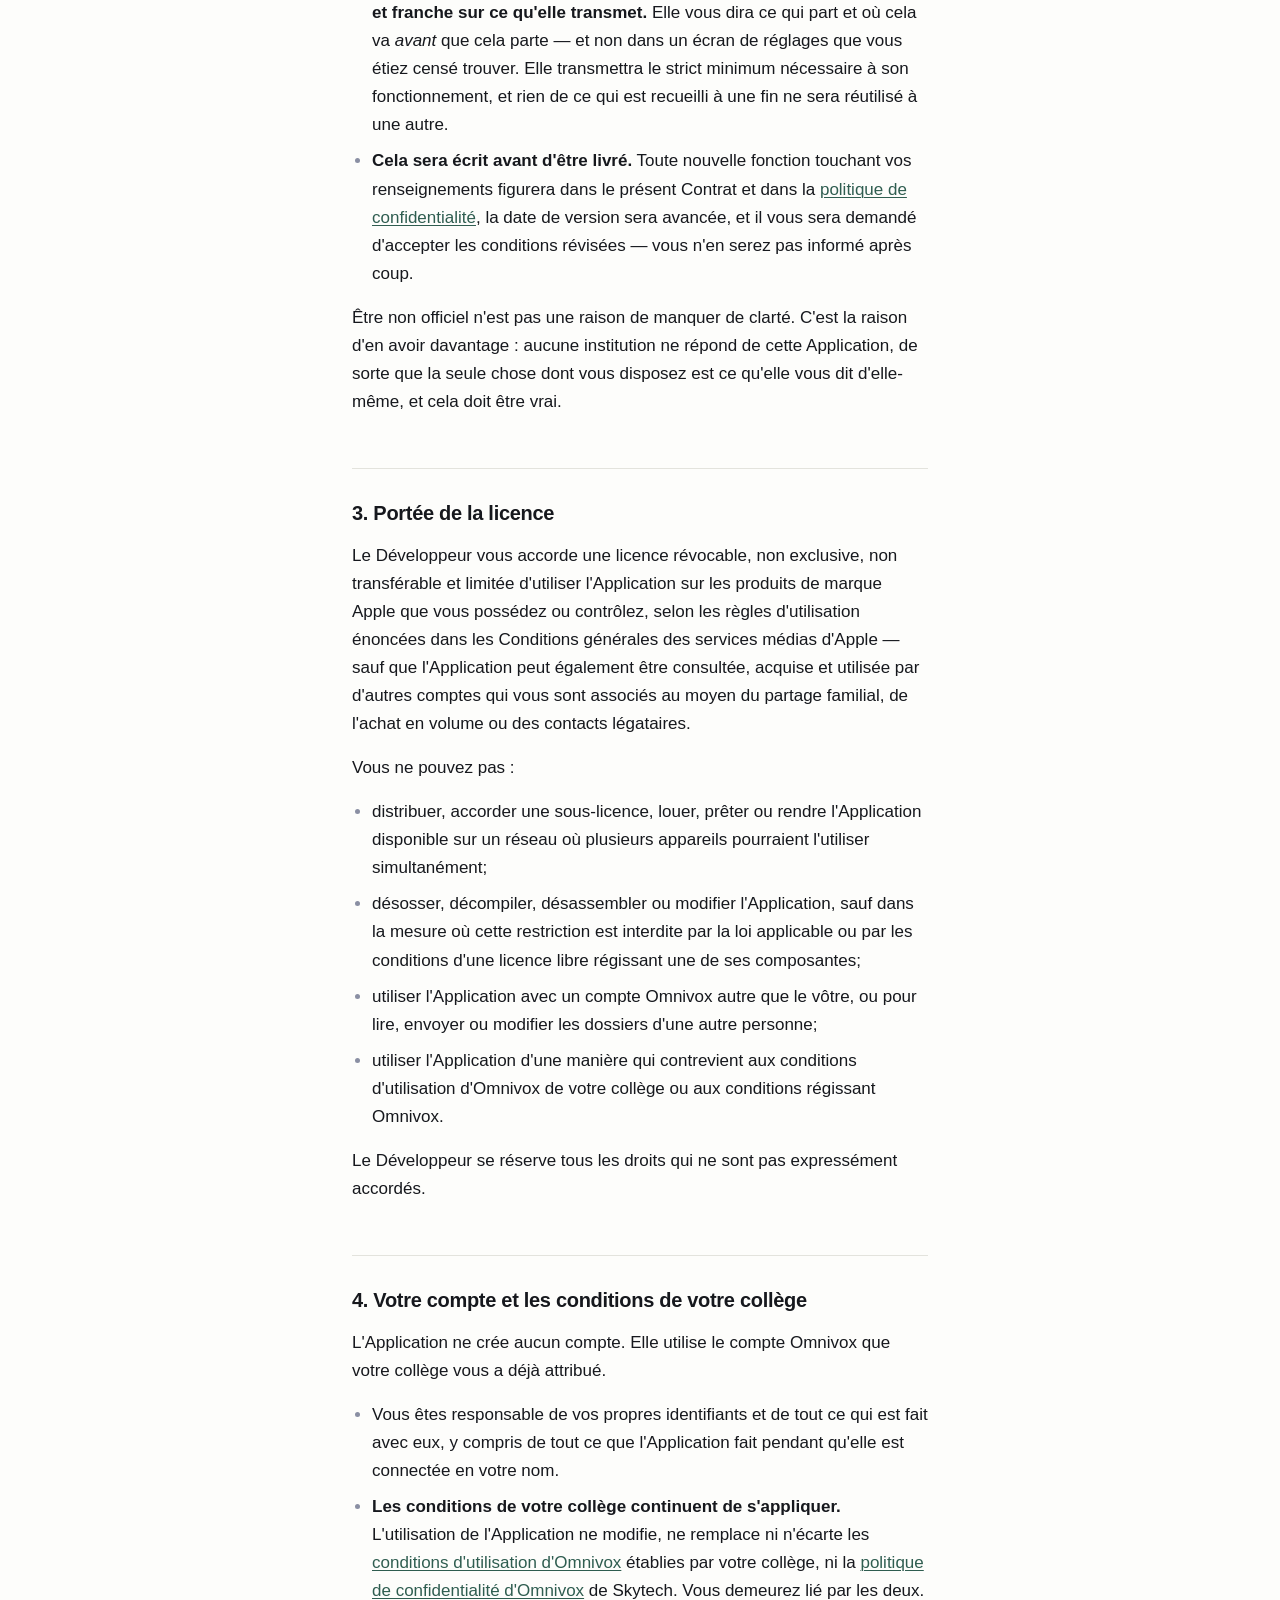
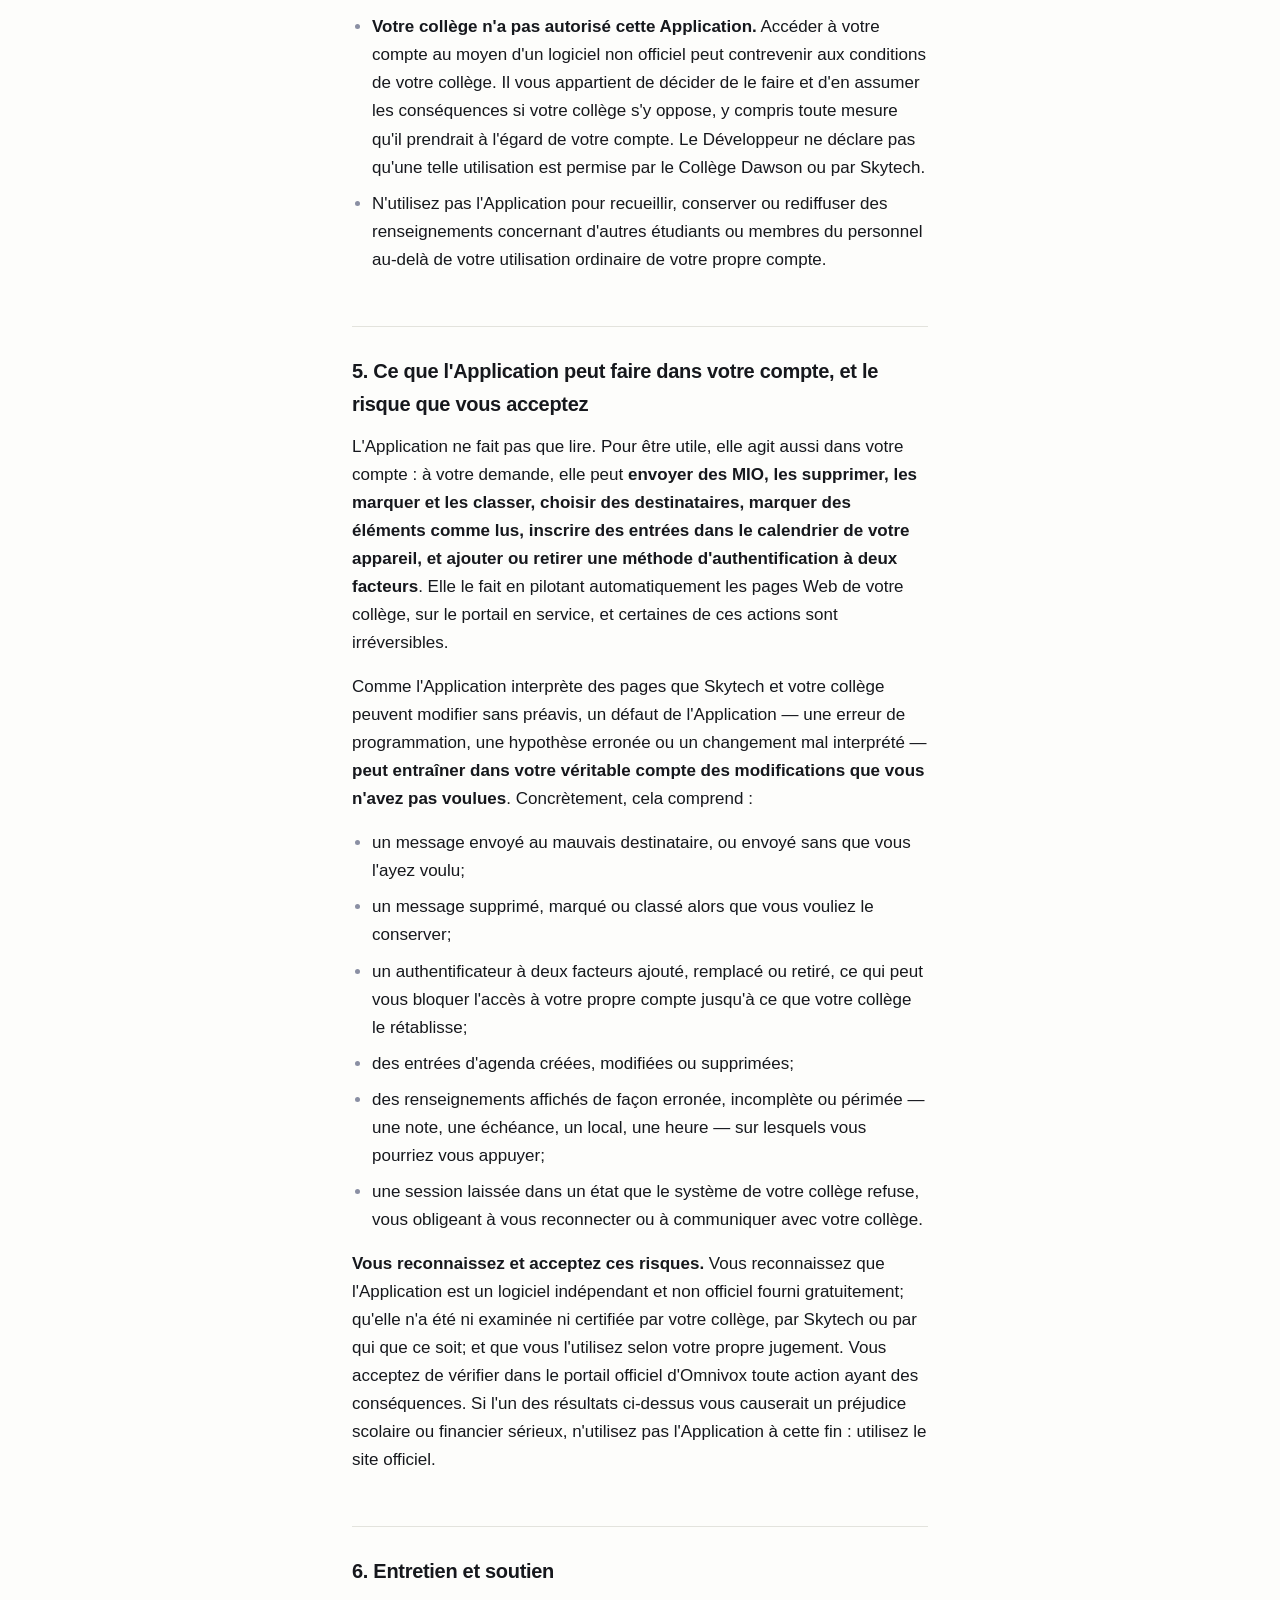
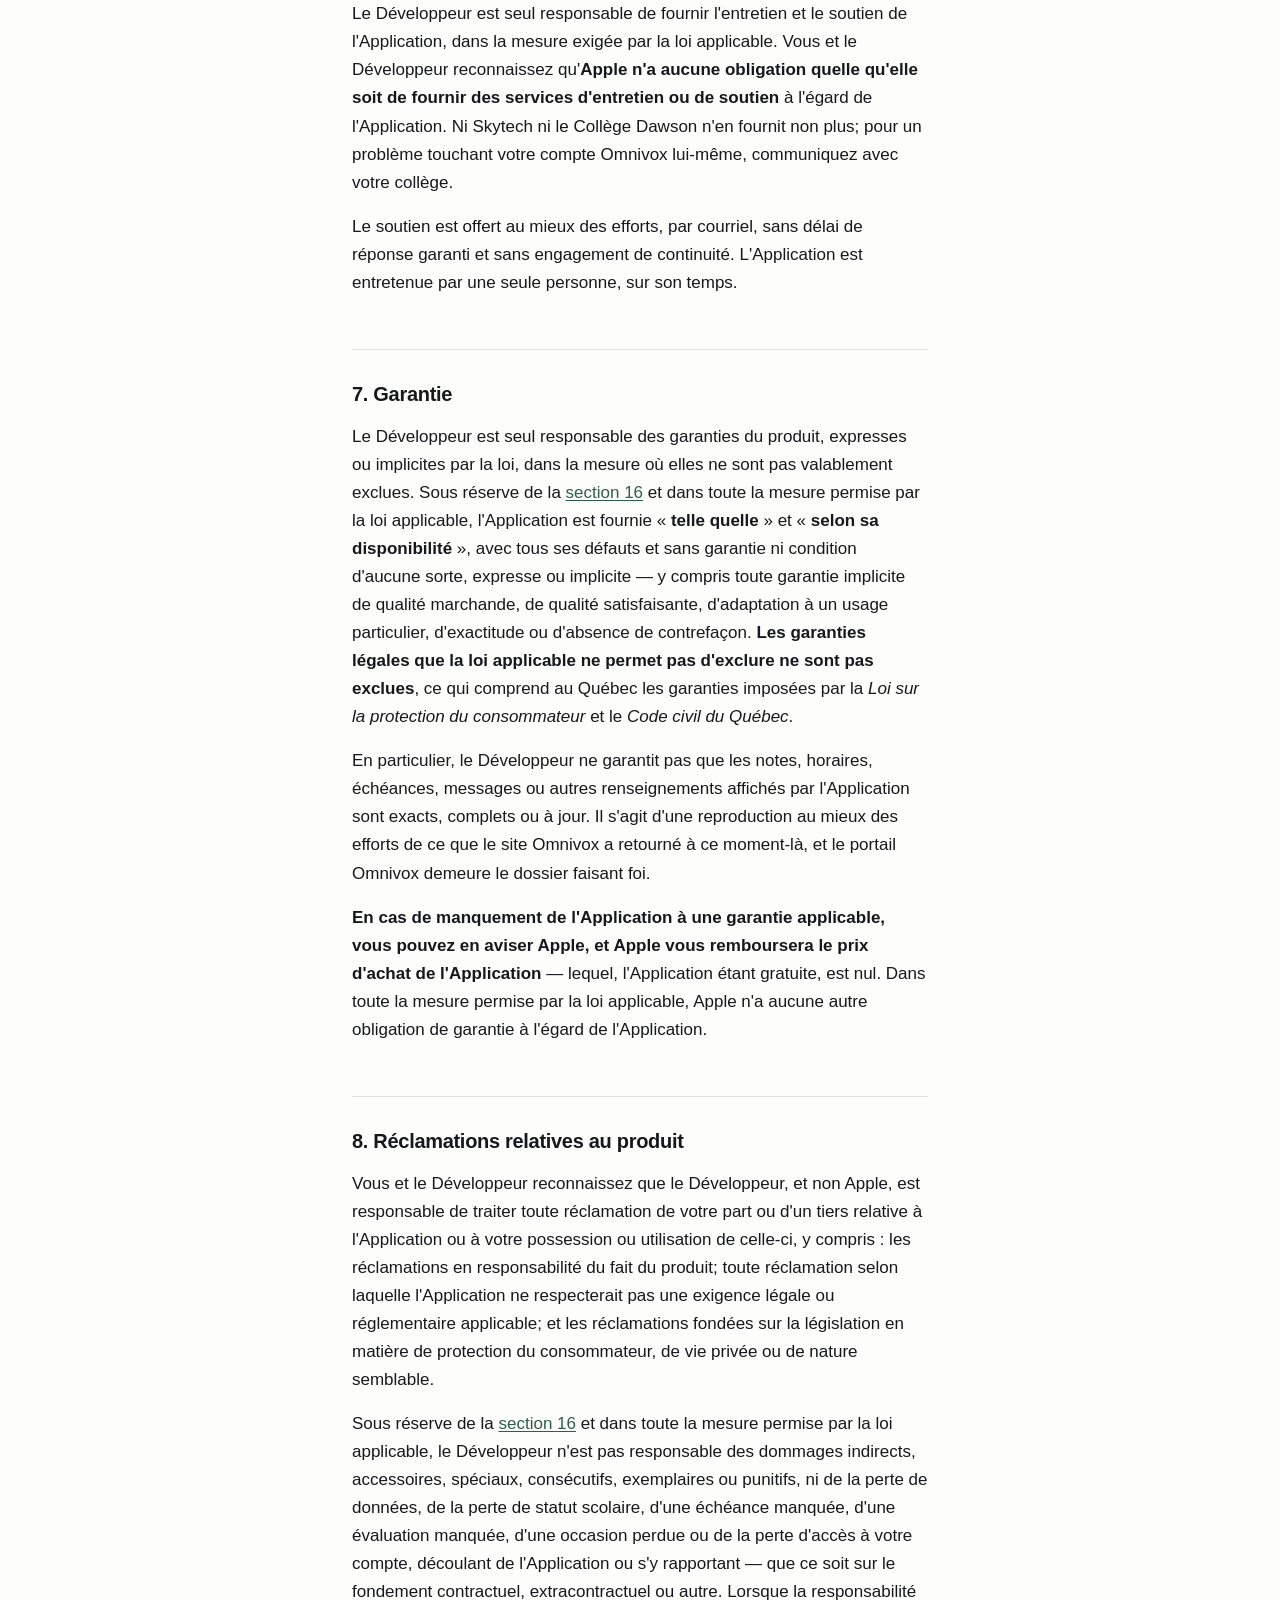
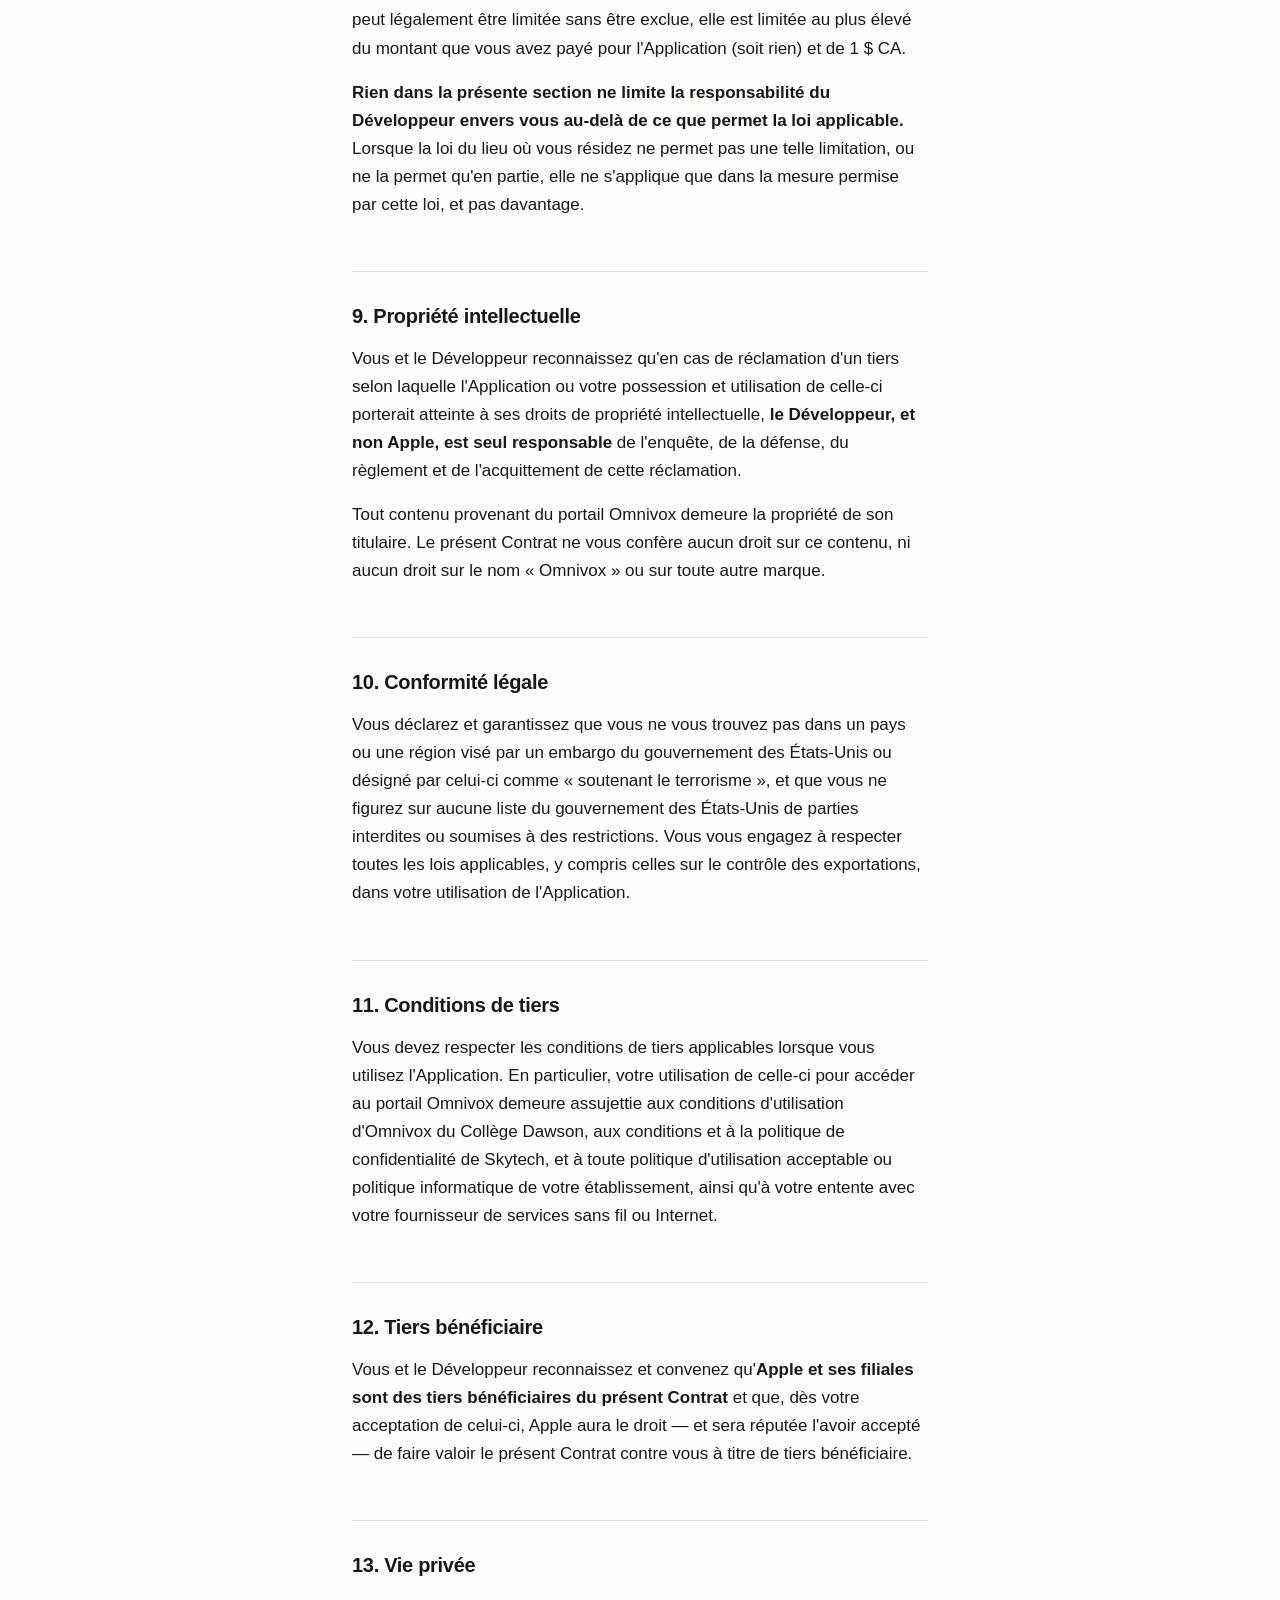
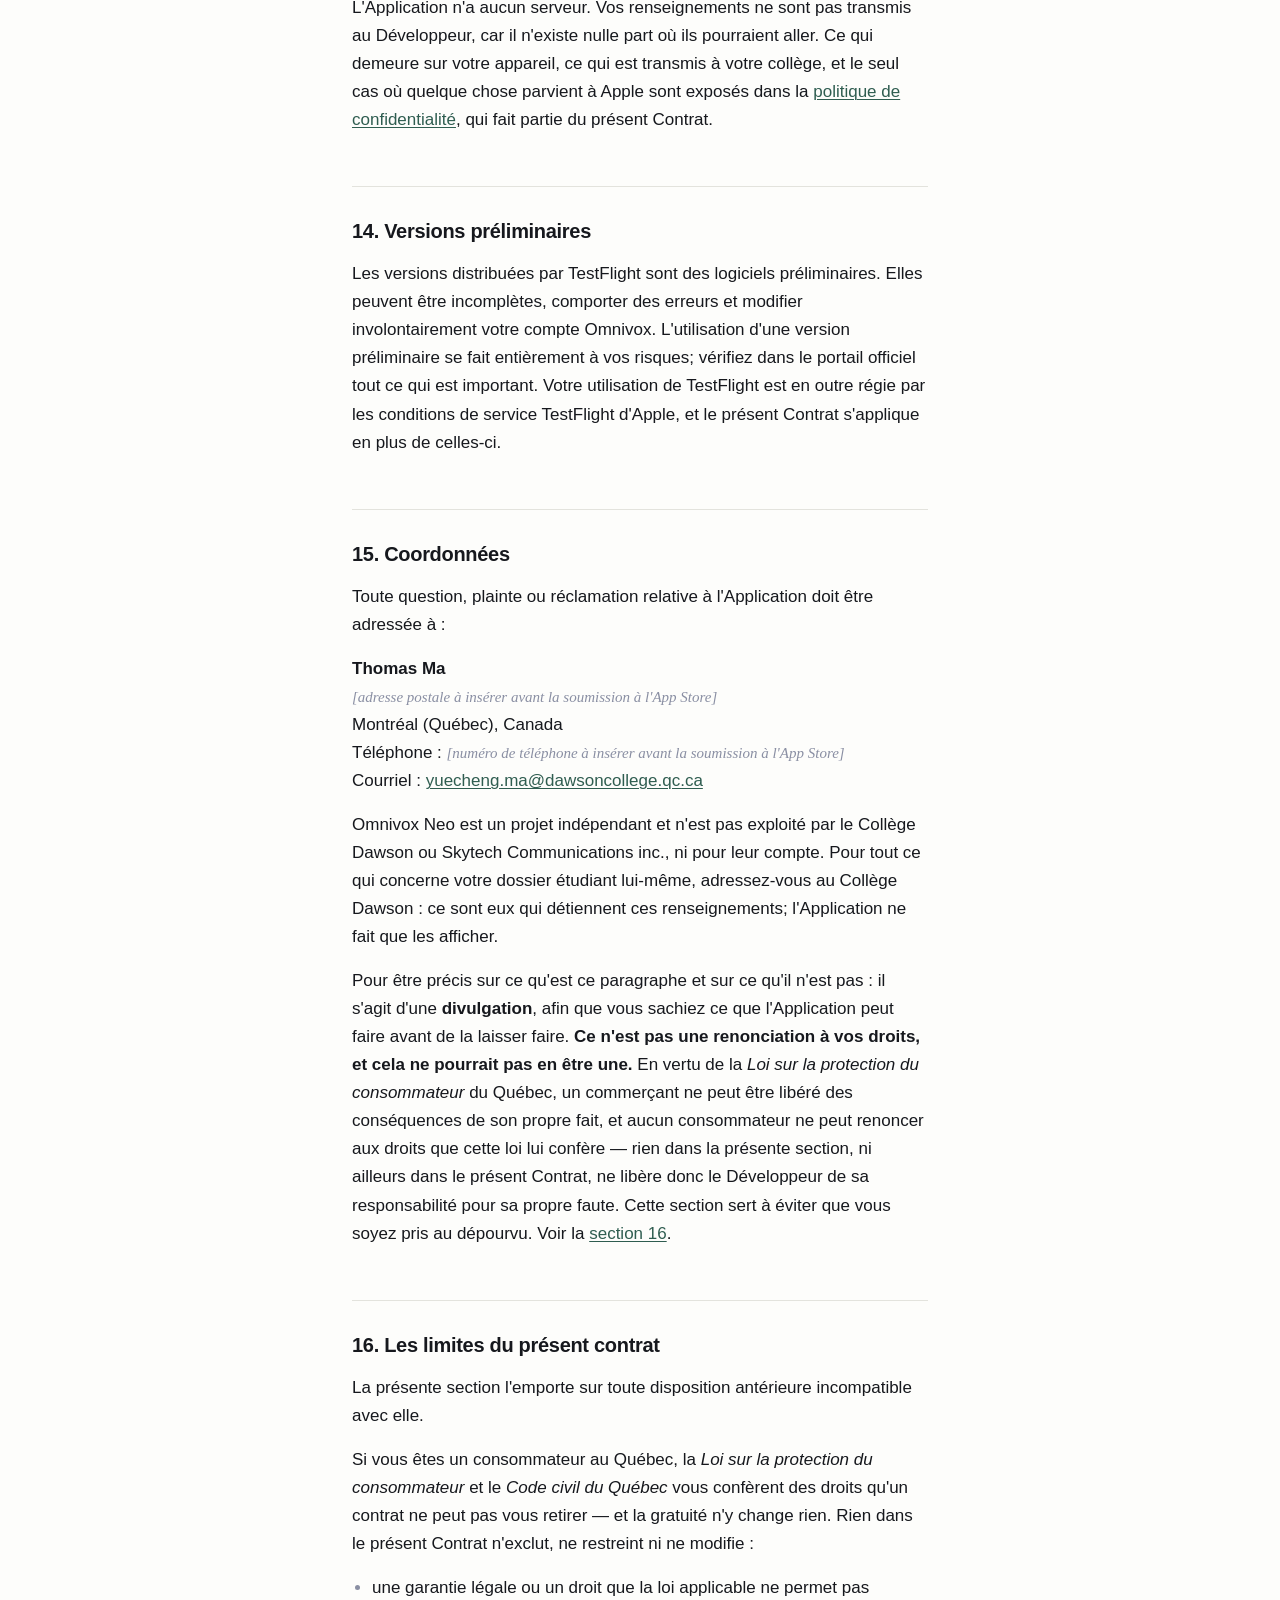
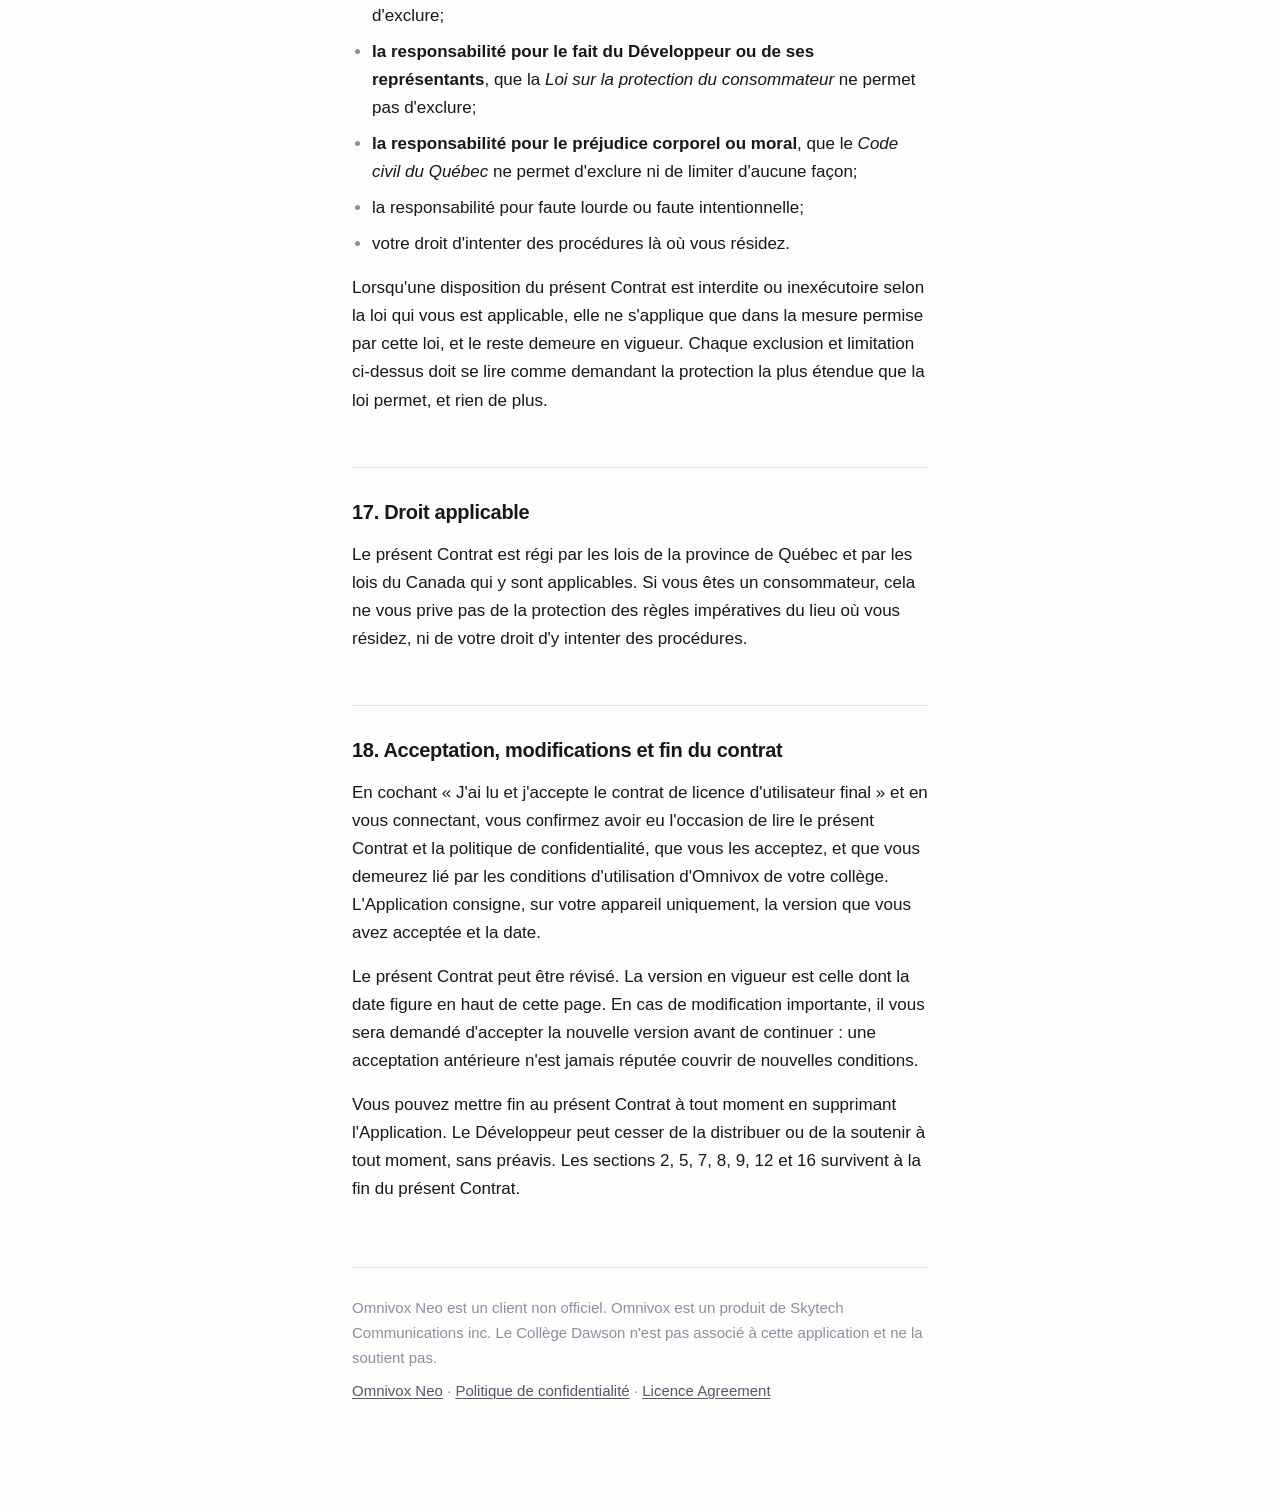
==== commit 1cf80576: "Use the Dawson address as the contact everywhere Every published document, both languages, the copie" ====
--- a/docs/conditions.html
+++ b/docs/conditions.html
@@ -160,7 +160,7 @@
 <span class="stamp">[adresse postale à insérer avant la soumission à l'App Store]</span><br>
 Montréal (Québec), Canada<br>
 Téléphone : <span class="stamp">[numéro de téléphone à insérer avant la soumission à l'App Store]</span><br>
-Courriel : <a href="mailto:ma.yuecheng@kells.ca">ma.yuecheng@kells.ca</a></p>
+Courriel : <a href="mailto:yuecheng.ma@dawsoncollege.qc.ca">yuecheng.ma@dawsoncollege.qc.ca</a></p>
 
 <p>Omnivox Neo est un projet indépendant et n'est pas exploité par le Collège Dawson ou Skytech Communications inc., ni pour leur compte. Pour tout ce qui concerne votre dossier étudiant lui-même, adressez-vous au Collège Dawson : ce sont eux qui détiennent ces renseignements; l'Application ne fait que les afficher.</p>
 
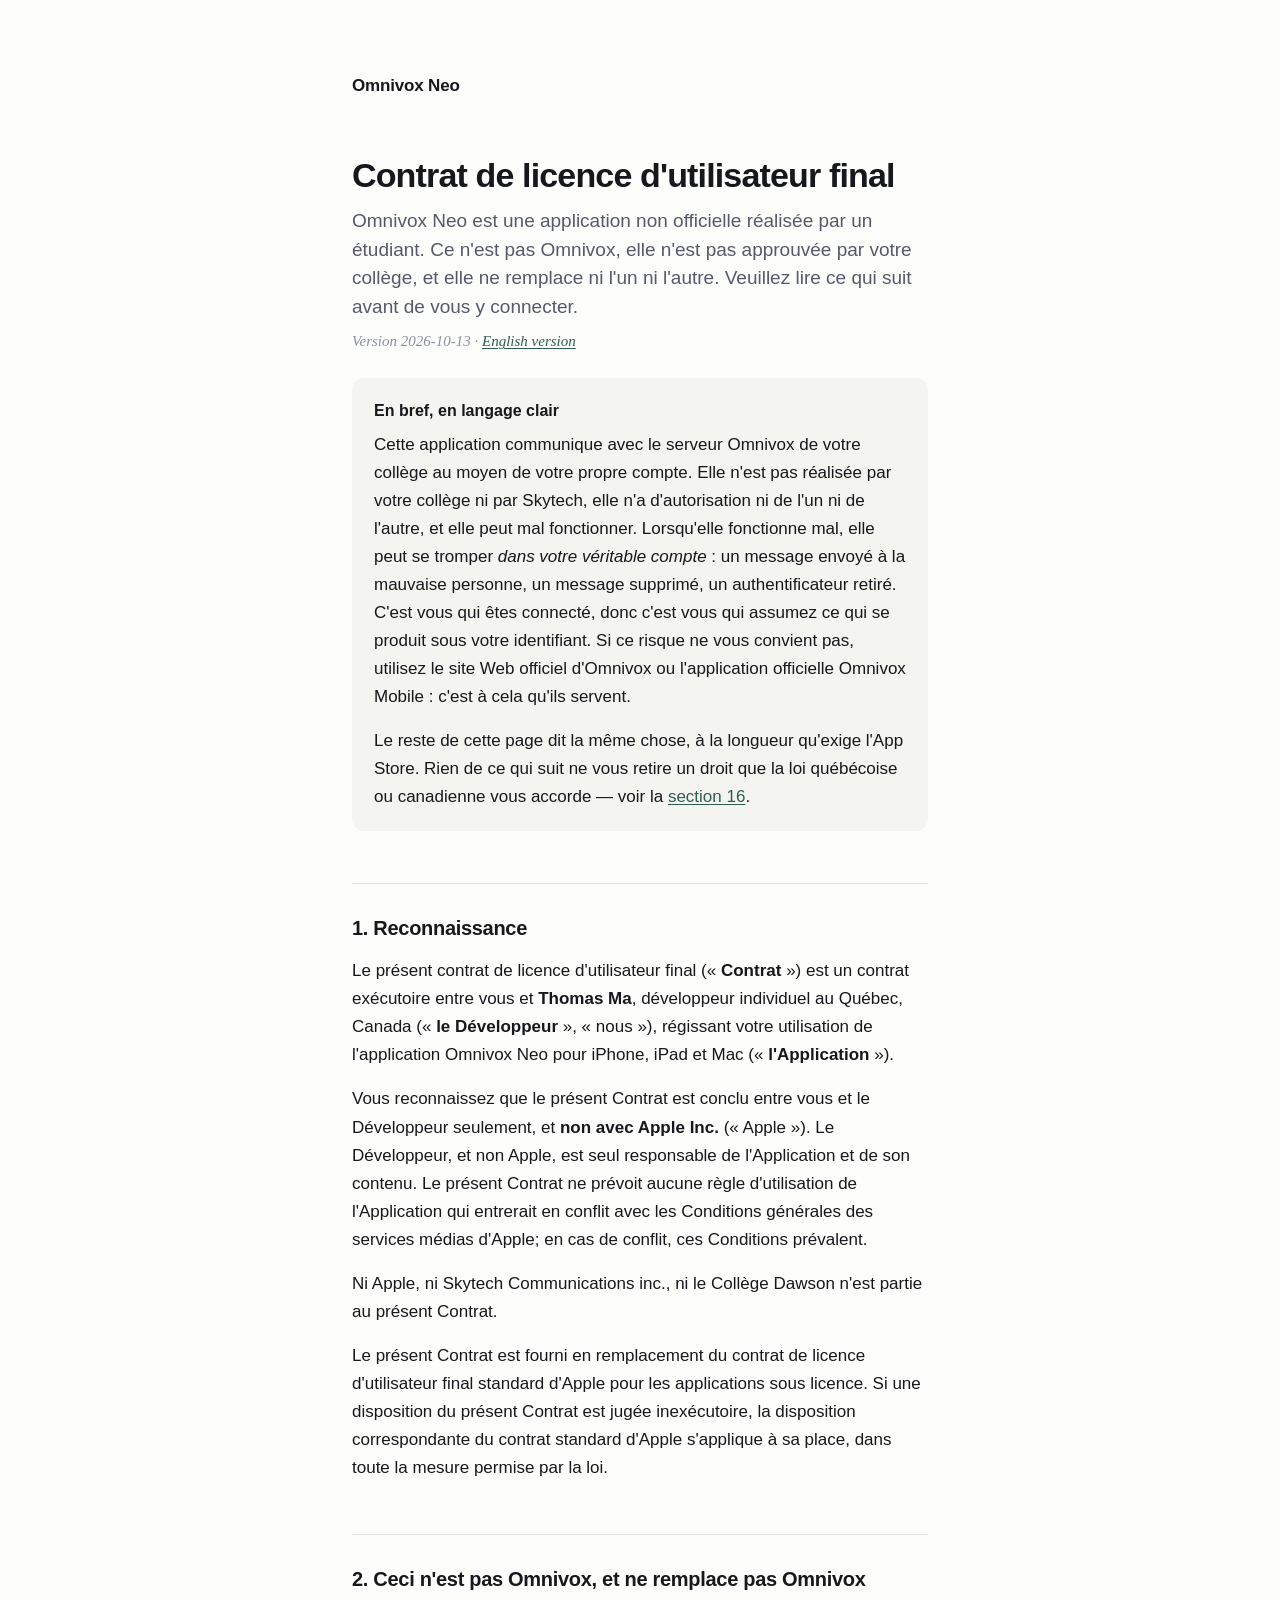
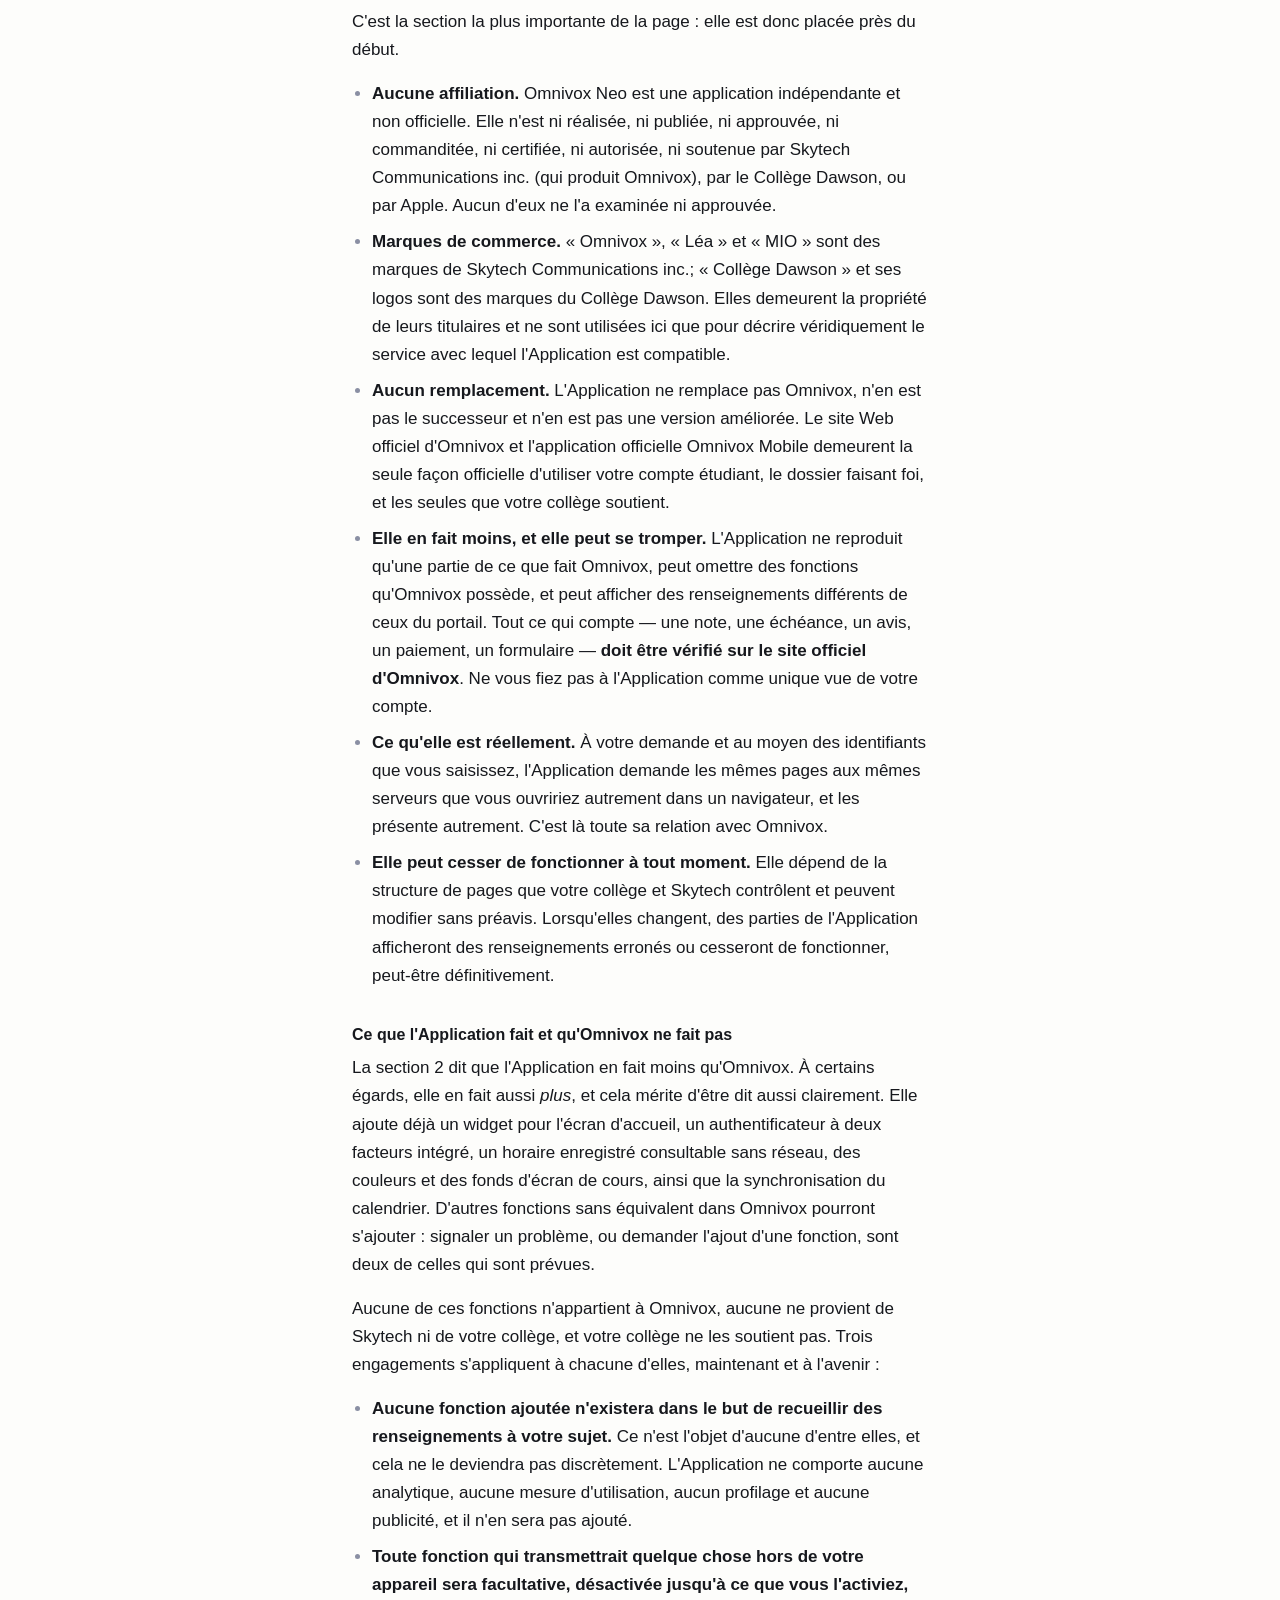
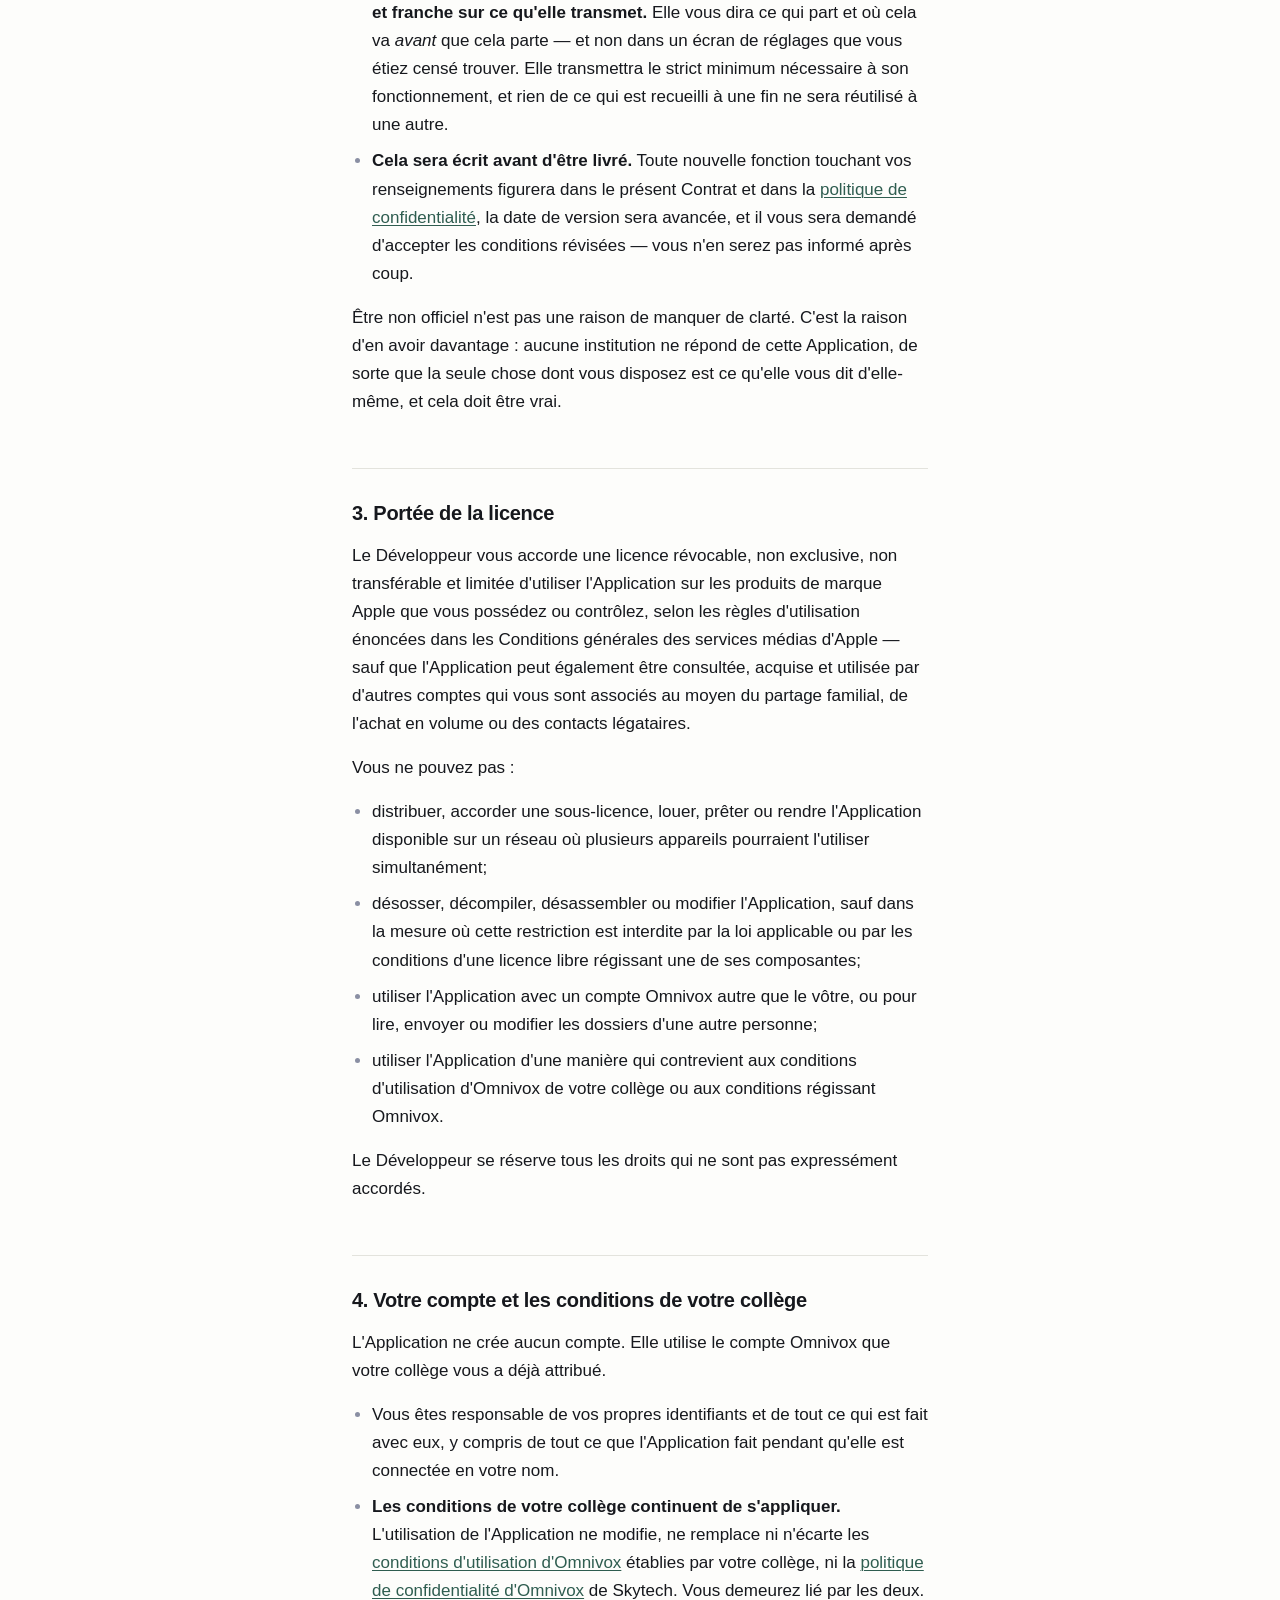
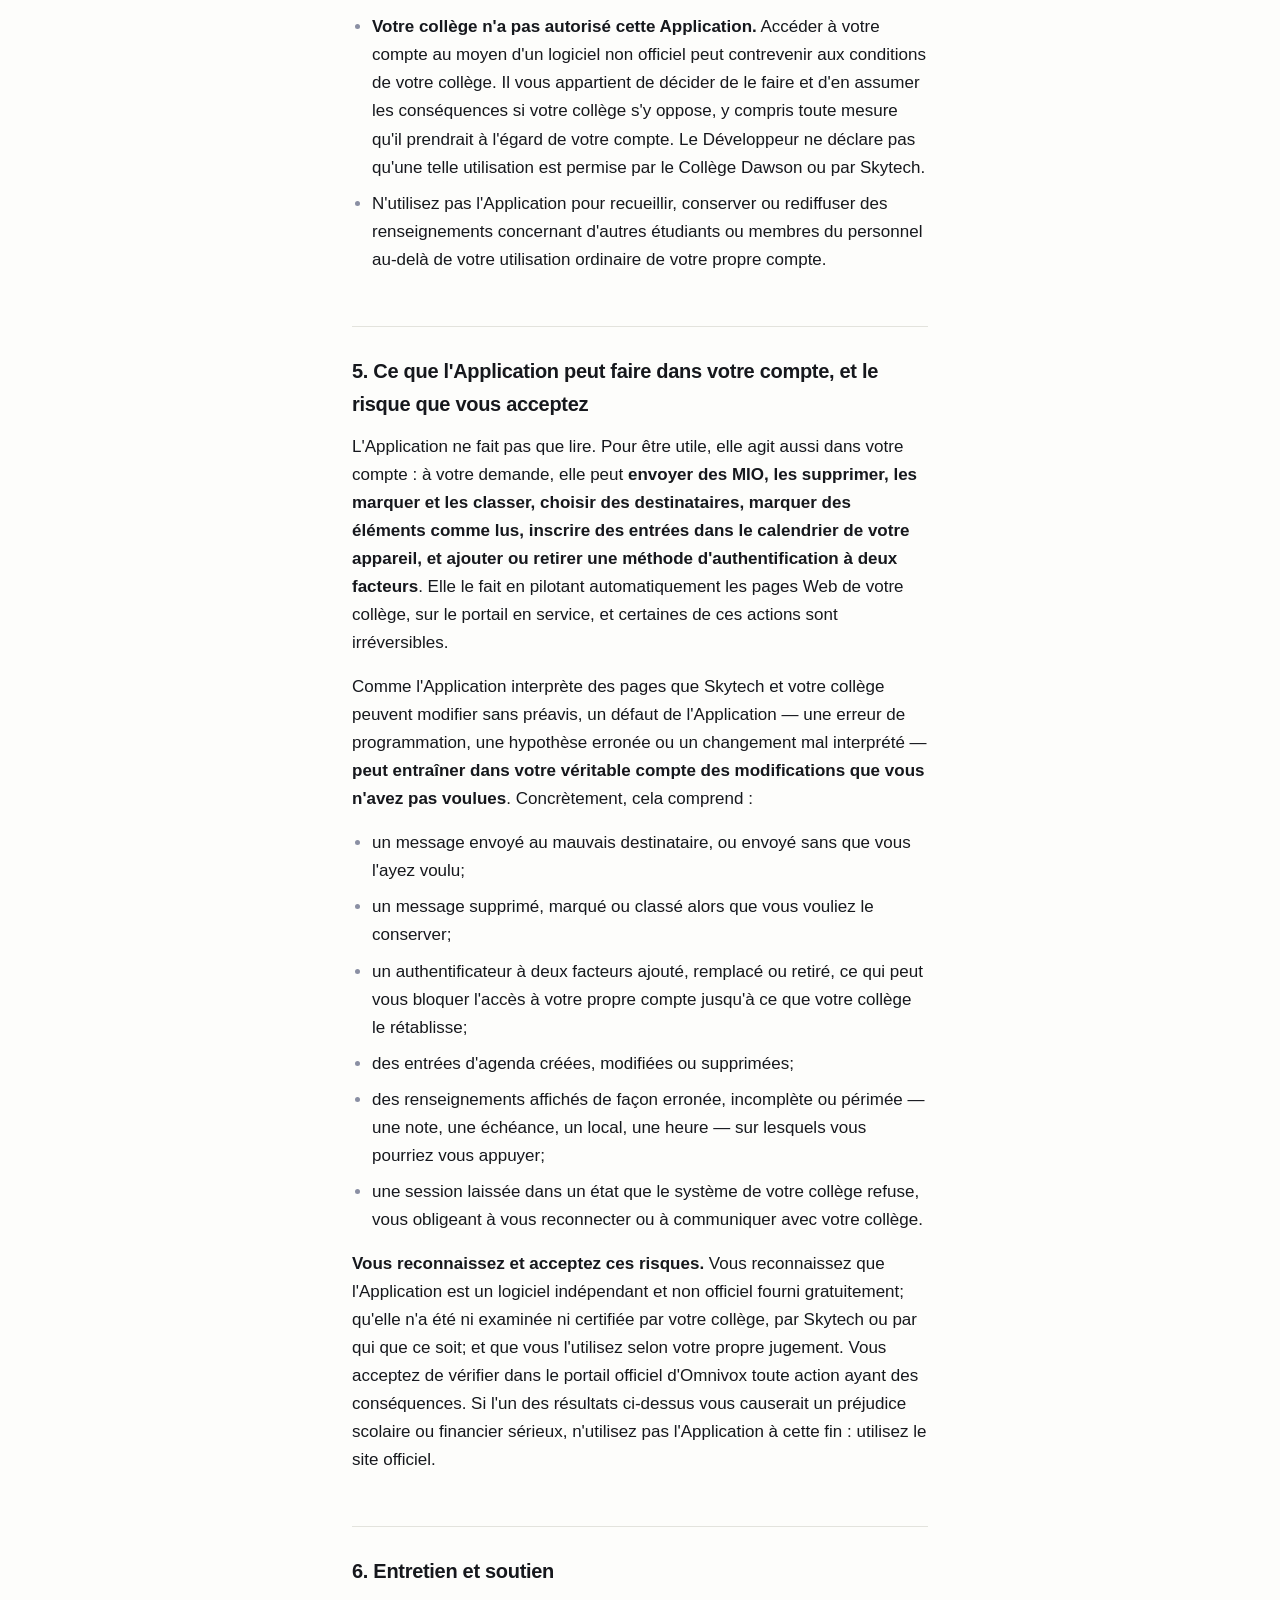
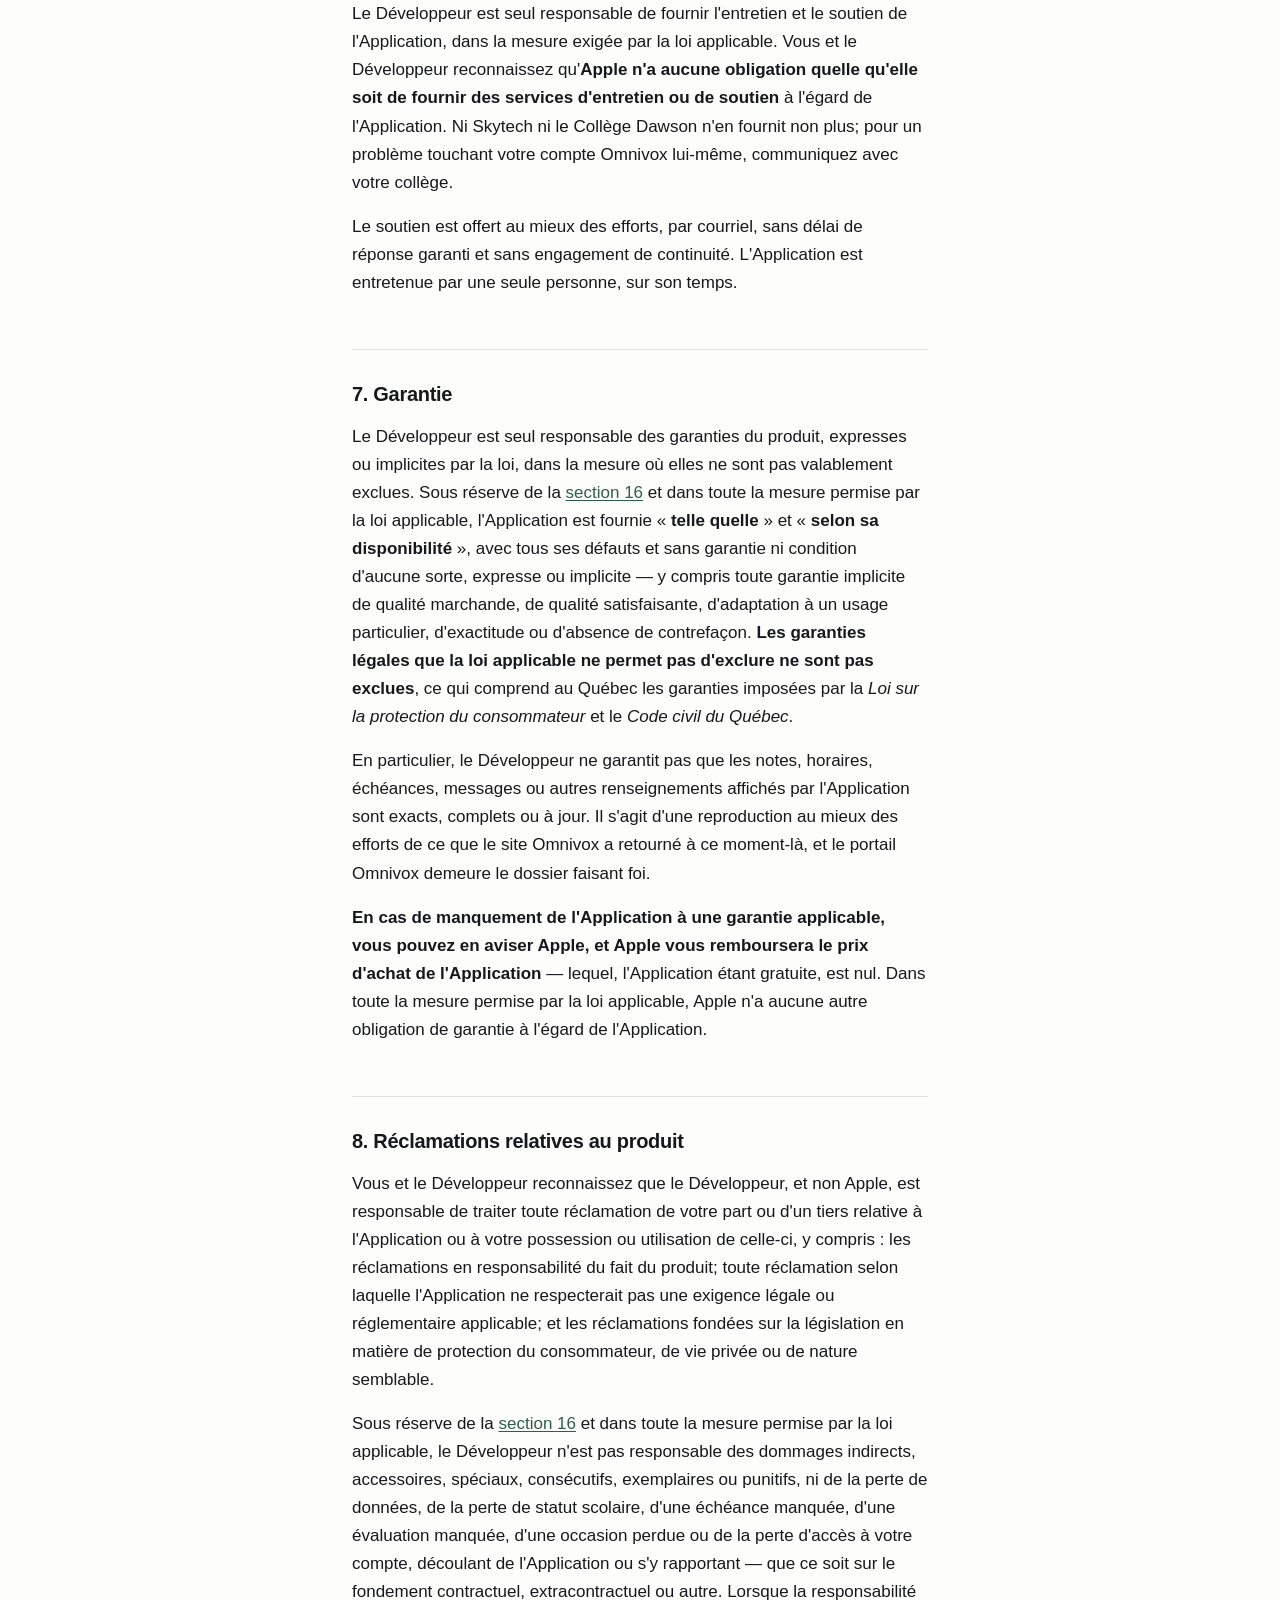
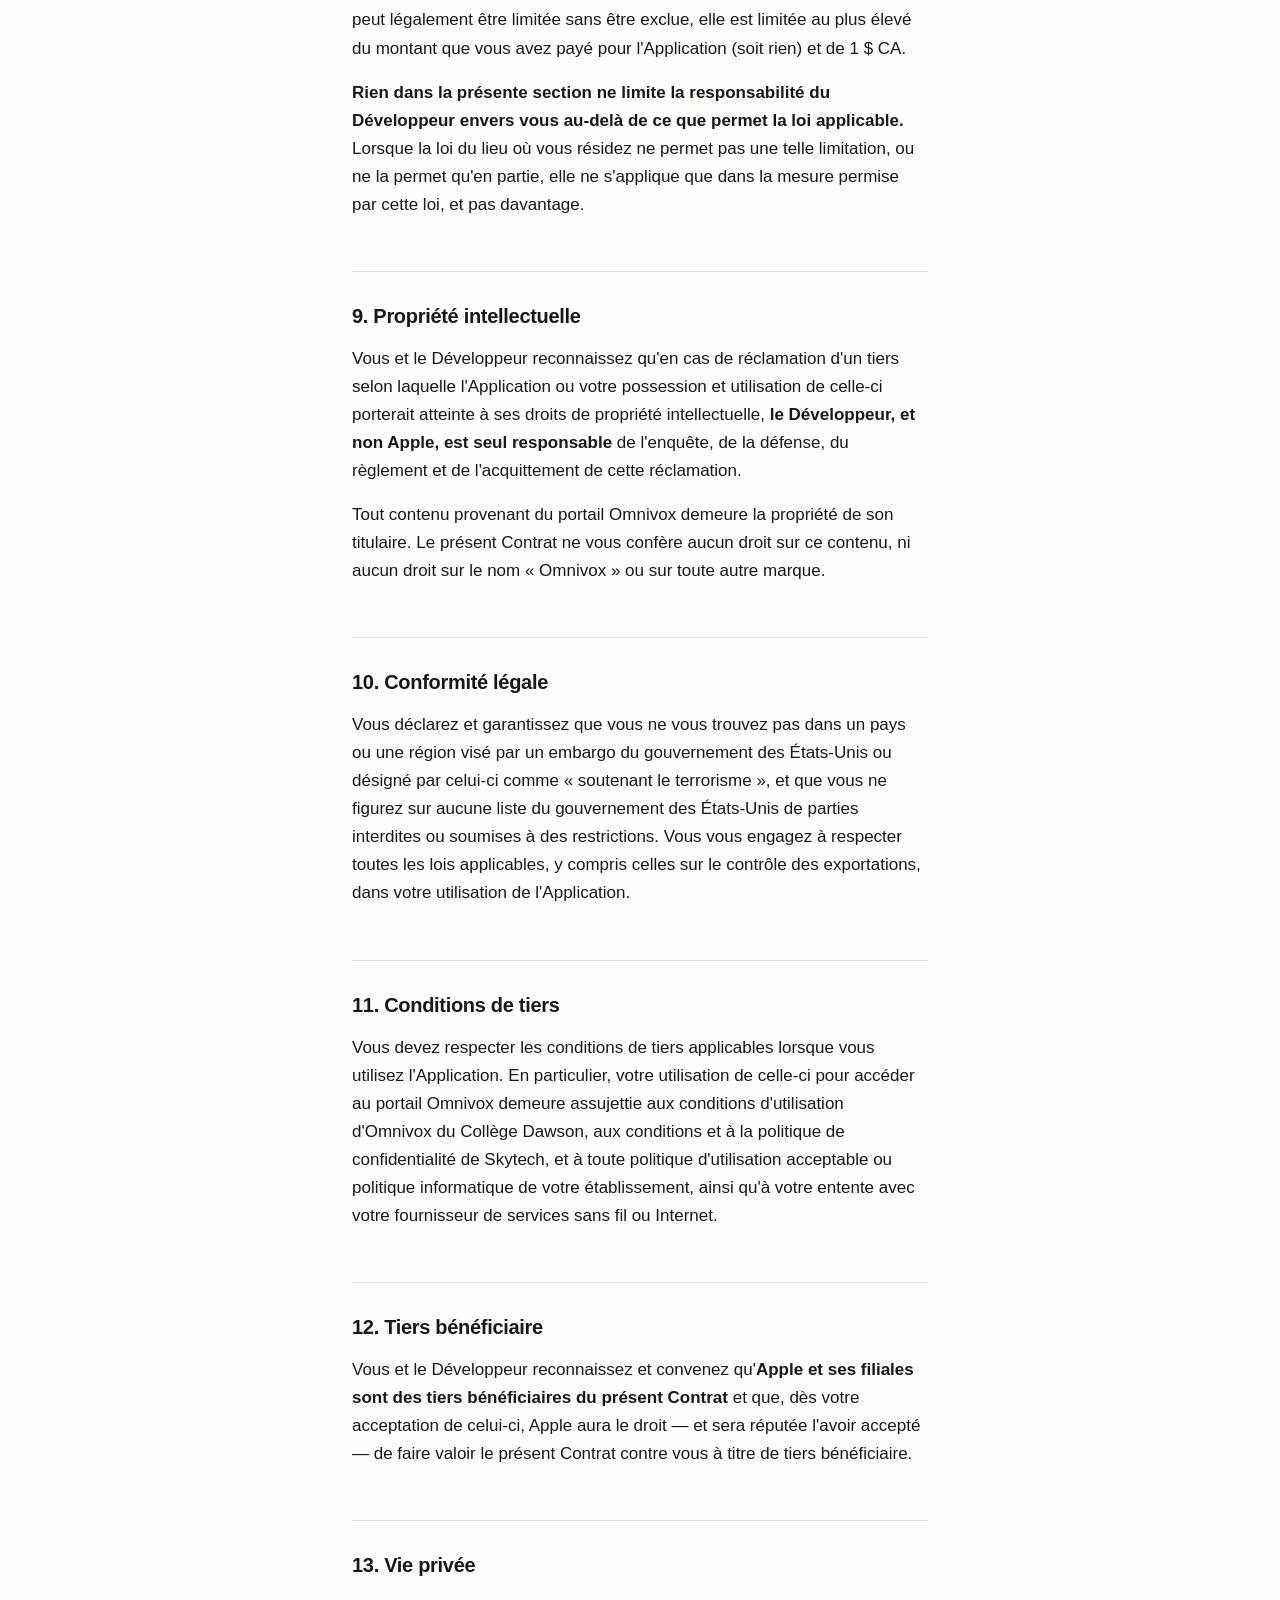
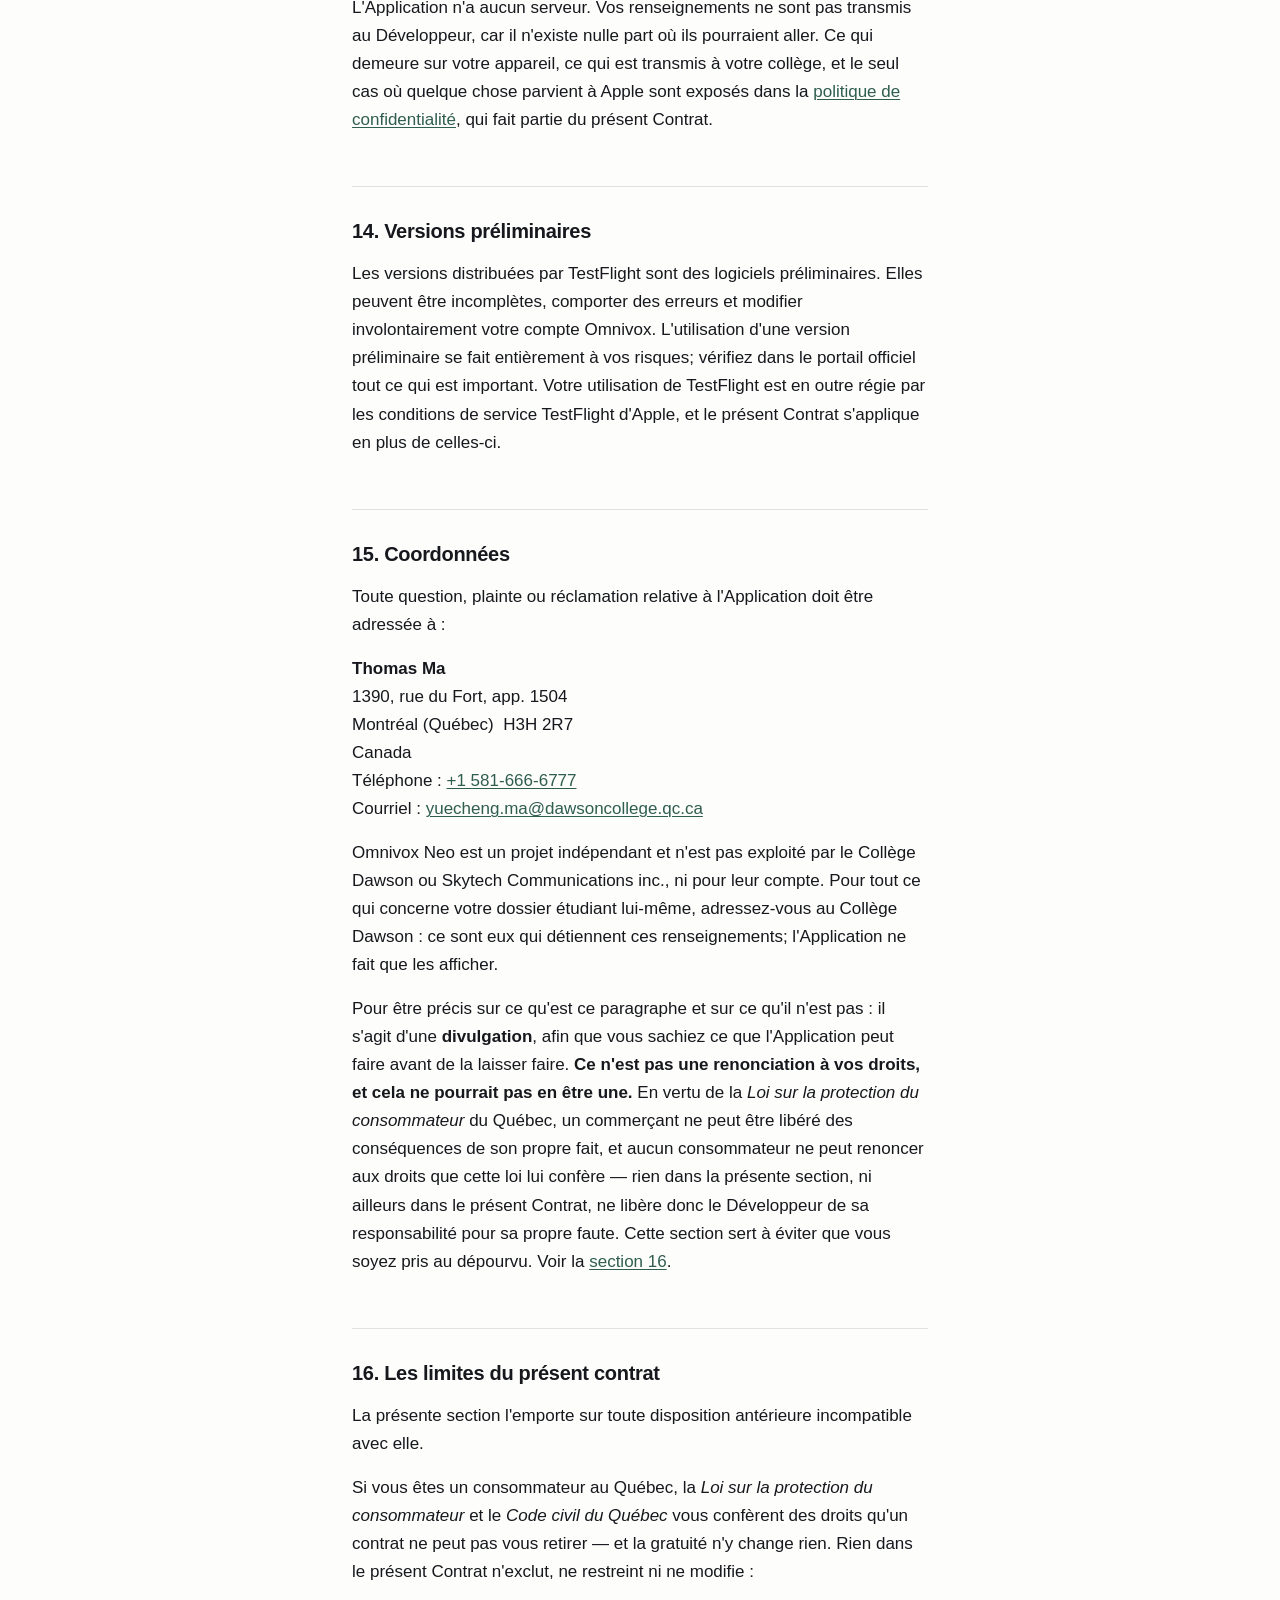
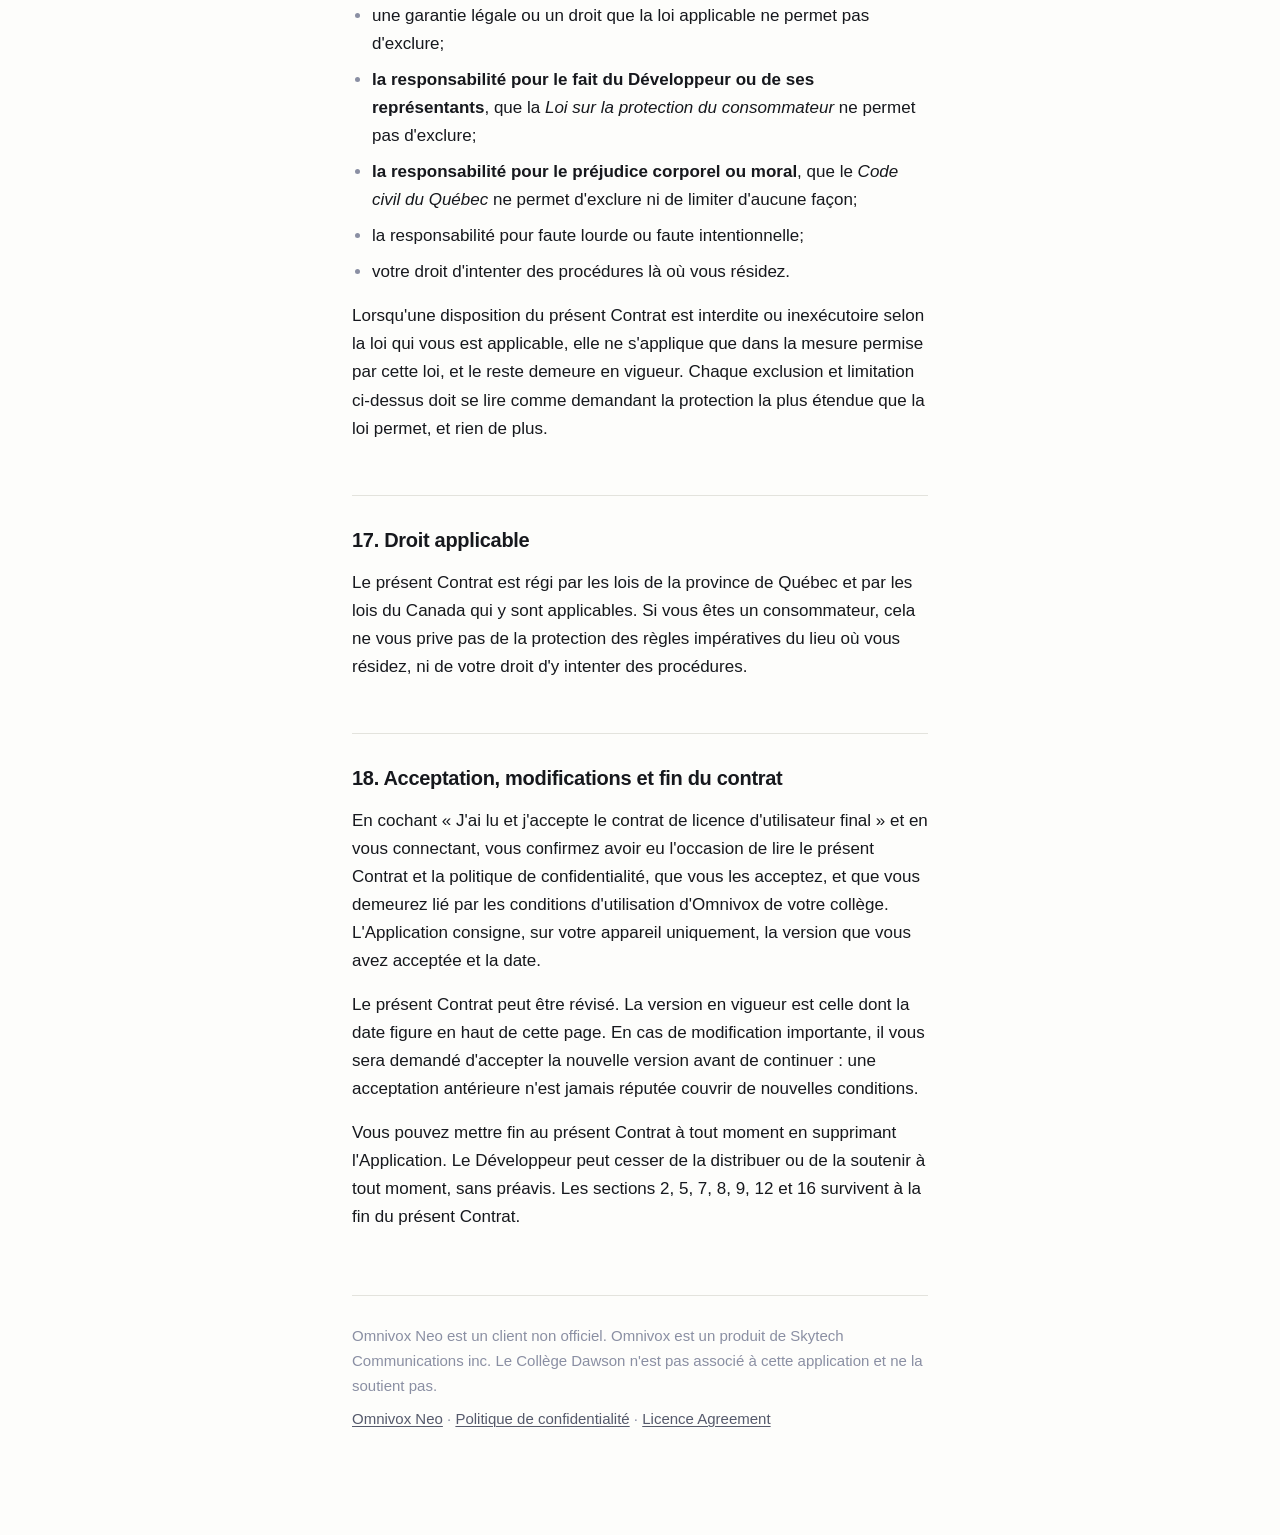
==== commit a267e32a: "Fill in the contact block Apple's minimum term 8 requires Name, postal address, telephone and email," ====
--- a/docs/conditions.html
+++ b/docs/conditions.html
@@ -157,9 +157,10 @@
 <p>Toute question, plainte ou réclamation relative à l'Application doit être adressée à :</p>
 
 <p><strong>Thomas Ma</strong><br>
-<span class="stamp">[adresse postale à insérer avant la soumission à l'App Store]</span><br>
-Montréal (Québec), Canada<br>
-Téléphone : <span class="stamp">[numéro de téléphone à insérer avant la soumission à l'App Store]</span><br>
+1390, rue du Fort, app. 1504<br>
+Montréal (Québec)&nbsp;&nbsp;H3H 2R7<br>
+Canada<br>
+Téléphone : <a href="tel:+15816666777">+1 581-666-6777</a><br>
 Courriel : <a href="mailto:yuecheng.ma@dawsoncollege.qc.ca">yuecheng.ma@dawsoncollege.qc.ca</a></p>
 
 <p>Omnivox Neo est un projet indépendant et n'est pas exploité par le Collège Dawson ou Skytech Communications inc., ni pour leur compte. Pour tout ce qui concerne votre dossier étudiant lui-même, adressez-vous au Collège Dawson : ce sont eux qui détiennent ces renseignements; l'Application ne fait que les afficher.</p>
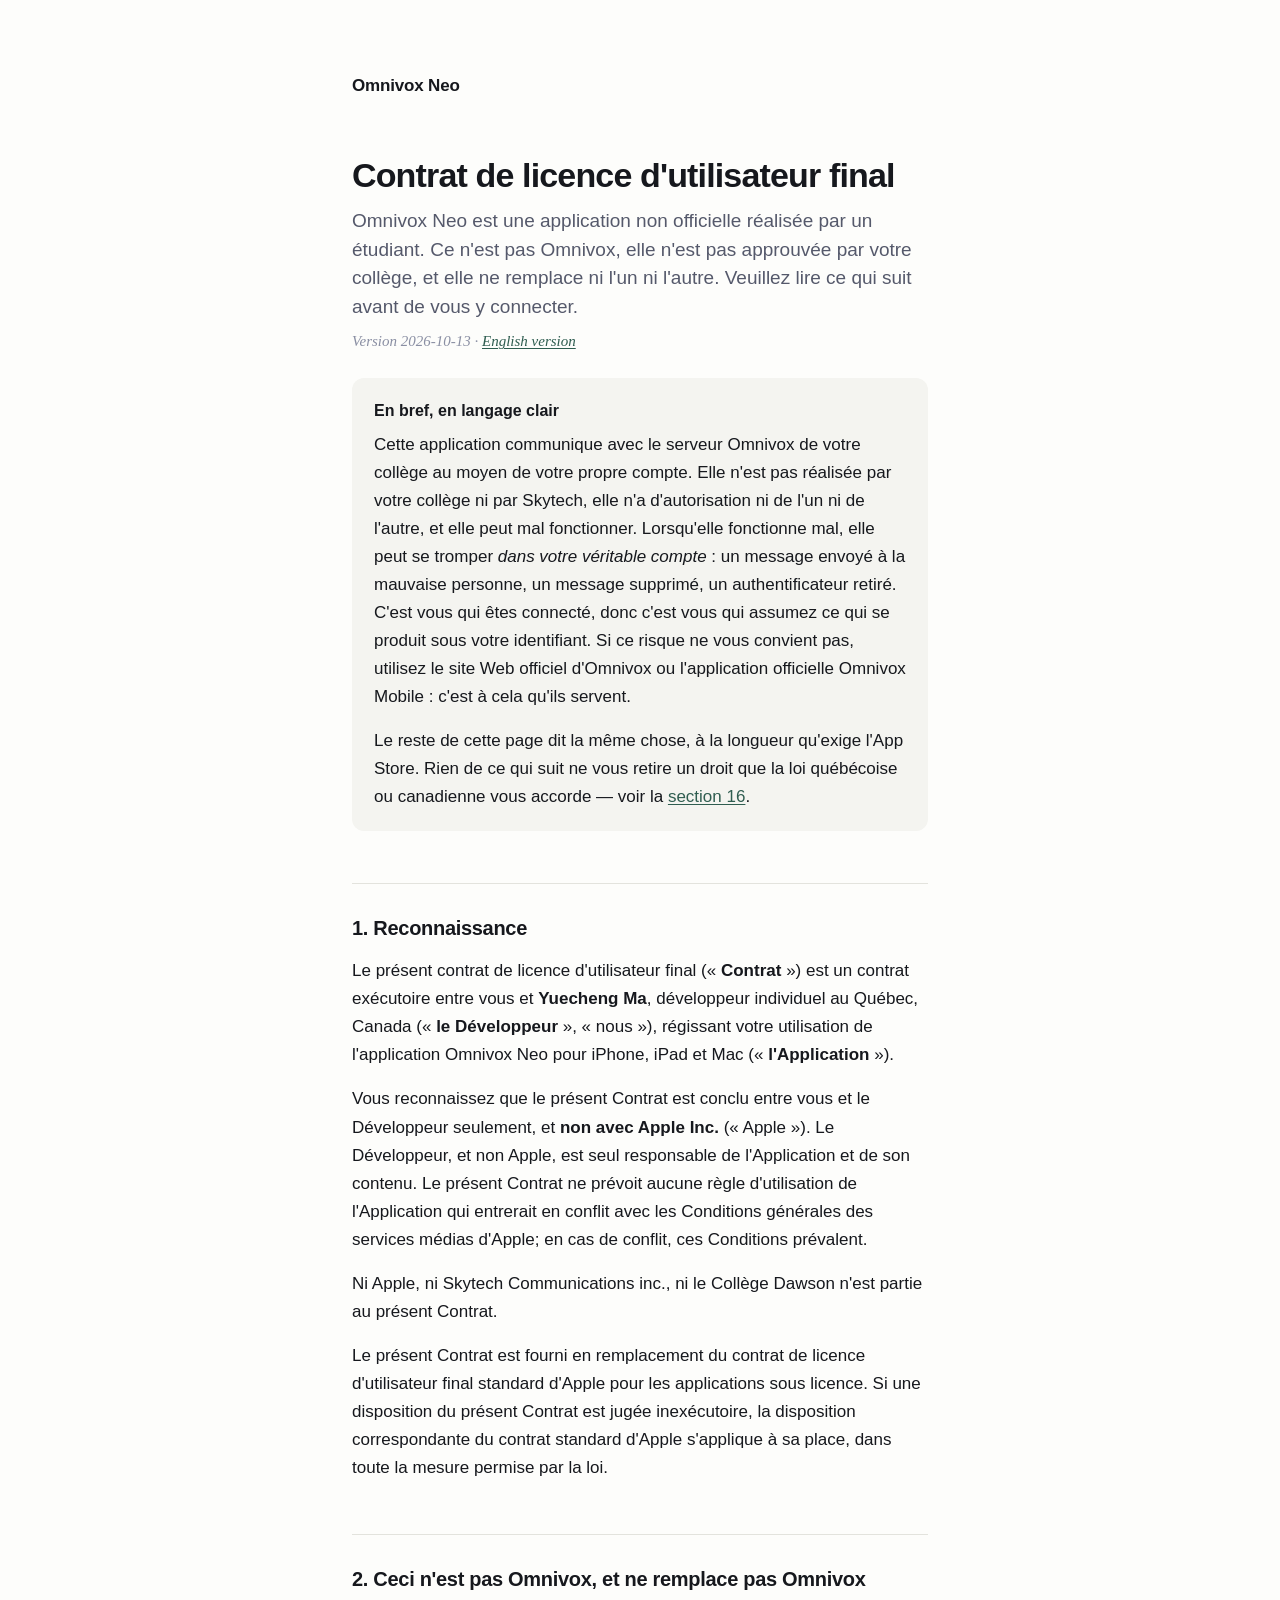
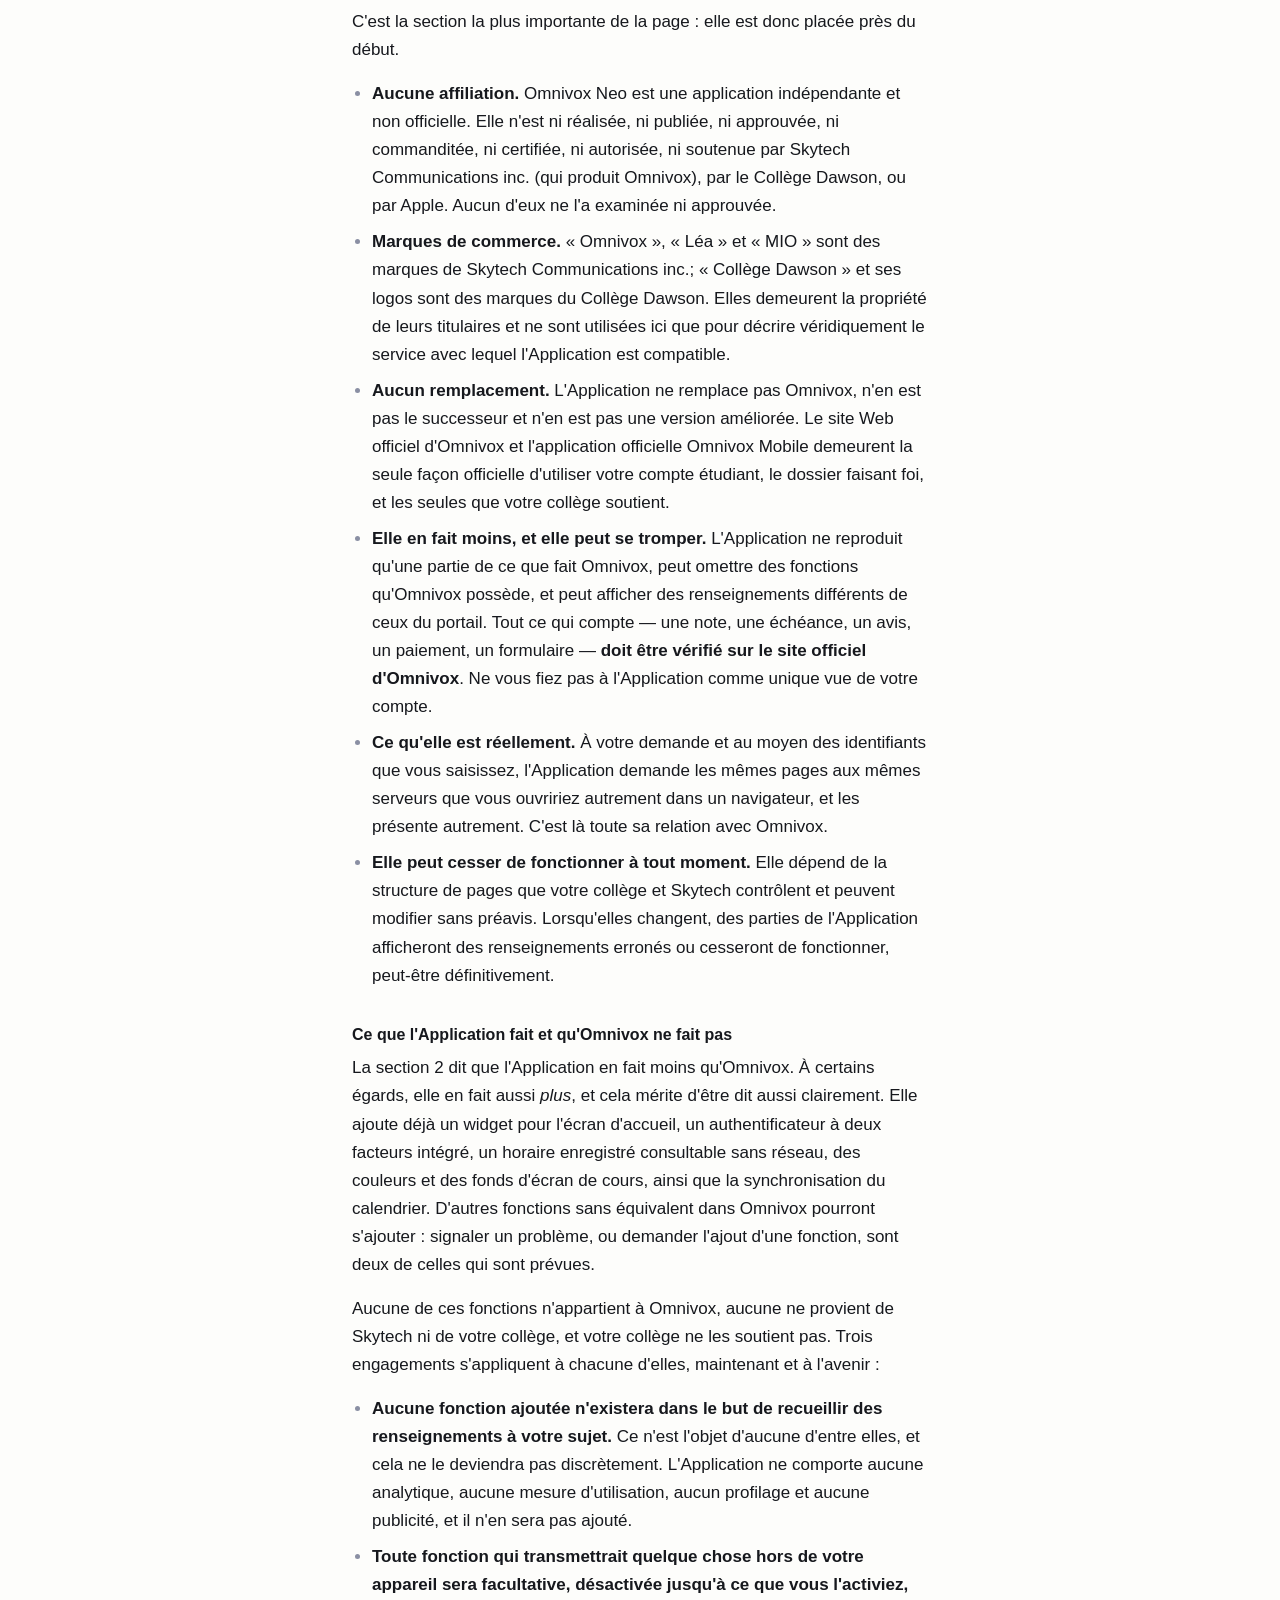
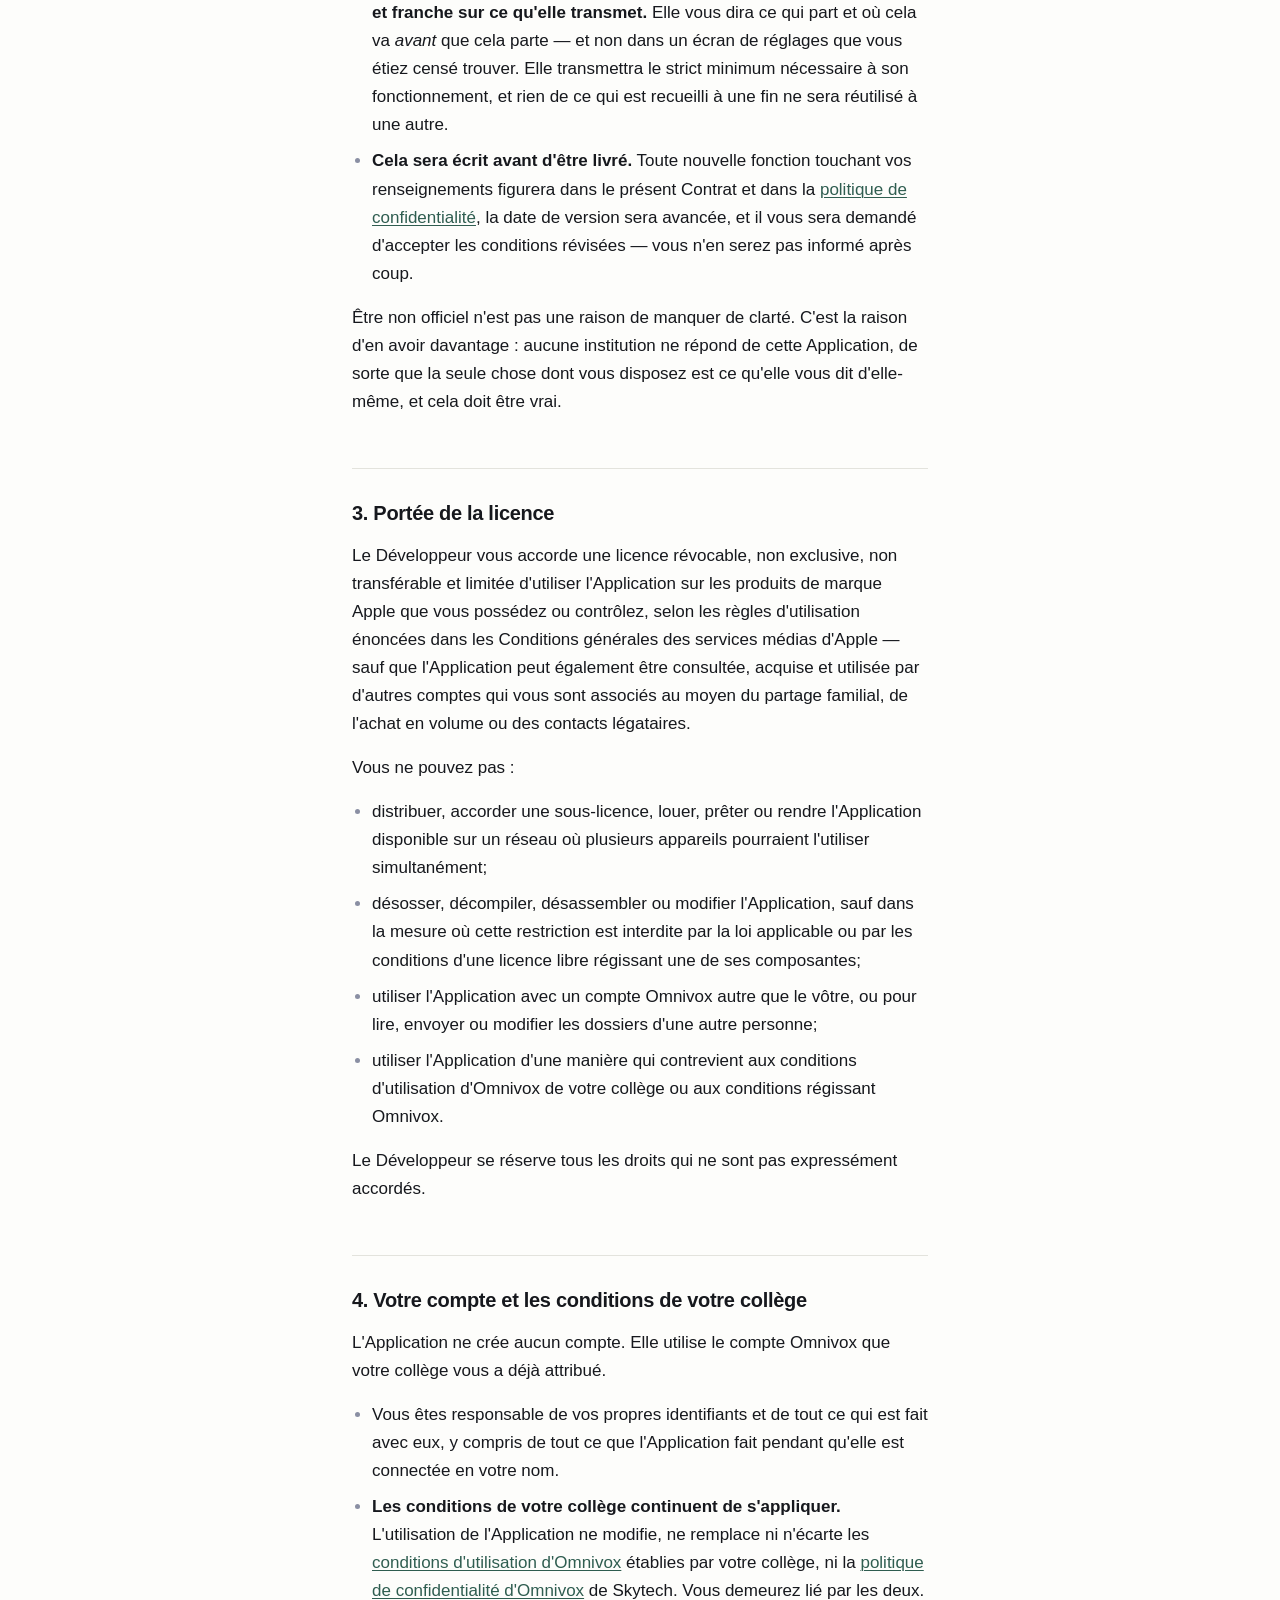
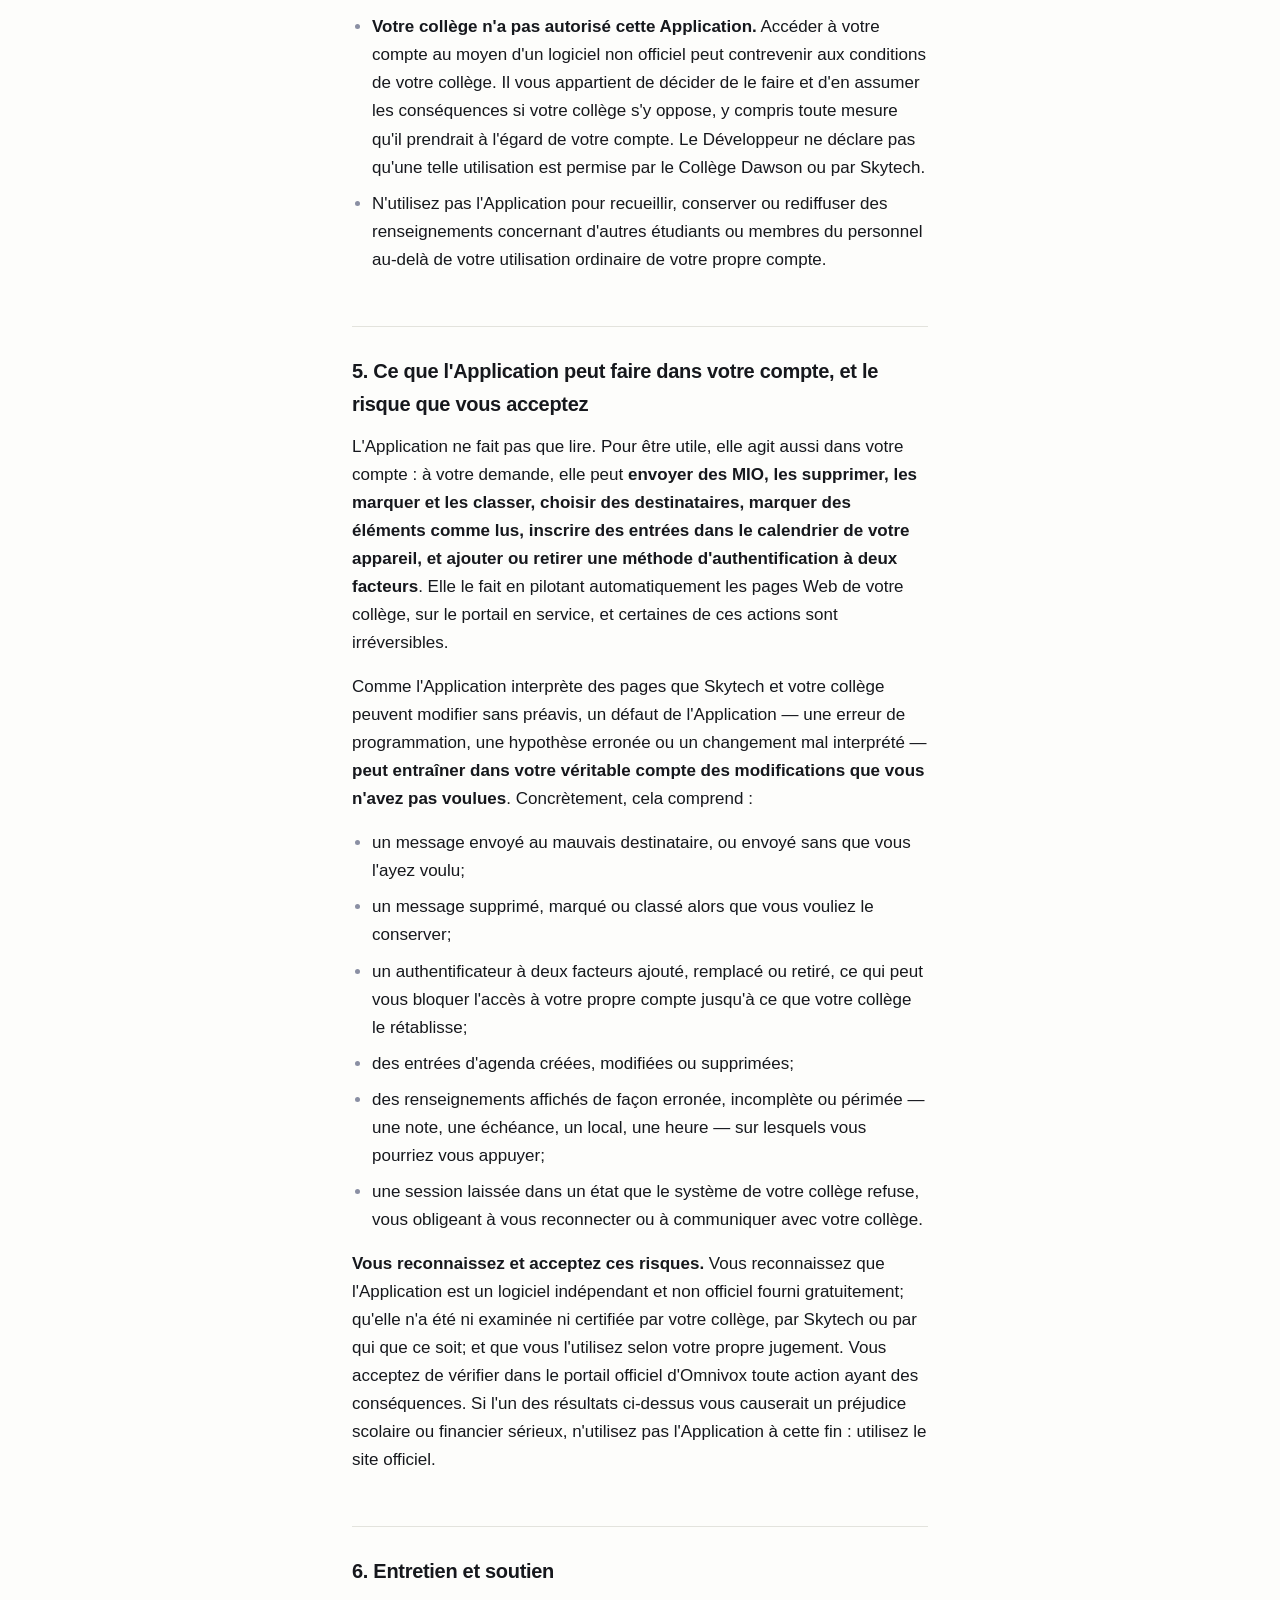
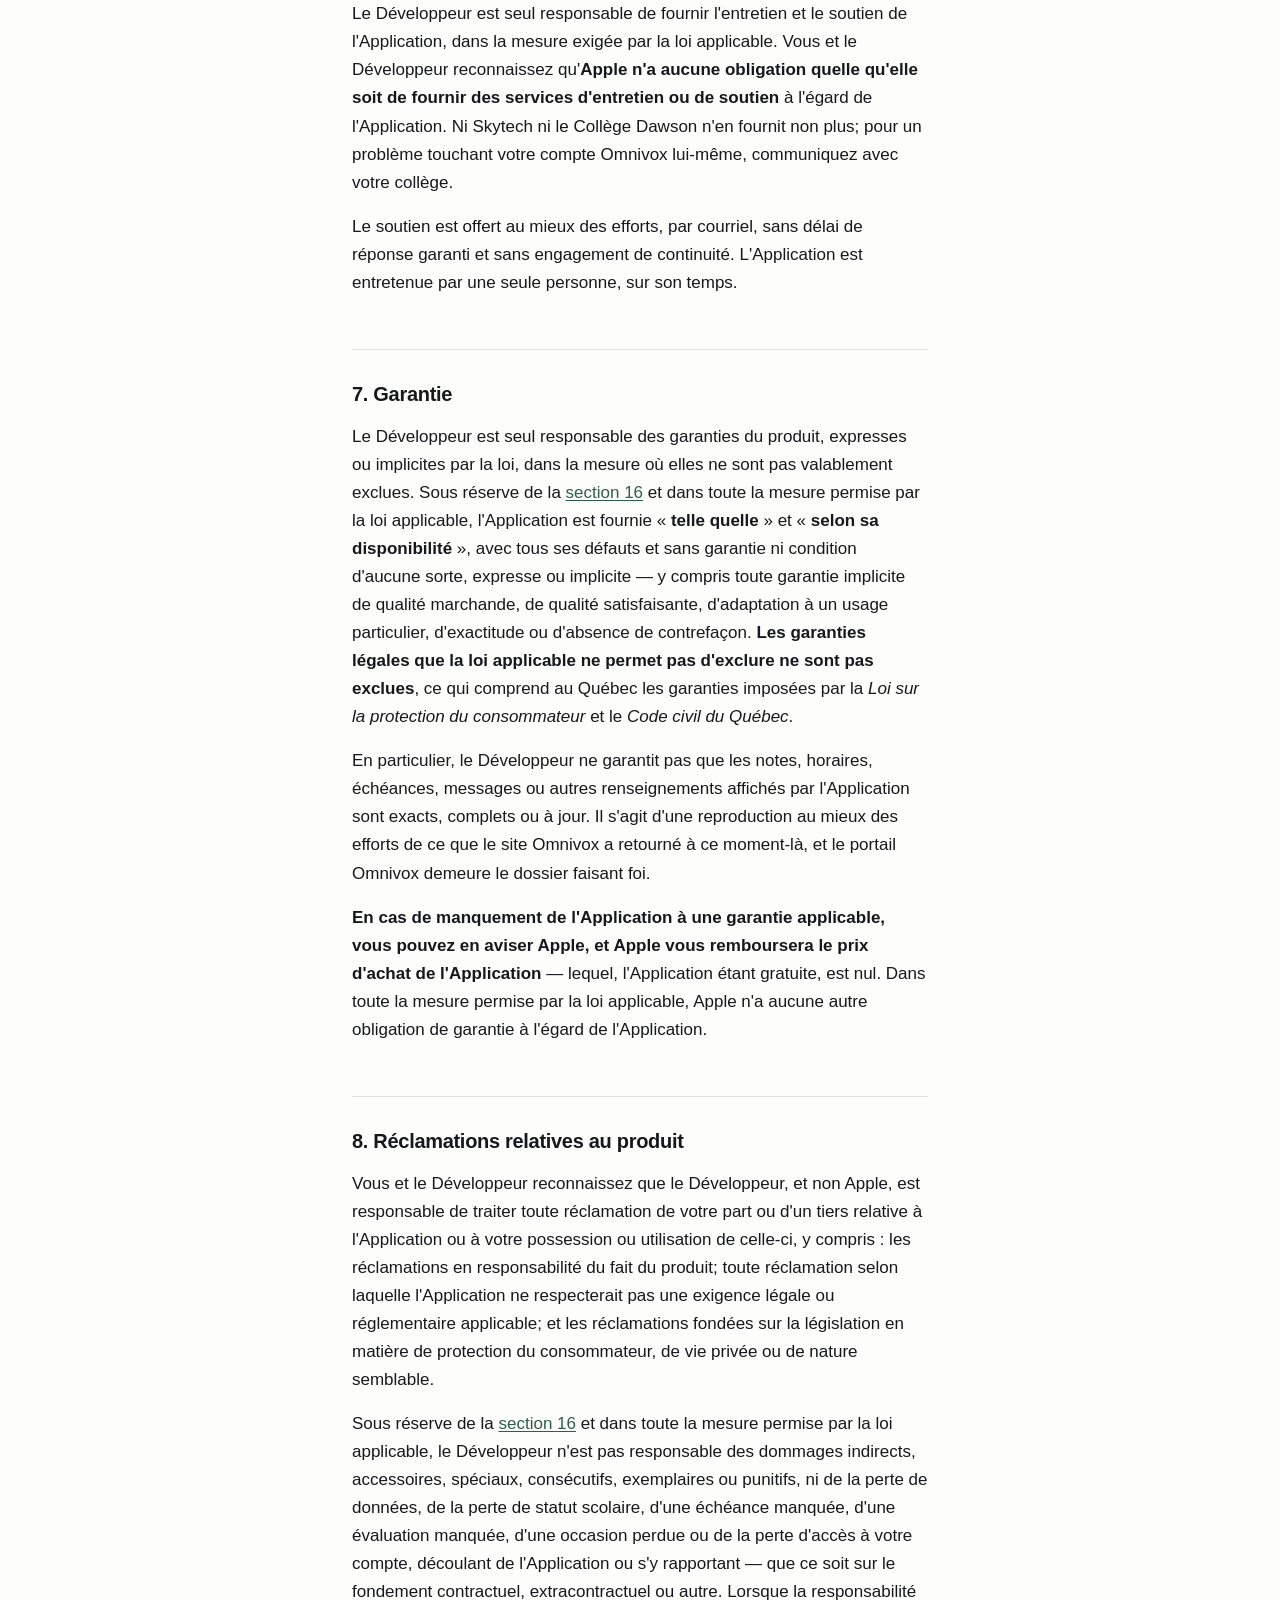
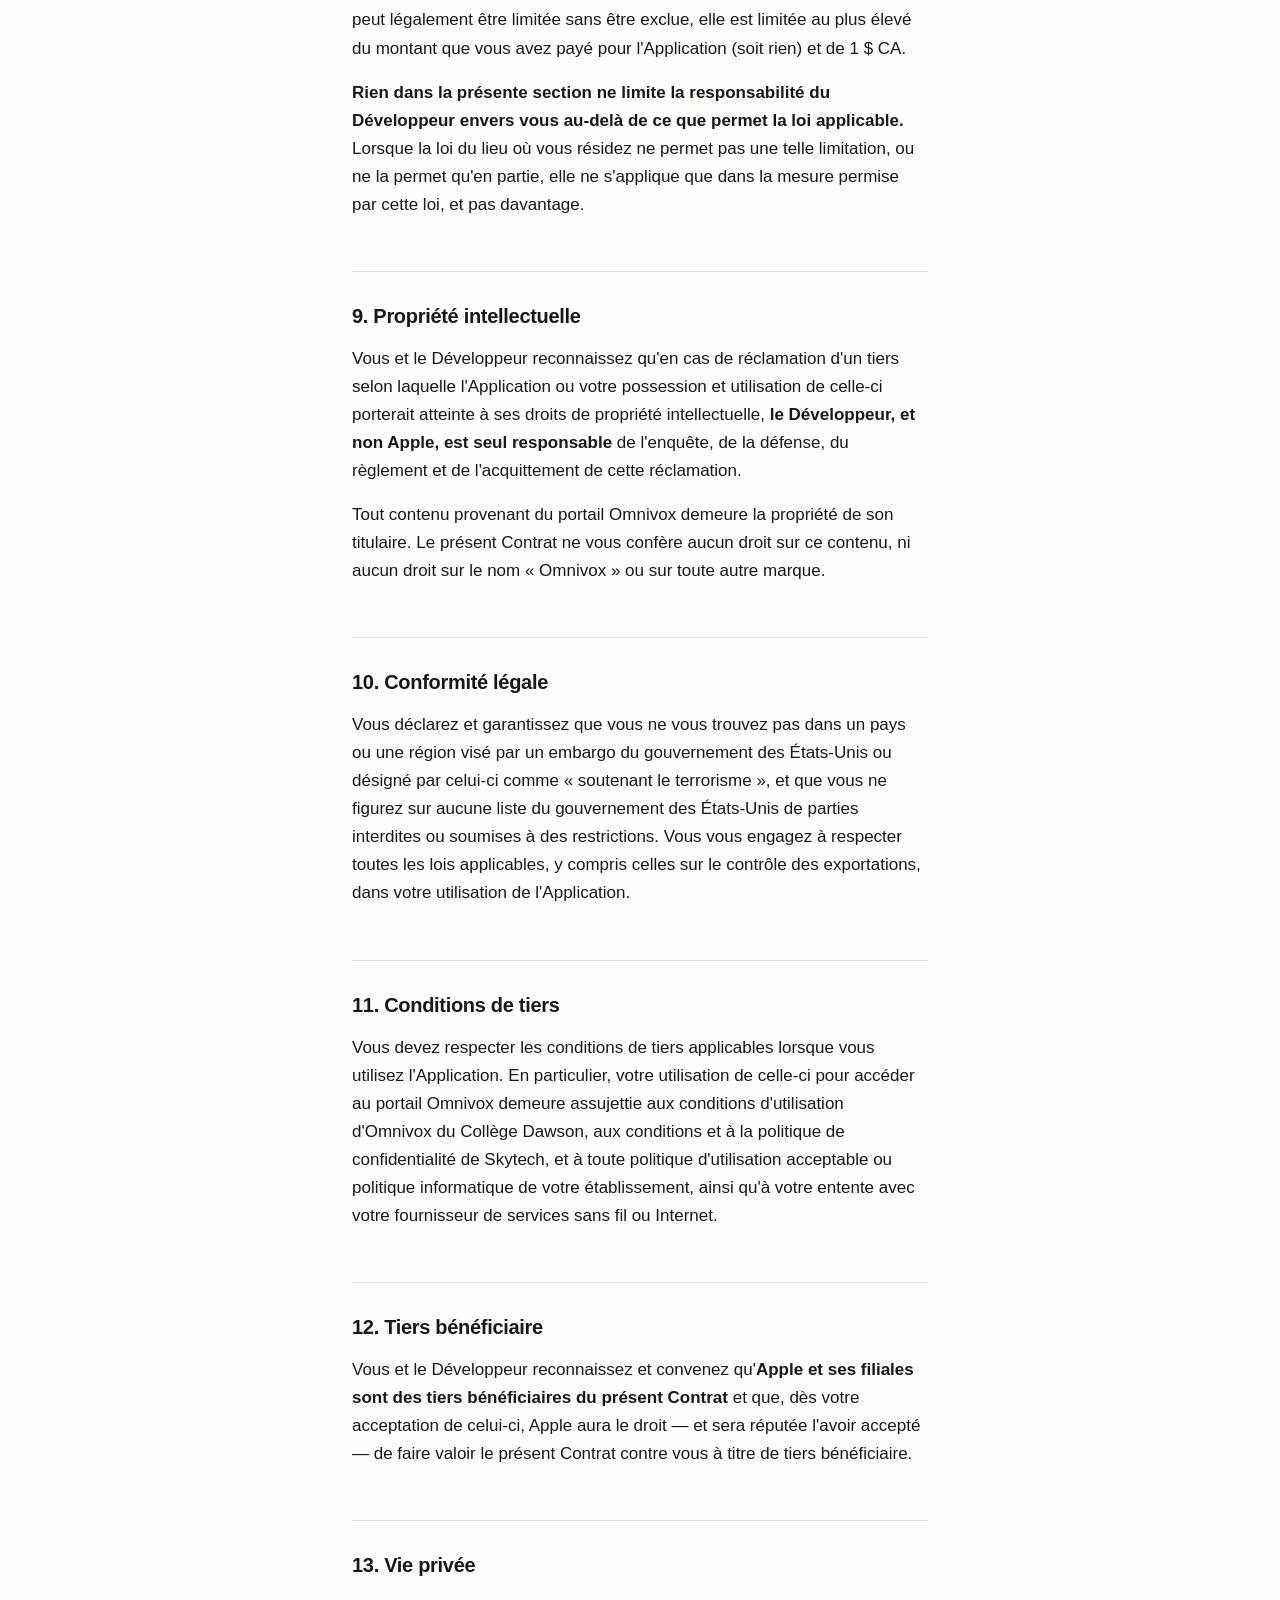
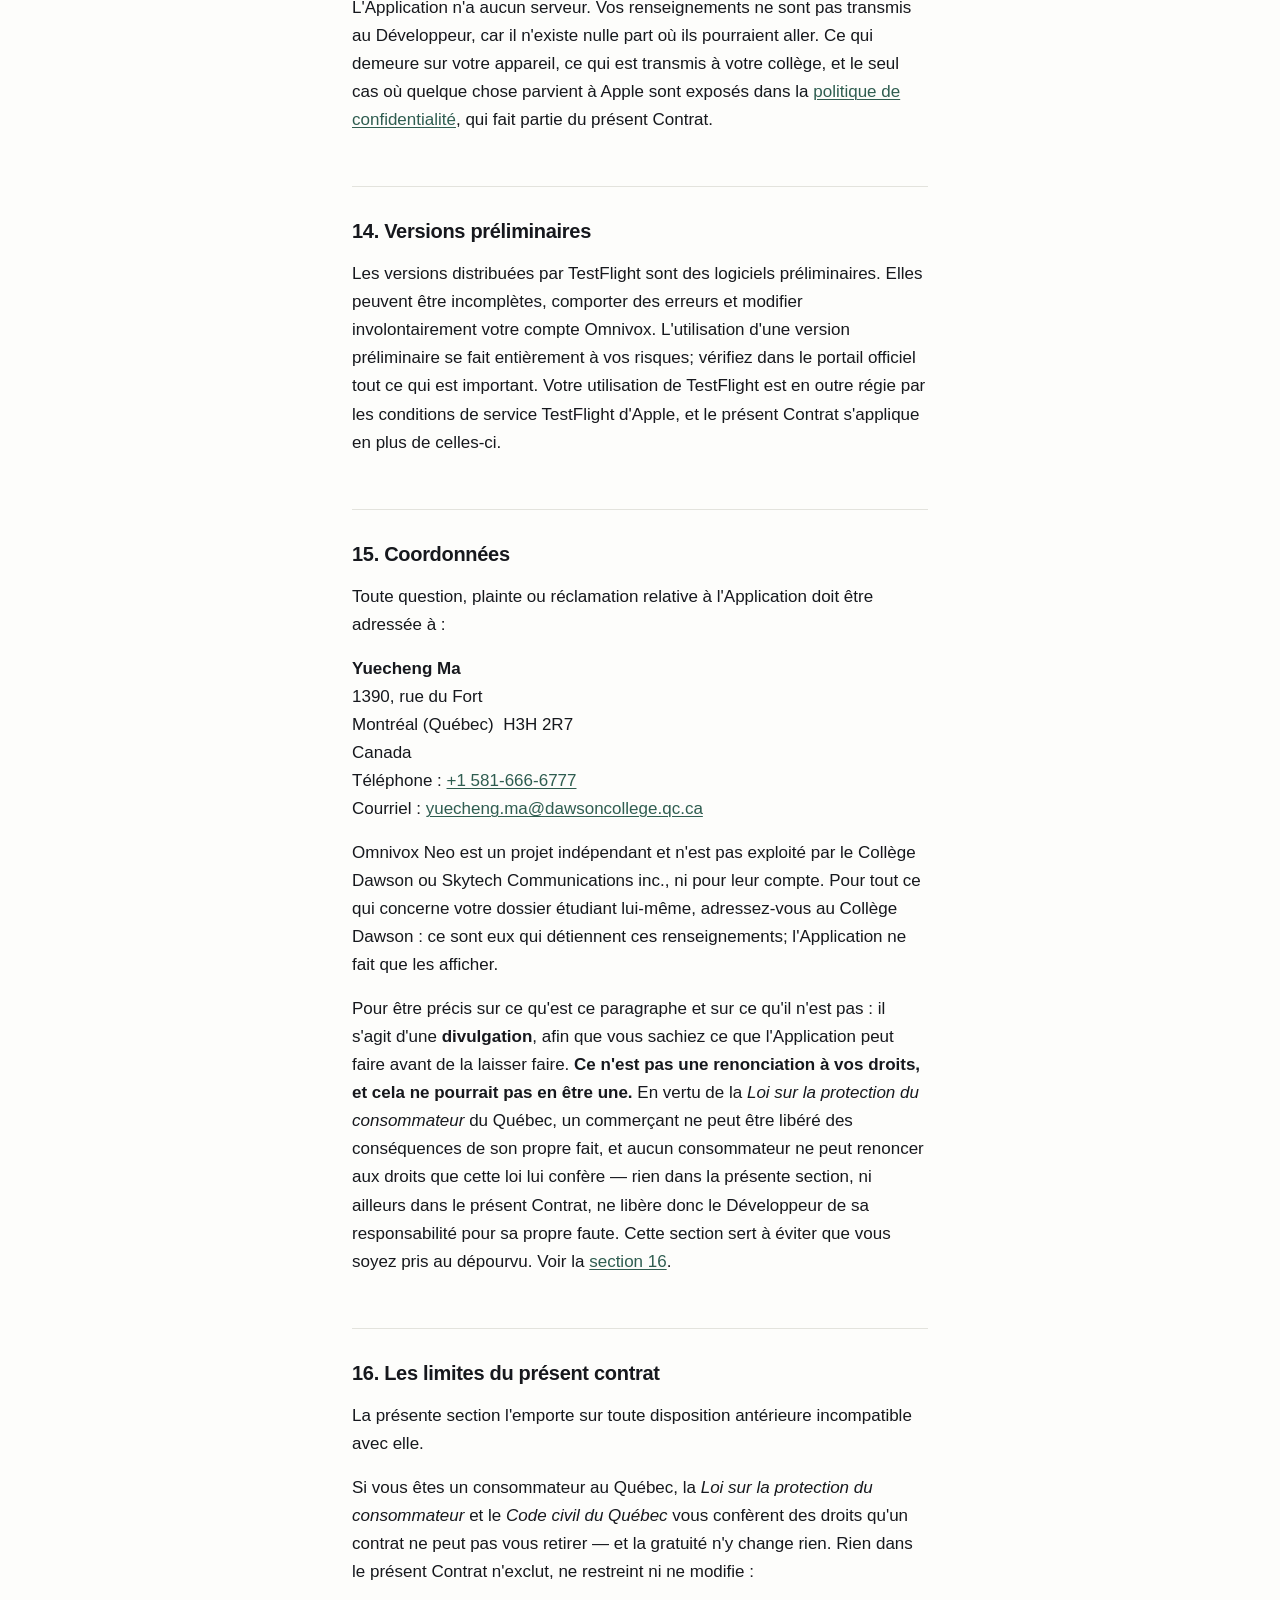
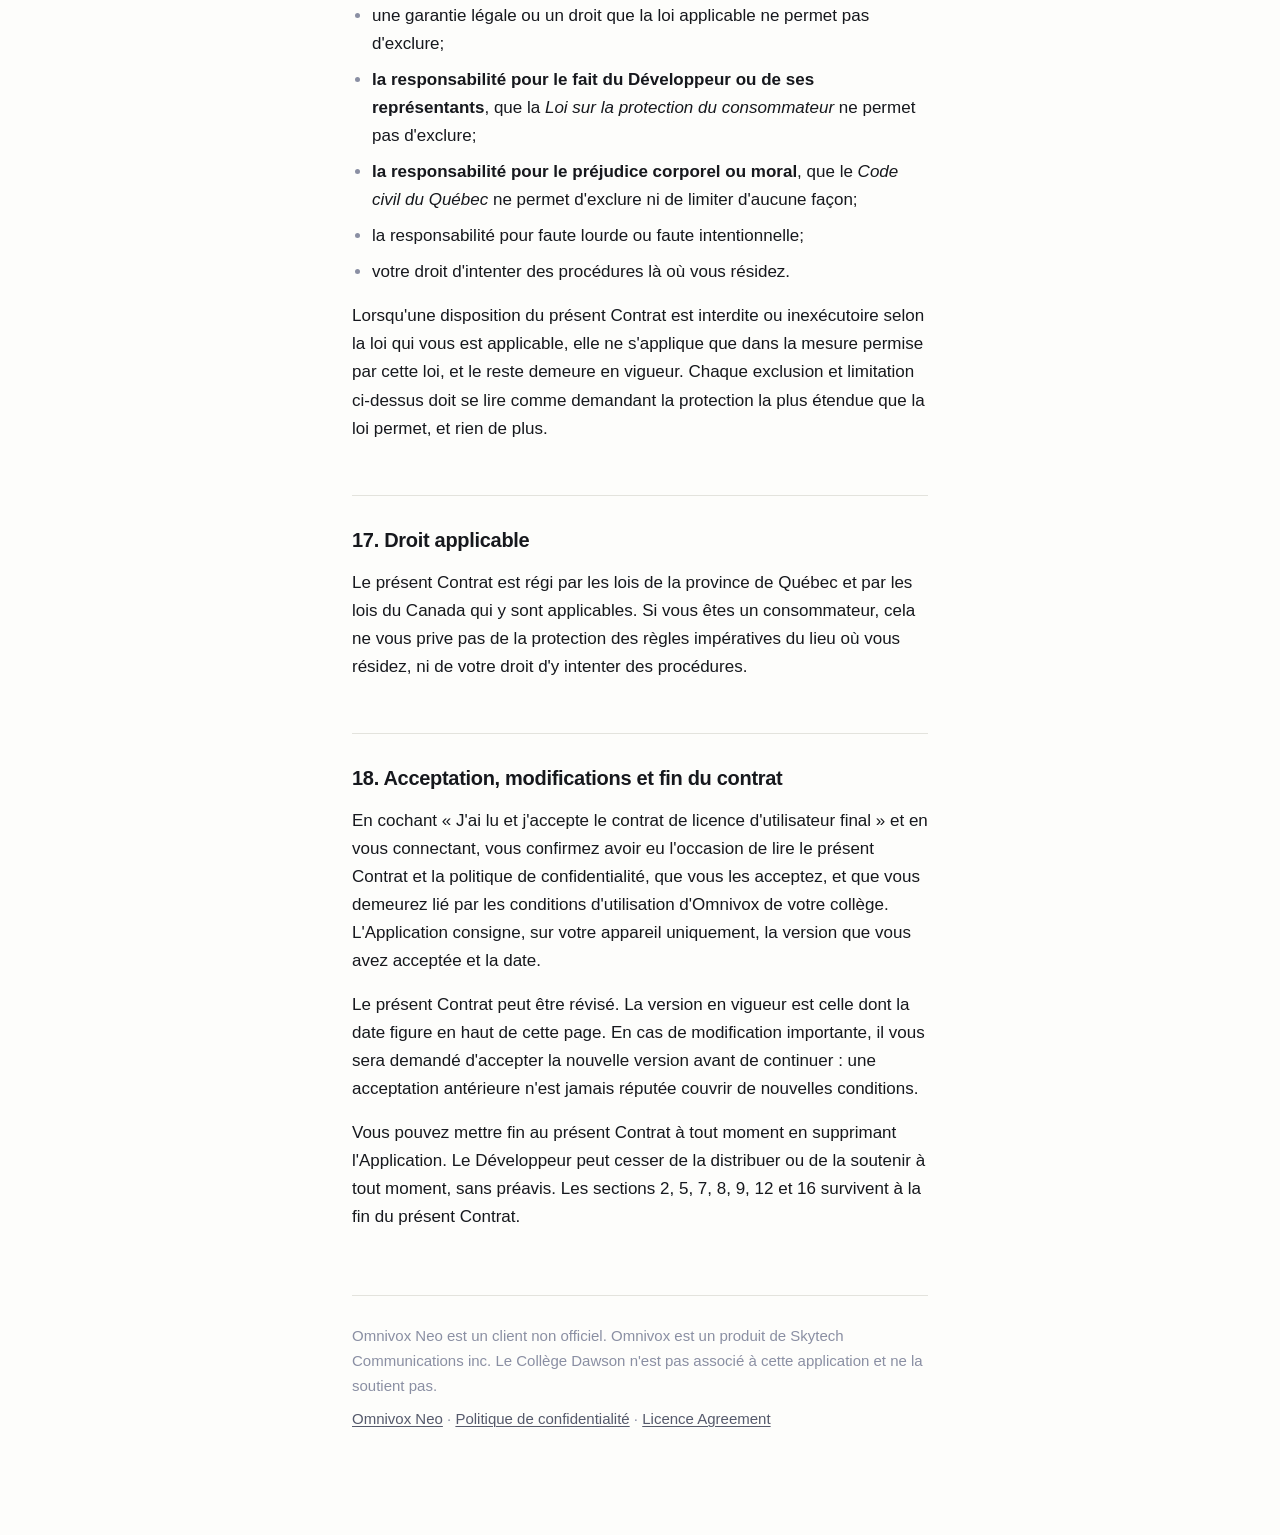
==== commit 7ef24682: "Name the developer legally, and drop the unit number Yuecheng Ma rather than Thomas Ma throughout th" ====
--- a/docs/conditions.html
+++ b/docs/conditions.html
@@ -27,7 +27,7 @@
 
 <h2 id="reconnaissance">1. Reconnaissance</h2>
 
-<p>Le présent contrat de licence d'utilisateur final (« <strong>Contrat</strong> ») est un contrat exécutoire entre vous et <strong>Thomas Ma</strong>, développeur individuel au Québec, Canada (« <strong>le Développeur</strong> », « nous »), régissant votre utilisation de l'application Omnivox Neo pour iPhone, iPad et Mac (« <strong>l'Application</strong> »).</p>
+<p>Le présent contrat de licence d'utilisateur final (« <strong>Contrat</strong> ») est un contrat exécutoire entre vous et <strong>Yuecheng Ma</strong>, développeur individuel au Québec, Canada (« <strong>le Développeur</strong> », « nous »), régissant votre utilisation de l'application Omnivox Neo pour iPhone, iPad et Mac (« <strong>l'Application</strong> »).</p>
 
 <p>Vous reconnaissez que le présent Contrat est conclu entre vous et le Développeur seulement, et <strong>non avec Apple Inc.</strong> (« Apple »). Le Développeur, et non Apple, est seul responsable de l'Application et de son contenu. Le présent Contrat ne prévoit aucune règle d'utilisation de l'Application qui entrerait en conflit avec les Conditions générales des services médias d'Apple; en cas de conflit, ces Conditions prévalent.</p>
 
@@ -156,8 +156,8 @@
 
 <p>Toute question, plainte ou réclamation relative à l'Application doit être adressée à :</p>
 
-<p><strong>Thomas Ma</strong><br>
-1390, rue du Fort, app. 1504<br>
+<p><strong>Yuecheng Ma</strong><br>
+1390, rue du Fort<br>
 Montréal (Québec)&nbsp;&nbsp;H3H 2R7<br>
 Canada<br>
 Téléphone : <a href="tel:+15816666777">+1 581-666-6777</a><br>
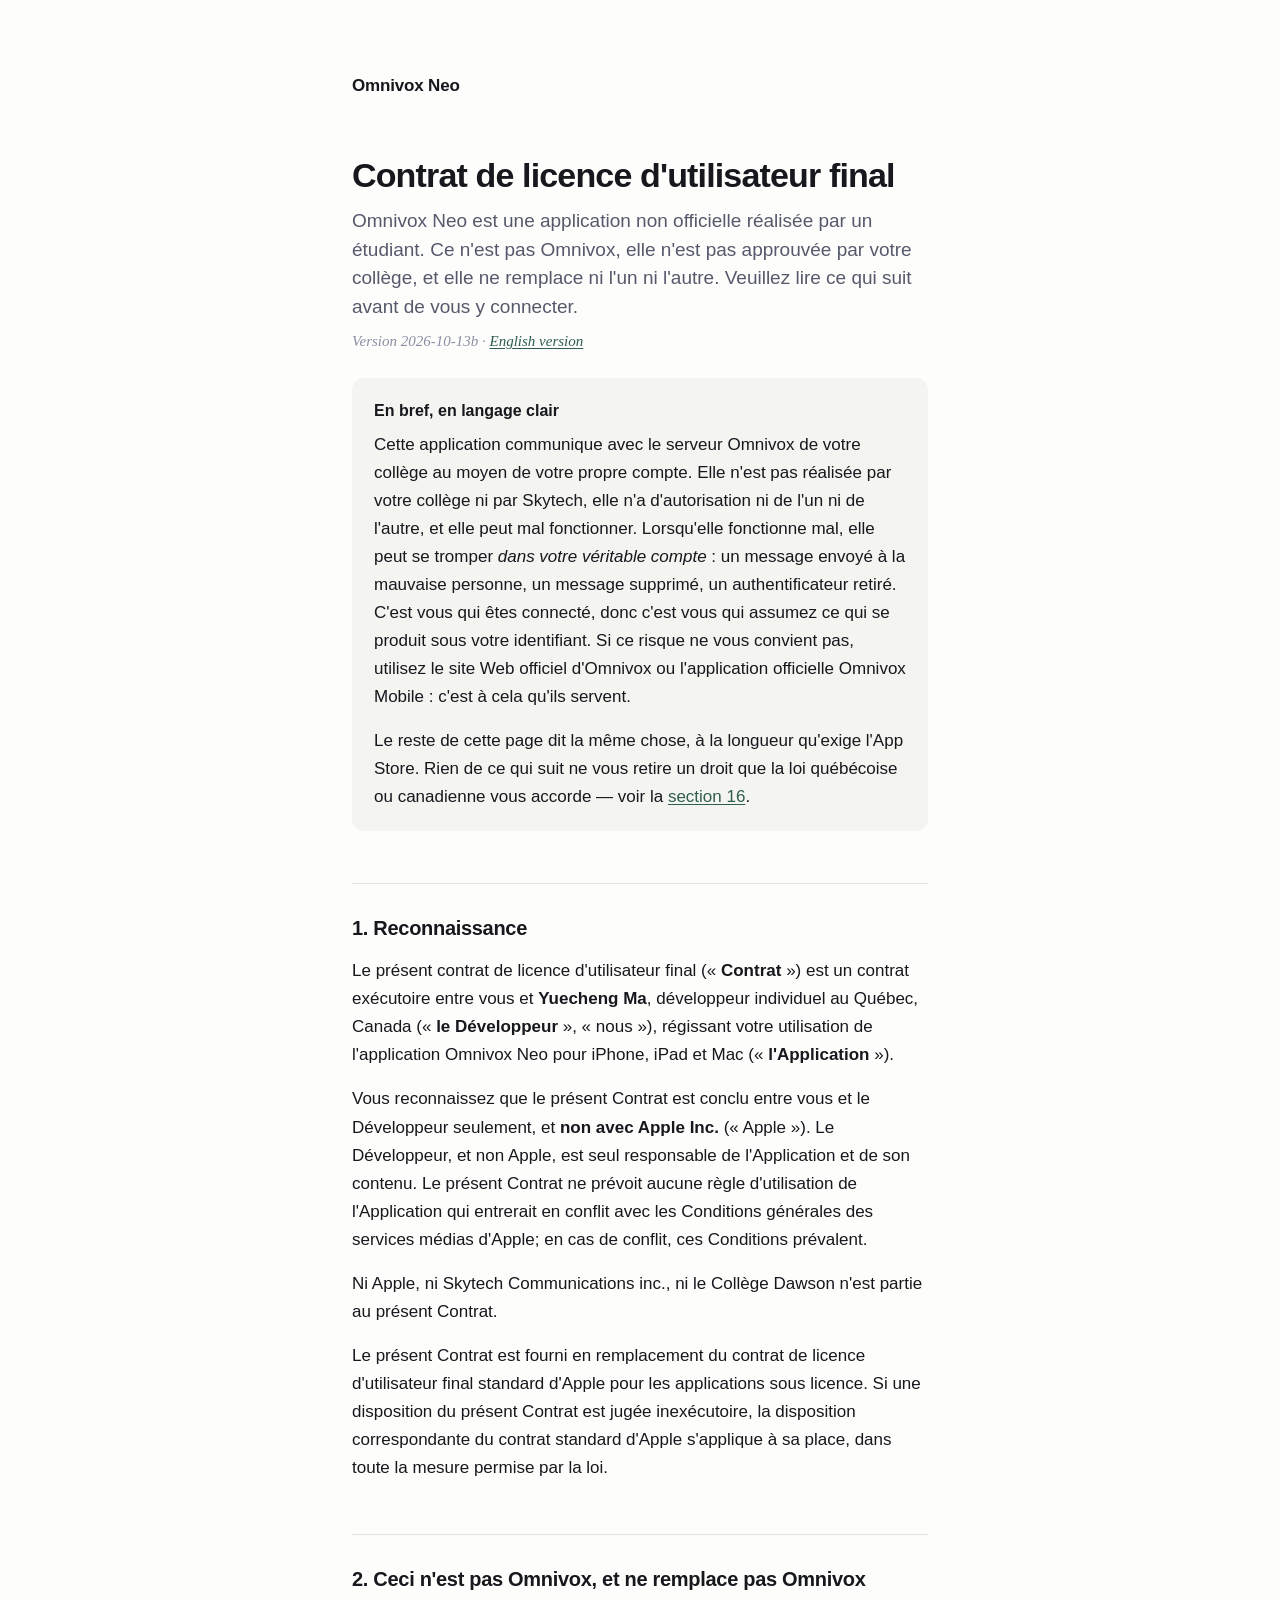
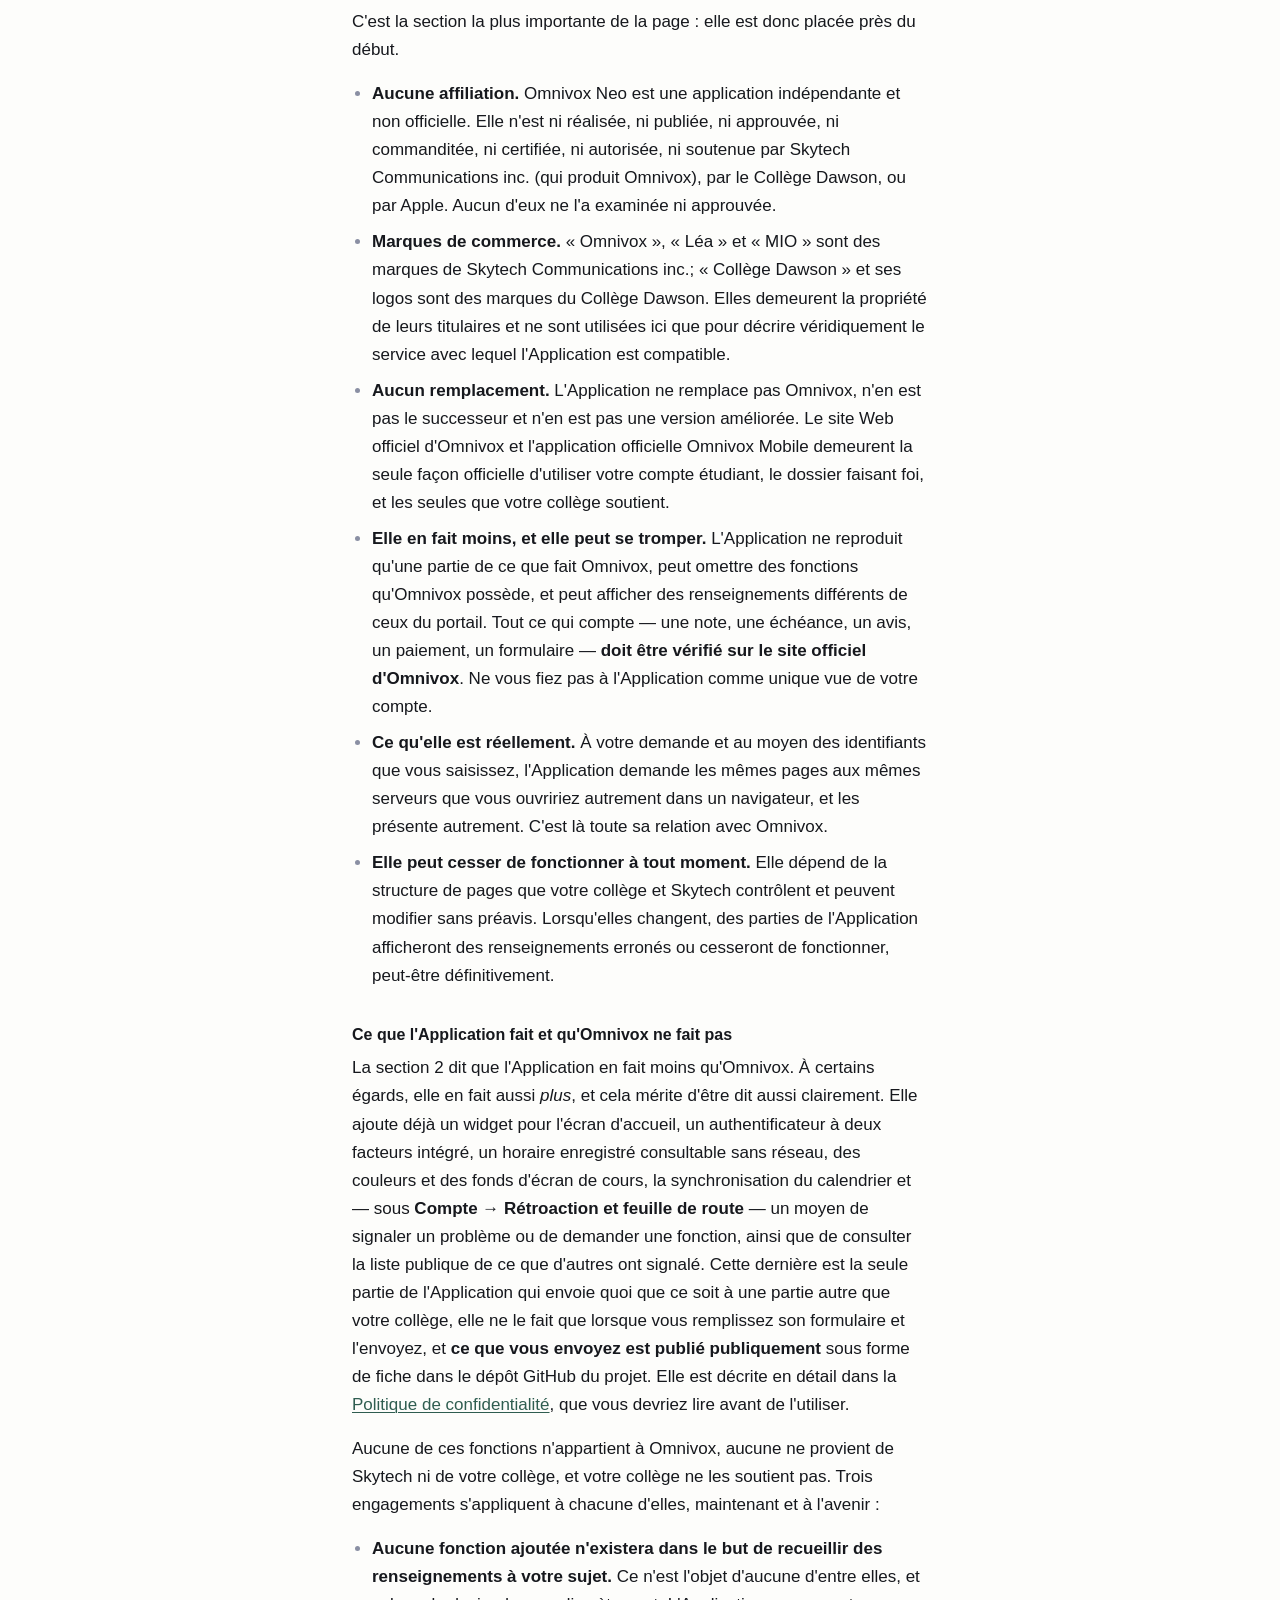
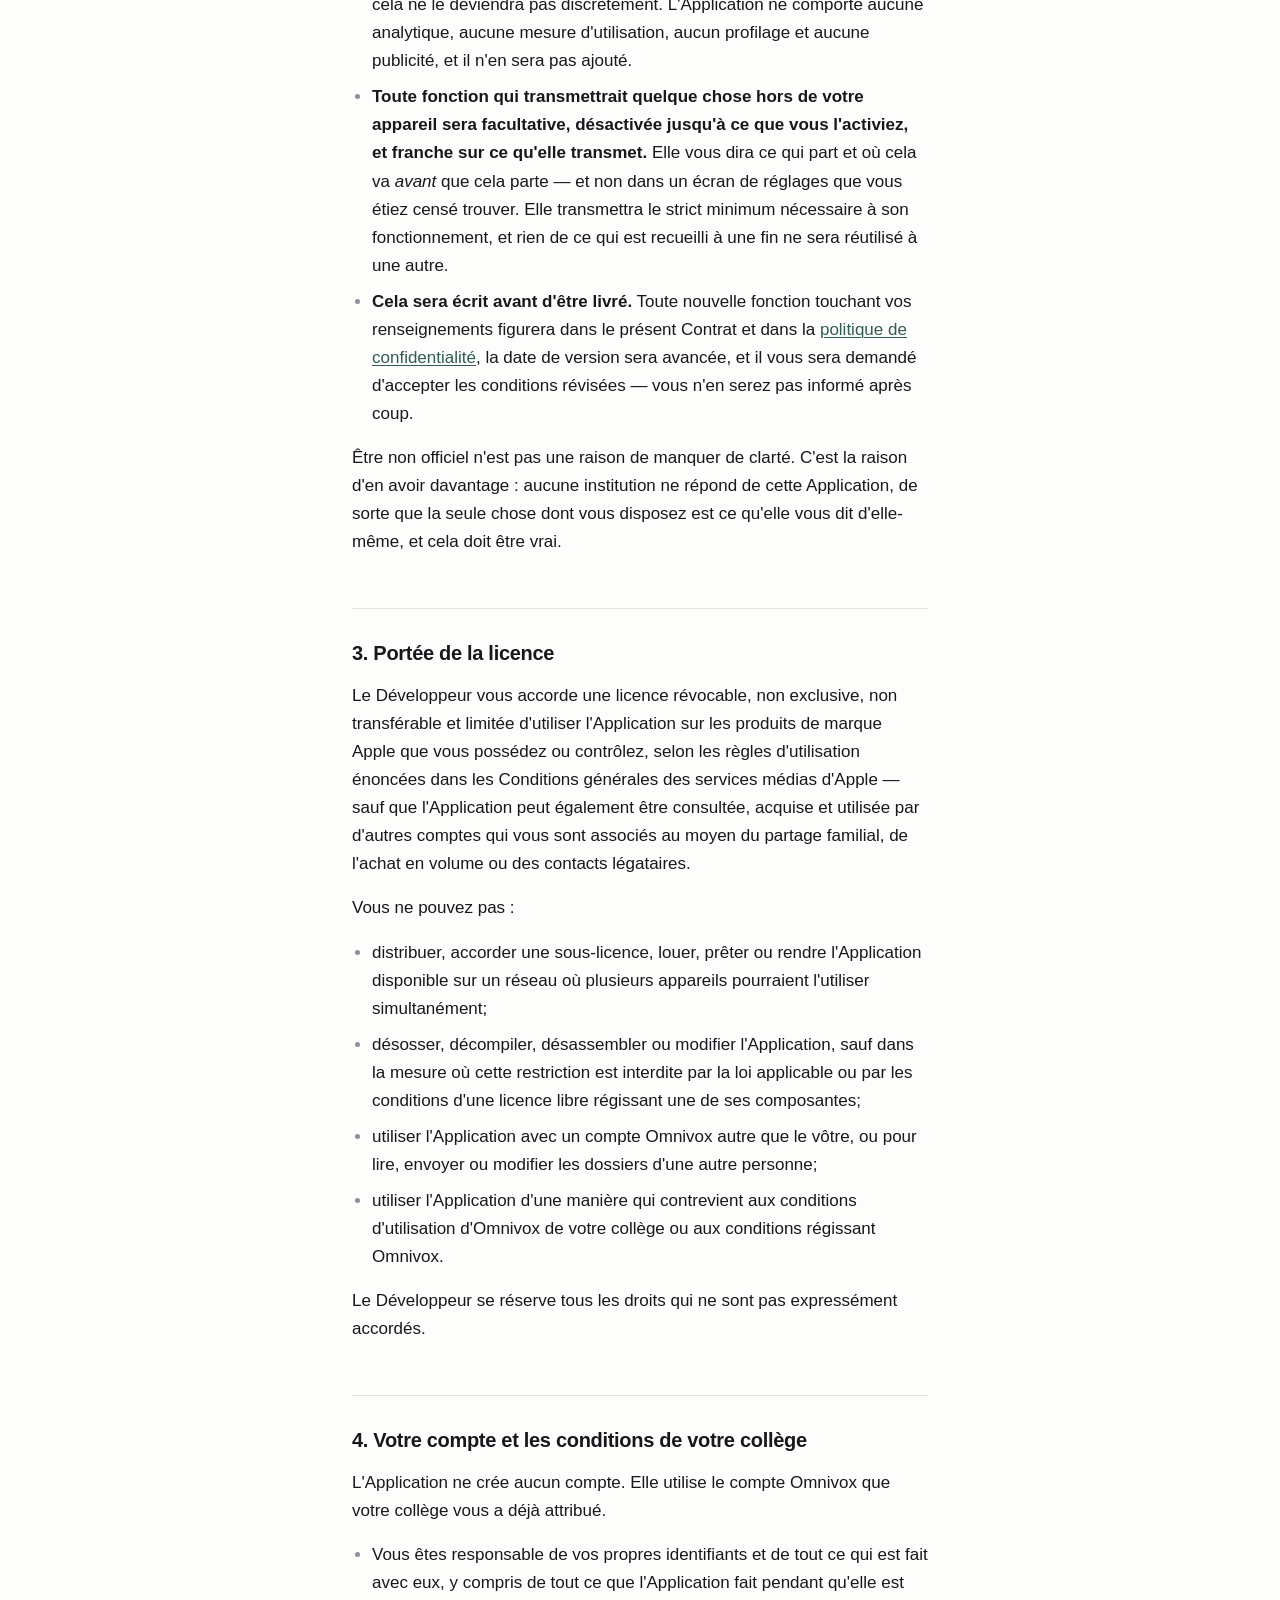
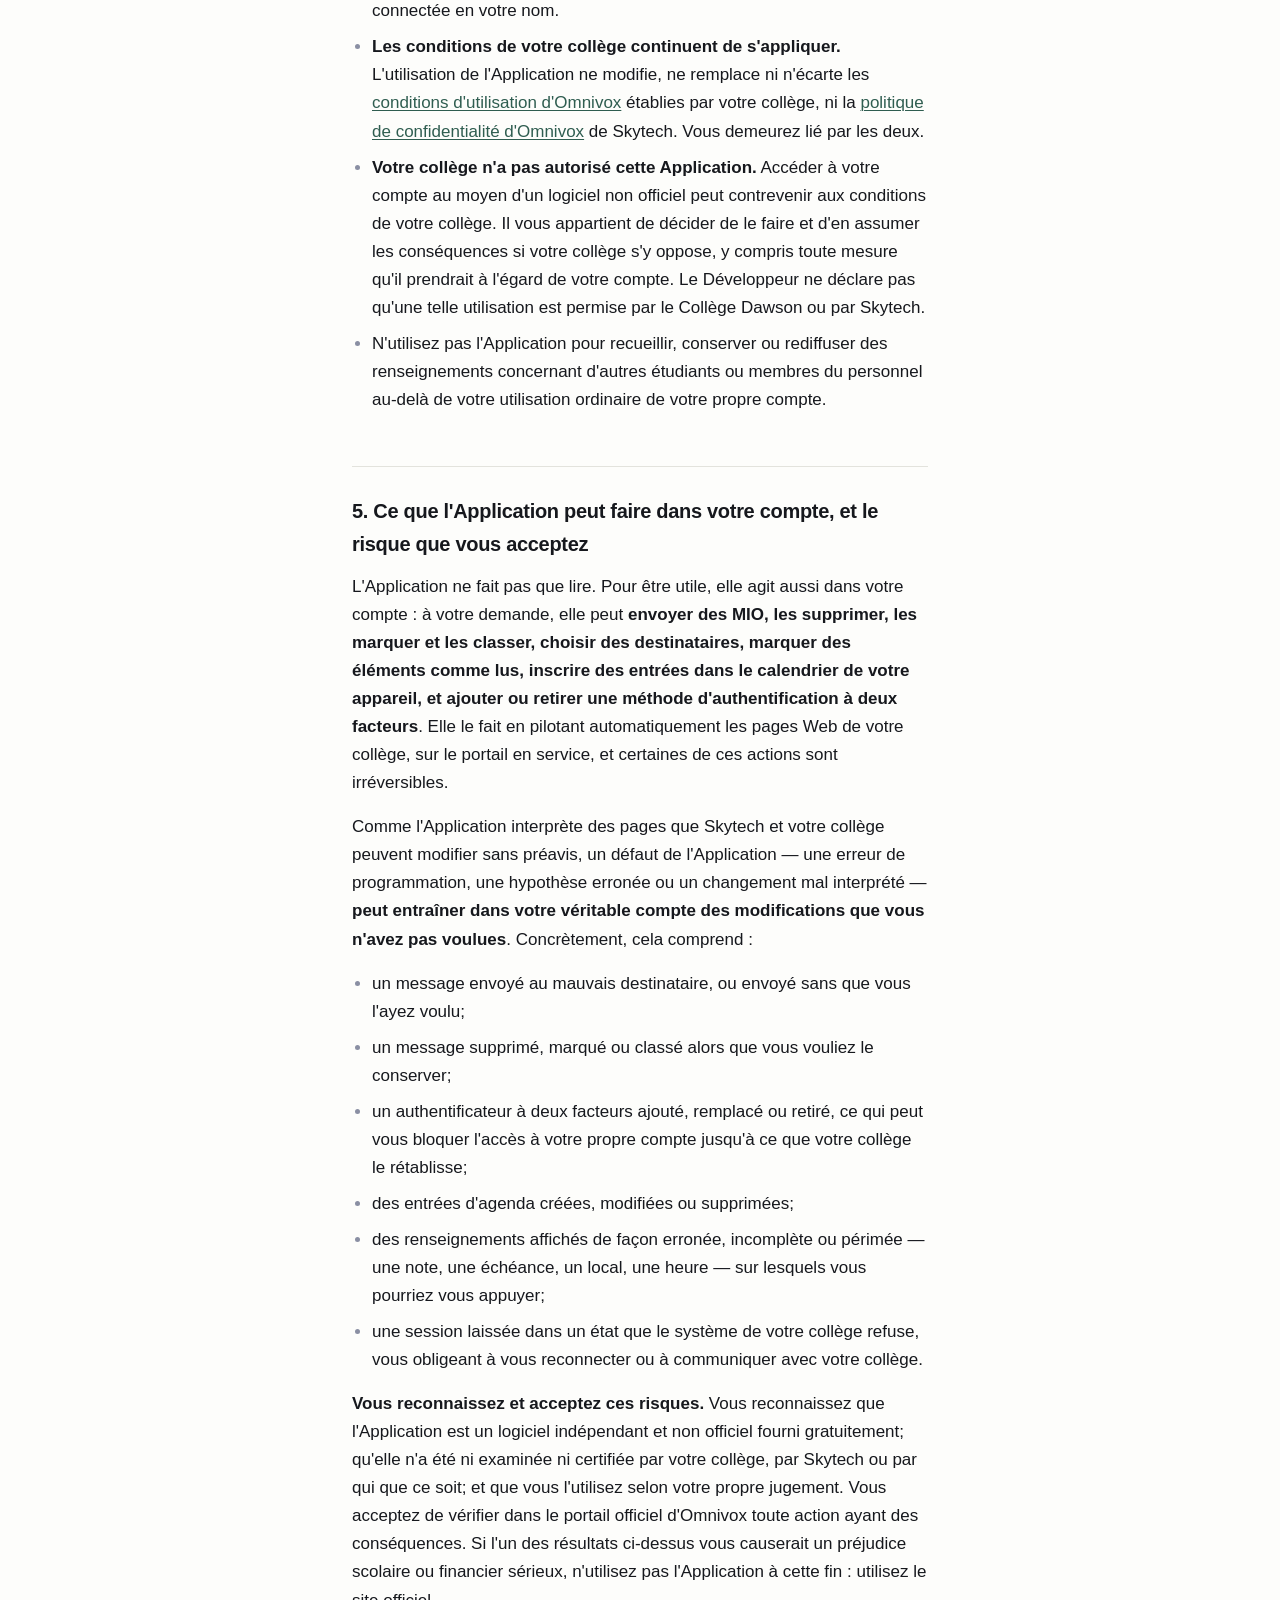
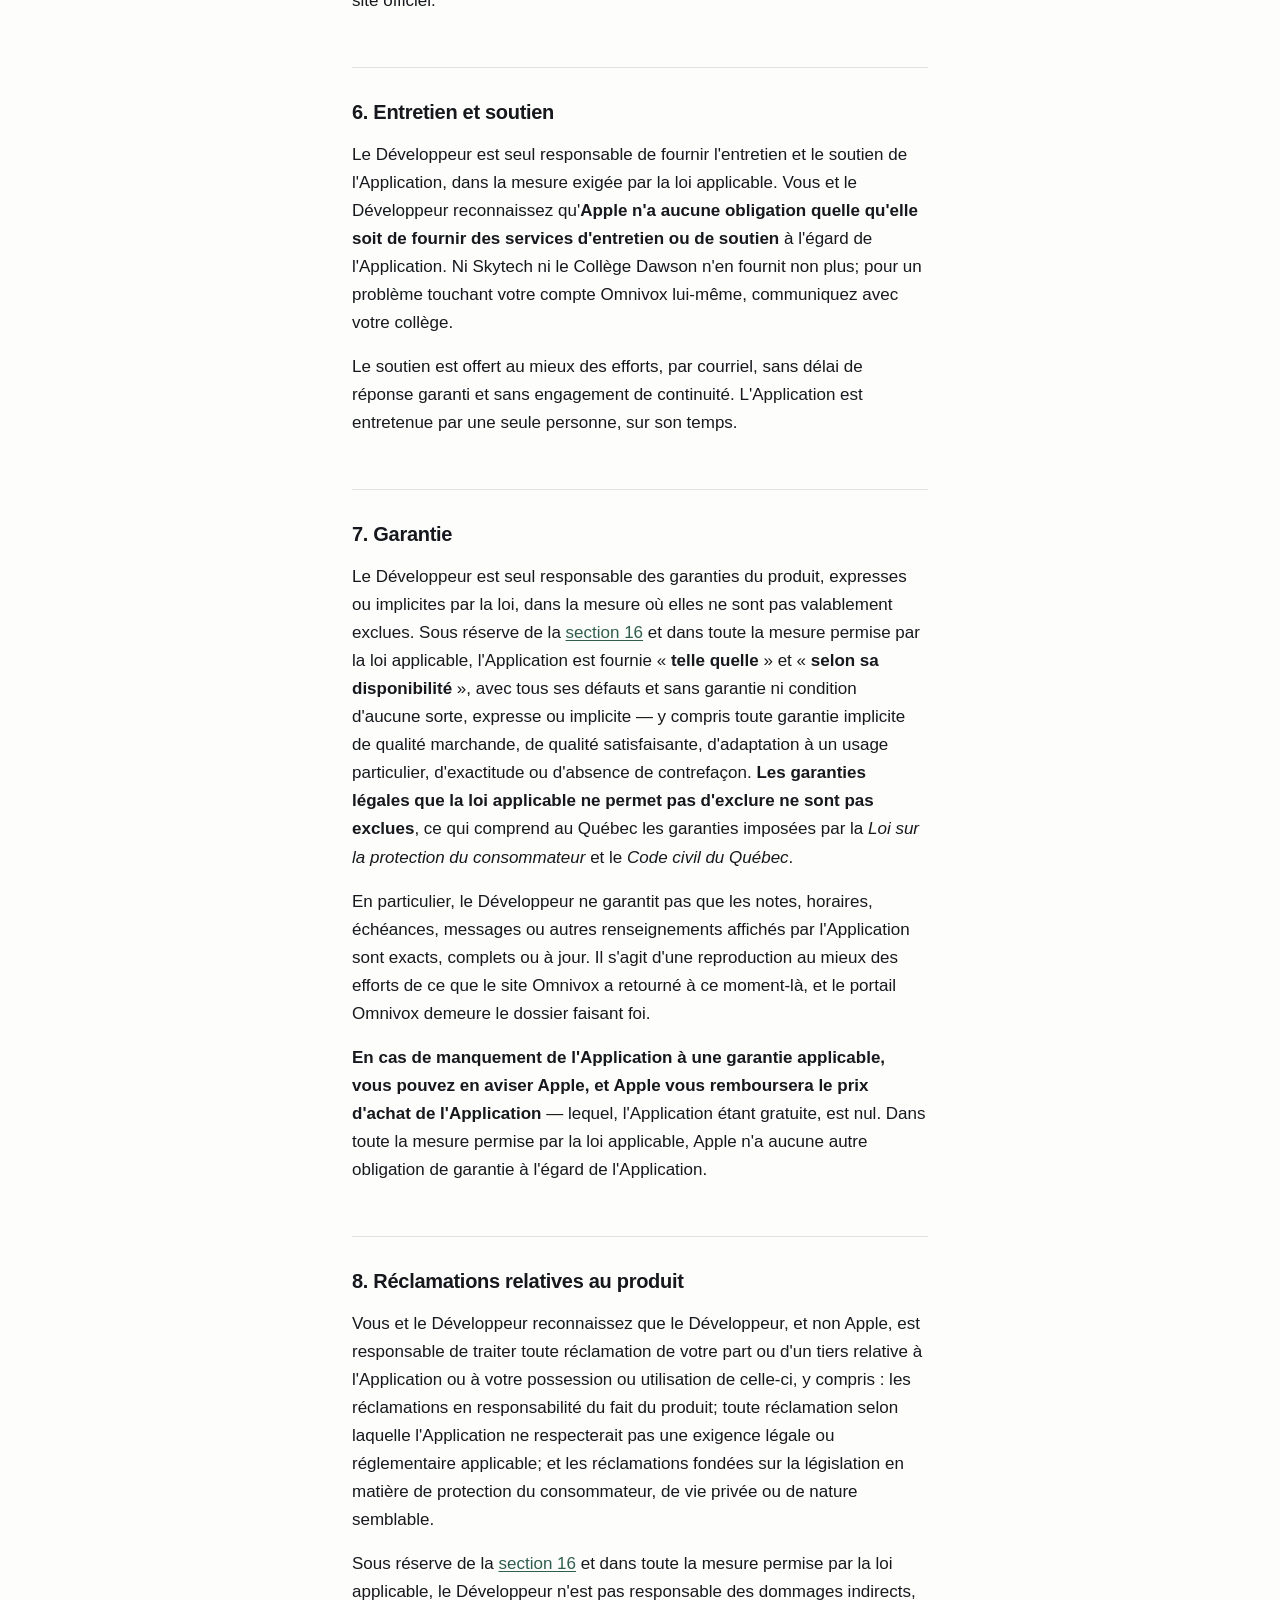
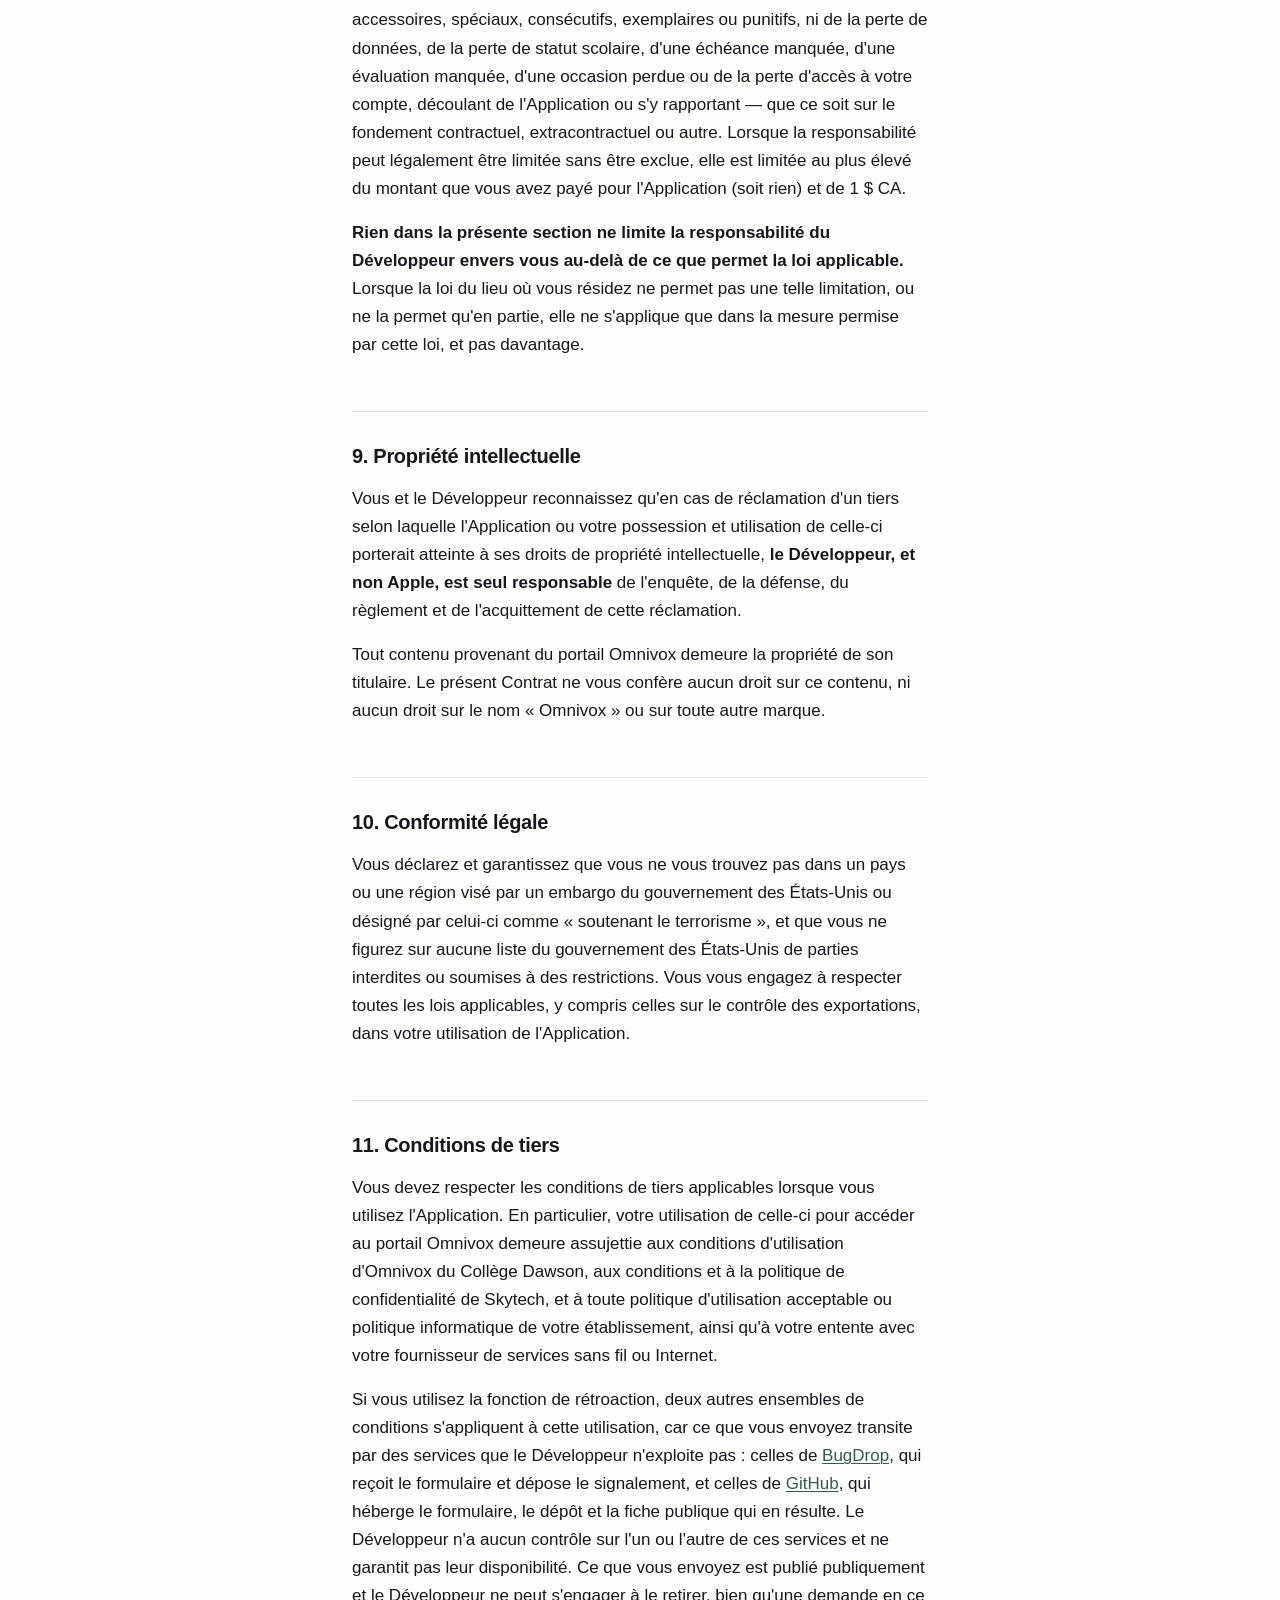
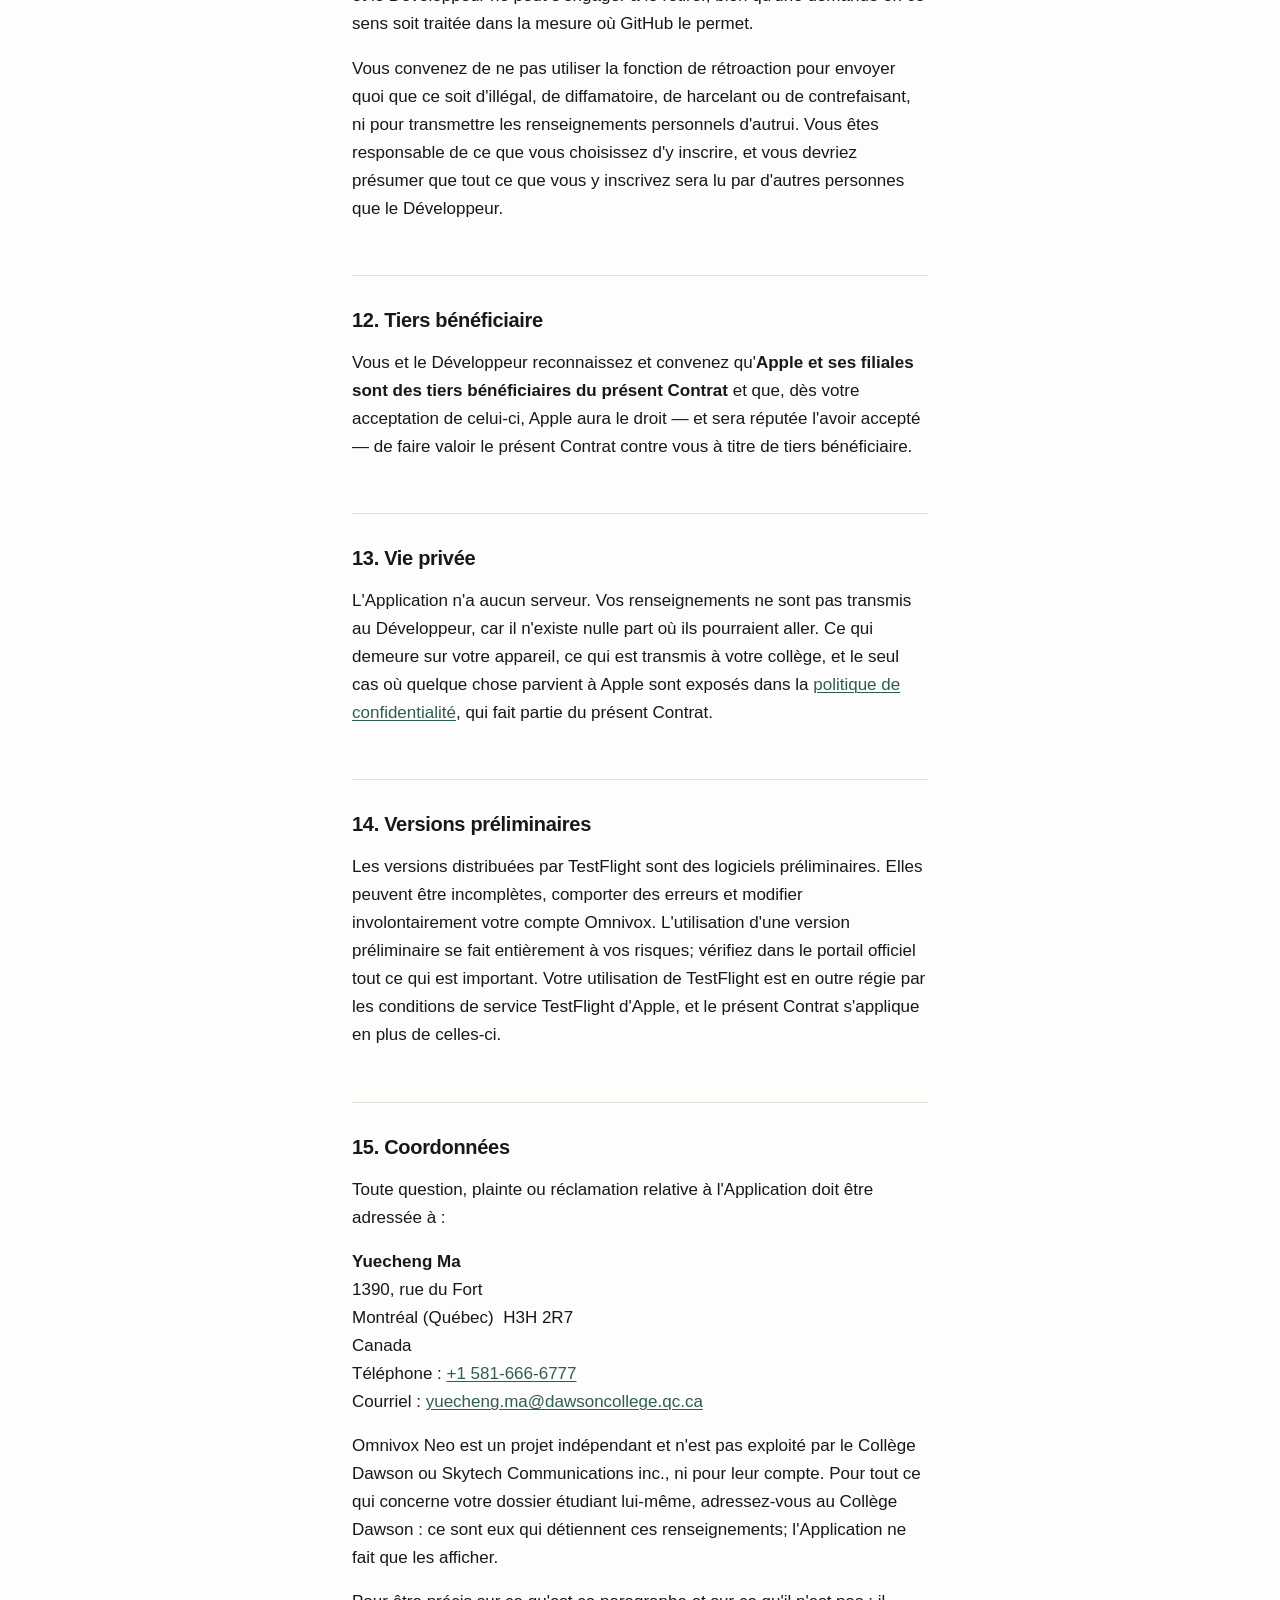
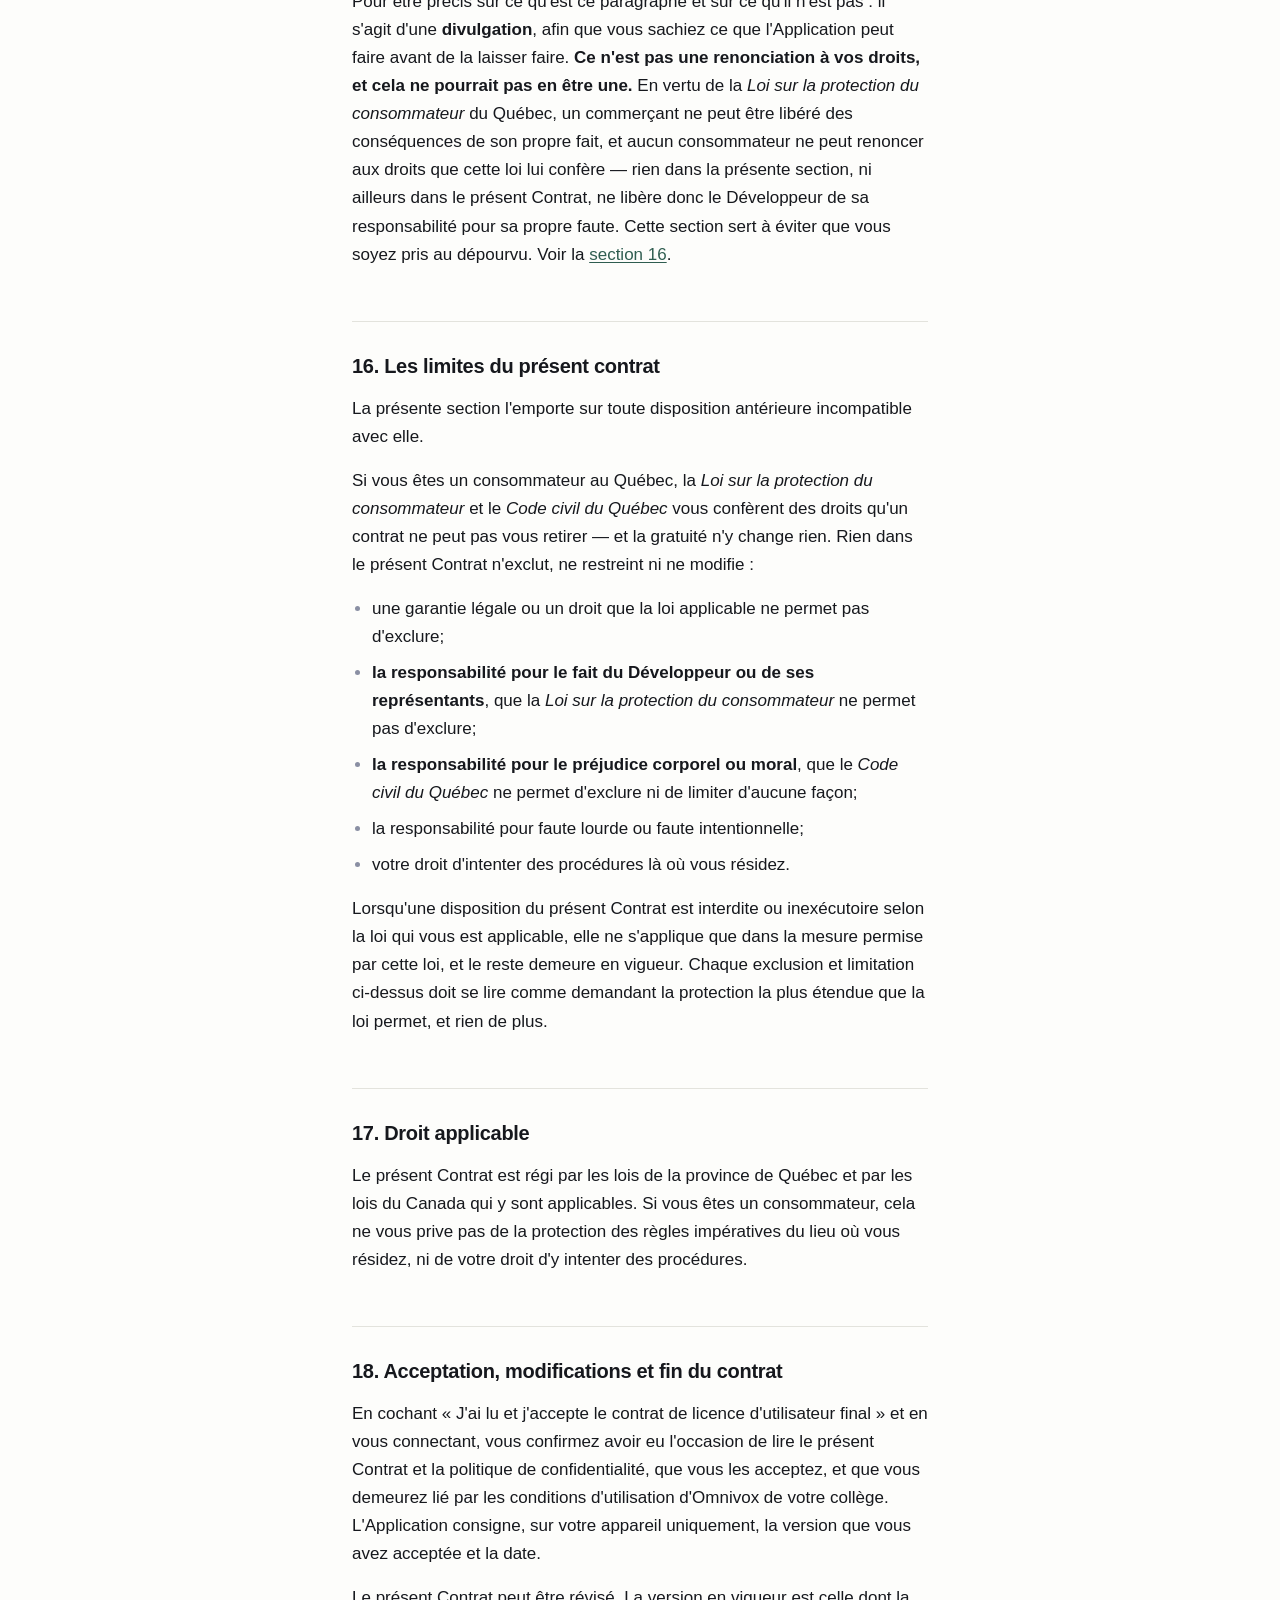
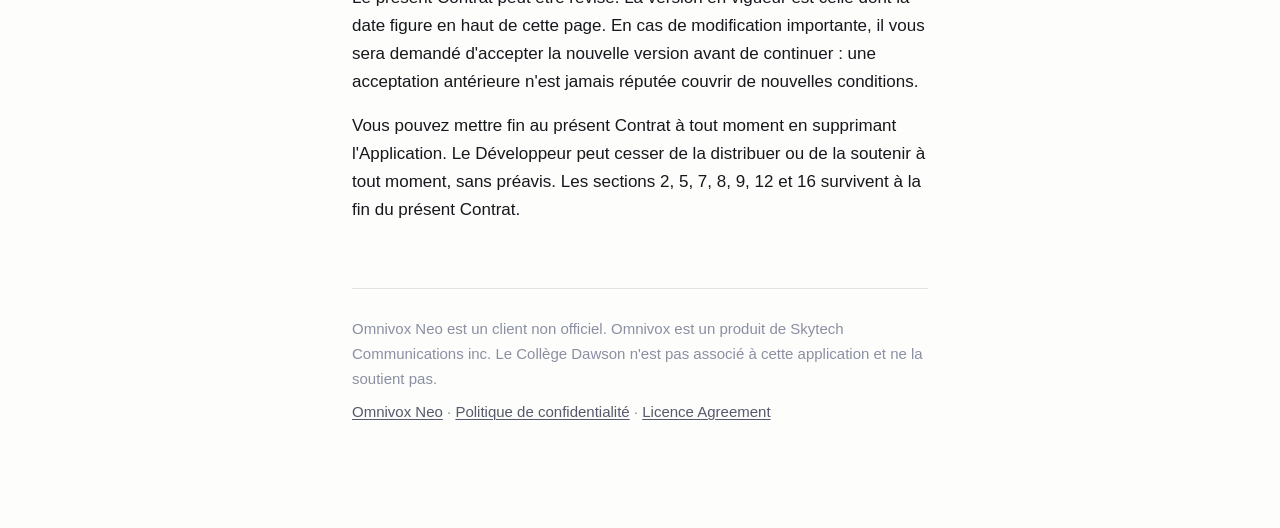
==== commit c825a531: "Add a public roadmap and a way onto it, and say who wrote this Account gains two rows. "Feedback and" ====
--- a/docs/conditions.html
+++ b/docs/conditions.html
@@ -14,7 +14,7 @@
   <p class="wordmark"><a href="index.html">Omnivox&nbsp;Neo</a></p>
   <h1>Contrat de licence d'utilisateur final</h1>
   <p class="standfirst">Omnivox Neo est une application non officielle réalisée par un étudiant. Ce n'est pas Omnivox, elle n'est pas approuvée par votre collège, et elle ne remplace ni l'un ni l'autre. Veuillez lire ce qui suit avant de vous y connecter.</p>
-  <p class="stamp">Version 2026-10-13 · <a href="terms.html">English version</a></p>
+  <p class="stamp">Version 2026-10-13b · <a href="terms.html">English version</a></p>
 </header>
 
 <main>
@@ -50,7 +50,7 @@
 
 <h3>Ce que l'Application fait et qu'Omnivox ne fait pas</h3>
 
-<p>La section 2 dit que l'Application en fait moins qu'Omnivox. À certains égards, elle en fait aussi <em>plus</em>, et cela mérite d'être dit aussi clairement. Elle ajoute déjà un widget pour l'écran d'accueil, un authentificateur à deux facteurs intégré, un horaire enregistré consultable sans réseau, des couleurs et des fonds d'écran de cours, ainsi que la synchronisation du calendrier. D'autres fonctions sans équivalent dans Omnivox pourront s'ajouter : signaler un problème, ou demander l'ajout d'une fonction, sont deux de celles qui sont prévues.</p>
+<p>La section 2 dit que l'Application en fait moins qu'Omnivox. À certains égards, elle en fait aussi <em>plus</em>, et cela mérite d'être dit aussi clairement. Elle ajoute déjà un widget pour l'écran d'accueil, un authentificateur à deux facteurs intégré, un horaire enregistré consultable sans réseau, des couleurs et des fonds d'écran de cours, la synchronisation du calendrier et — sous <strong>Compte → Rétroaction et feuille de route</strong> — un moyen de signaler un problème ou de demander une fonction, ainsi que de consulter la liste publique de ce que d'autres ont signalé. Cette dernière est la seule partie de l'Application qui envoie quoi que ce soit à une partie autre que votre collège, elle ne le fait que lorsque vous remplissez son formulaire et l'envoyez, et <strong>ce que vous envoyez est publié publiquement</strong> sous forme de fiche dans le dépôt GitHub du projet. Elle est décrite en détail dans la <a href="confidentialite.html#retroaction">Politique de confidentialité</a>, que vous devriez lire avant de l'utiliser.</p>
 
 <p>Aucune de ces fonctions n'appartient à Omnivox, aucune ne provient de Skytech ni de votre collège, et votre collège ne les soutient pas. Trois engagements s'appliquent à chacune d'elles, maintenant et à l'avenir :</p>
 
@@ -140,6 +140,10 @@
 
 <p>Vous devez respecter les conditions de tiers applicables lorsque vous utilisez l'Application. En particulier, votre utilisation de celle-ci pour accéder au portail Omnivox demeure assujettie aux conditions d'utilisation d'Omnivox du Collège Dawson, aux conditions et à la politique de confidentialité de Skytech, et à toute politique d'utilisation acceptable ou politique informatique de votre établissement, ainsi qu'à votre entente avec votre fournisseur de services sans fil ou Internet.</p>
 
+<p>Si vous utilisez la fonction de rétroaction, deux autres ensembles de conditions s'appliquent à cette utilisation, car ce que vous envoyez transite par des services que le Développeur n'exploite pas : celles de <a href="https://bugdrop.dev" rel="noopener">BugDrop</a>, qui reçoit le formulaire et dépose le signalement, et celles de <a href="https://docs.github.com/fr/site-policy/github-terms-of-service" rel="noopener">GitHub</a>, qui héberge le formulaire, le dépôt et la fiche publique qui en résulte. Le Développeur n'a aucun contrôle sur l'un ou l'autre de ces services et ne garantit pas leur disponibilité. Ce que vous envoyez est publié publiquement et le Développeur ne peut s'engager à le retirer, bien qu'une demande en ce sens soit traitée dans la mesure où GitHub le permet.</p>
+
+<p>Vous convenez de ne pas utiliser la fonction de rétroaction pour envoyer quoi que ce soit d'illégal, de diffamatoire, de harcelant ou de contrefaisant, ni pour transmettre les renseignements personnels d'autrui. Vous êtes responsable de ce que vous choisissez d'y inscrire, et vous devriez présumer que tout ce que vous y inscrivez sera lu par d'autres personnes que le Développeur.</p>
+
 <h2 id="beneficiaire">12. Tiers bénéficiaire</h2>
 
 <p>Vous et le Développeur reconnaissez et convenez qu'<strong>Apple et ses filiales sont des tiers bénéficiaires du présent Contrat</strong> et que, dès votre acceptation de celui-ci, Apple aura le droit — et sera réputée l'avoir accepté — de faire valoir le présent Contrat contre vous à titre de tiers bénéficiaire.</p>
